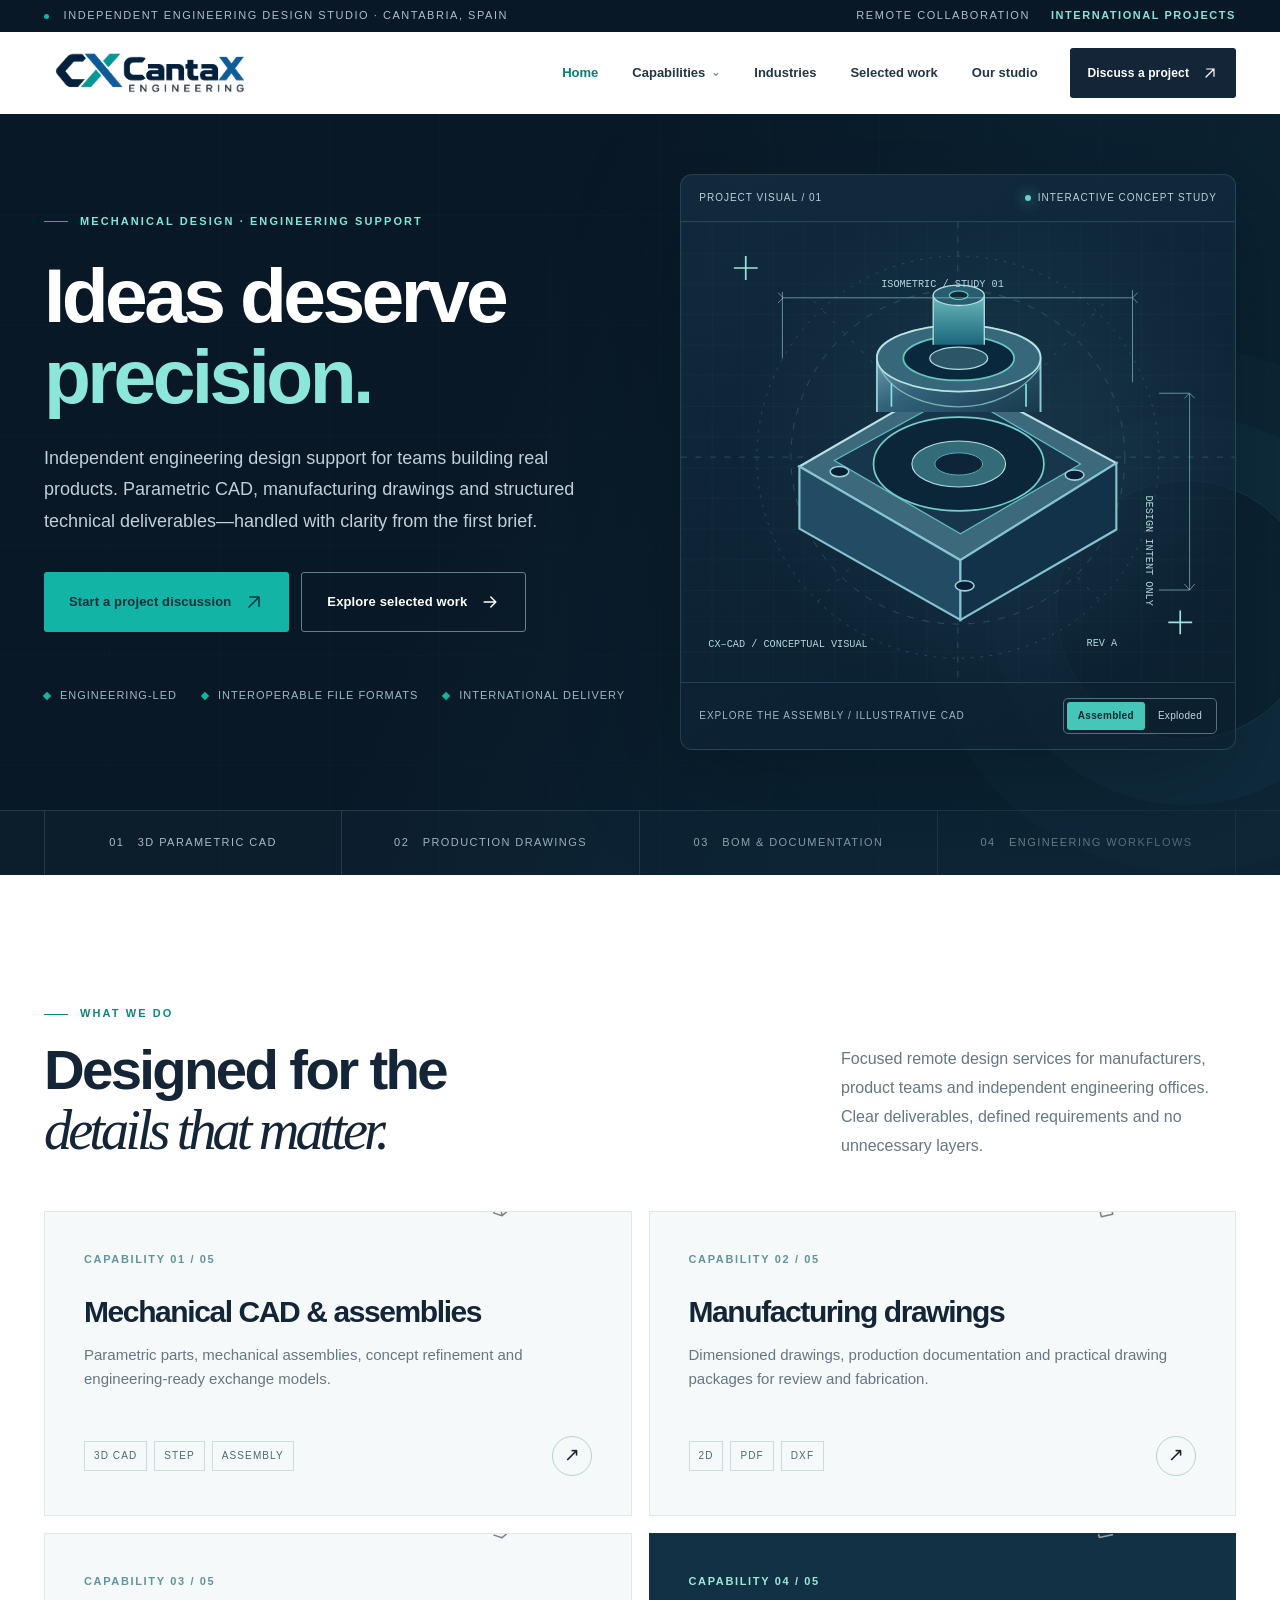
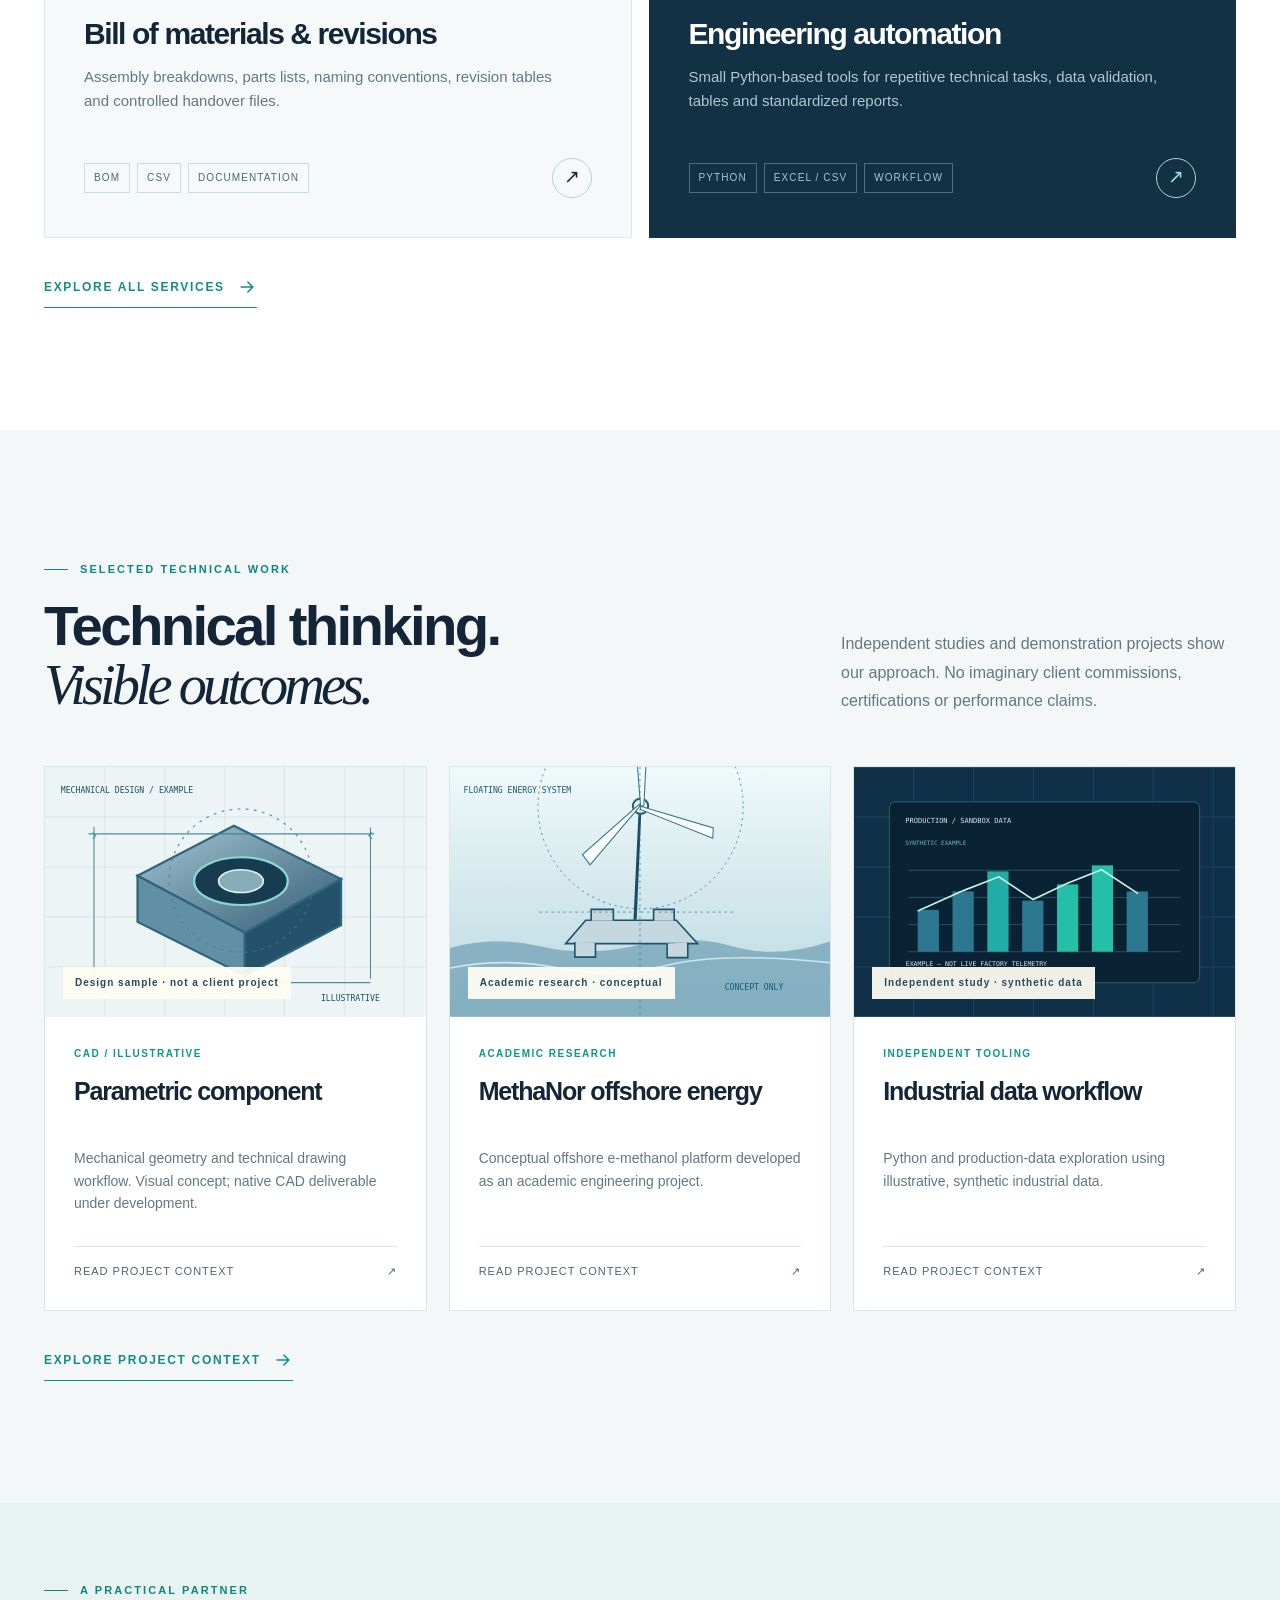
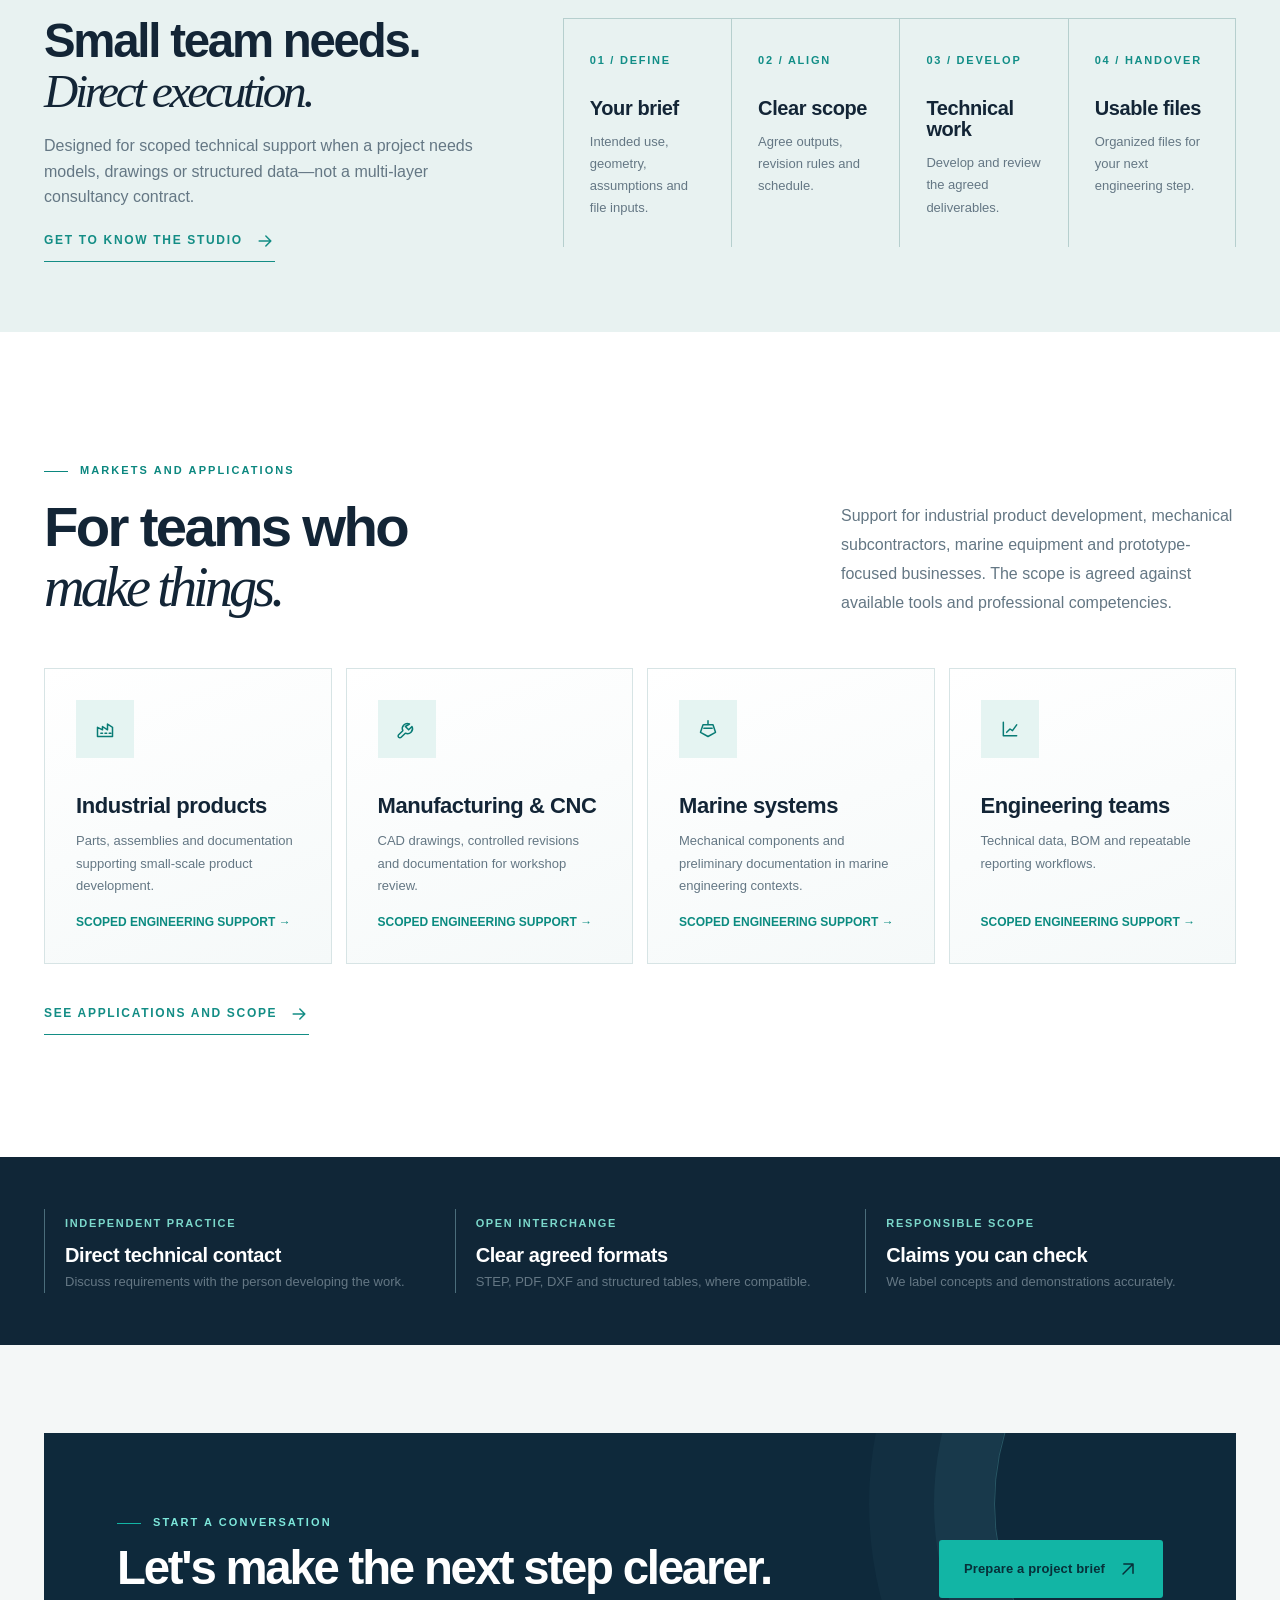
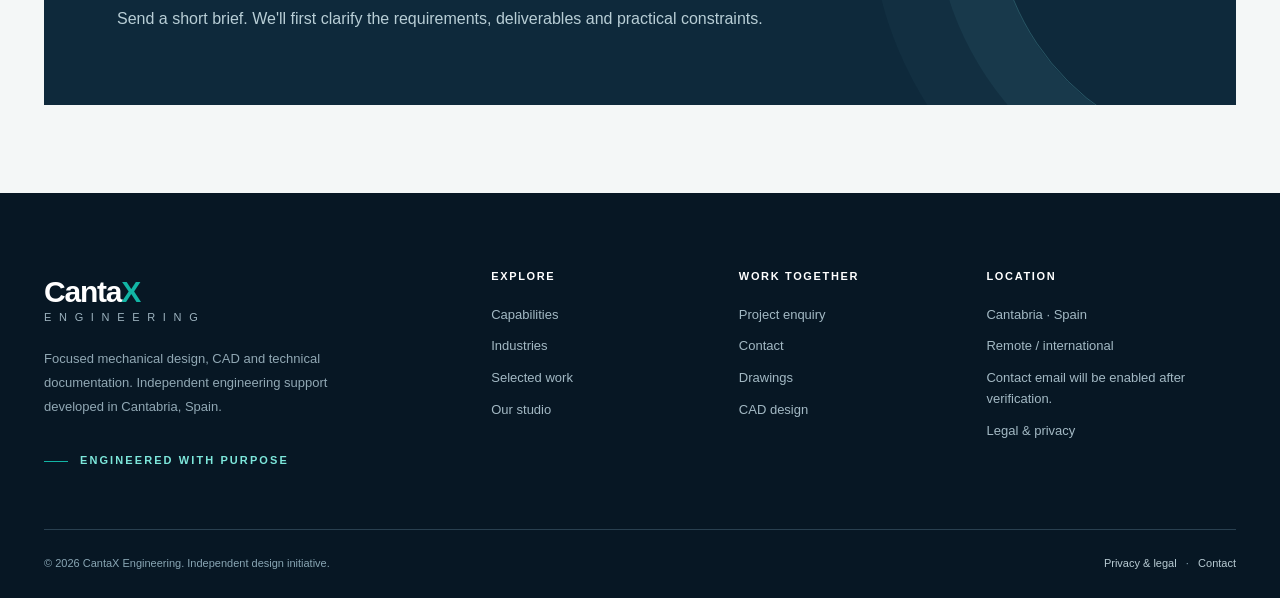
==== index.html @ 02a547d6 "Primera version CantaX Engineering" ====
<!doctype html><html lang="en"><head><meta charset="UTF-8"><meta name="viewport" content="width=device-width,initial-scale=1"><meta name="theme-color" content="#091826"><meta name="description" content="Independent engineering design initiative: parametric mechanical CAD, manufacturing drawings, assemblies and technical documentation for international teams."><meta name="robots" content="index,follow"><meta property="og:type" content="website"><meta property="og:title" content="CantaX Engineering | Mechanical Design &amp; CAD Support"><meta property="og:description" content="Independent engineering design initiative: parametric mechanical CAD, manufacturing drawings, assemblies and technical documentation for international teams."><meta property="og:image" content="assets/social.jpg"><title>CantaX Engineering | Mechanical Design &amp; CAD Support</title><link rel="icon" href="assets/icon.png"><link rel="stylesheet" href="styles.css"><script src="site-config.js" defer></script><script src="site.js" defer></script></head><body><a href="#main" class="sr-only">Skip to content</a><div class="utility"><div class="container"><span><i class="utility-dot"></i> Independent engineering design studio · Cantabria, Spain</span><div class="utility-right"><span>Remote collaboration</span><strong>International projects</strong></div></div></div>
<header class="site-header"><div class="container navbar"><a class="brand" href="index.html" aria-label="CantaX Engineering home"><img src="assets/logo.png" width="214" height="72" alt="CantaX Engineering"></a>
<nav class="desktop-nav" aria-label="Main navigation"><a href="index.html" class="nav-link active">Home</a><div class="nav-entry"><a class="nav-link " href="services.html">Capabilities <span class="mini-chevron">⌄</span></a><div class="mega"><a href="services.html#cad">3D CAD modeling<small>Parametric parts and assemblies</small>↗</a><a href="services.html#drawings">Manufacturing drawings<small>Dimensions, details and revision control</small>↗</a><a href="services.html#bom">BOM & technical documentation<small>Clear manufacturing handover</small>↗</a><a href="services.html#conversion">CAD conversion and revisions<small>Open interchange files</small>↗</a><a href="services.html#automation">Engineering automation<small>Scripts, spreadsheets and data flows</small>↗</a></div></div><a href="industries.html" class="nav-link ">Industries</a><a href="work.html" class="nav-link ">Selected work</a><a href="studio.html" class="nav-link ">Our studio</a></nav>
<div class="header-actions"><a class="top-btn" href="brief.html">Discuss a project <span class="icon" aria-hidden="true"><svg width="16" height="16" viewBox="0 0 24 24" xmlns="http://www.w3.org/2000/svg"><path d="M6 18 18 6M7 6h11v11"/></svg></span></a><button type="button" class="mobile-toggle" data-mobile-toggle aria-expanded="false" aria-label="Toggle main menu" aria-controls="mobile-nav"><span class="icon" aria-hidden="true"><svg width="20" height="20" viewBox="0 0 24 24" xmlns="http://www.w3.org/2000/svg"><path d="M4 7h16M4 12h16M4 17h16"/></svg></span></button></div></div>
<nav class="mobile-nav" id="mobile-nav" aria-label="Mobile navigation"><a href="index.html">Home</a><a href="services.html">Capabilities & services</a><a class="subnav" href="services.html#cad">3D CAD modeling</a><a class="subnav" href="services.html#drawings">Manufacturing drawings</a><a class="subnav" href="services.html#bom">Technical documentation</a><a href="industries.html">Industries</a><a href="work.html">Selected work</a><a href="studio.html">Our studio</a><a href="brief.html">Discuss a project ↗</a><a href="contact.html">Contact</a></nav></header><main id="main"><section class="hero"><div class="container hero-main"><div class="hero-copy"><div class="eyebrow light">MECHANICAL DESIGN · ENGINEERING SUPPORT</div>
<h1>Ideas deserve<br><span class="accent">precision.</span></h1><p class="lead">Independent engineering design support for teams building real products. Parametric CAD, manufacturing drawings and structured technical deliverables—handled with clarity from the first brief.</p>
<div class="hero-actions"><a href="brief.html" class="btn btn-primary">Start a project discussion <span class="icon" aria-hidden="true"><svg width="20" height="20" viewBox="0 0 24 24" xmlns="http://www.w3.org/2000/svg"><path d="M6 18 18 6M7 6h11v11"/></svg></span></a><a href="work.html" class="btn btn-ghost">Explore selected work <span class="icon" aria-hidden="true"><svg width="20" height="20" viewBox="0 0 24 24" xmlns="http://www.w3.org/2000/svg"><path d="M5 12h14m-6-6 6 6-6 6"/></svg></span></a></div>
<div class="hero-notes"><span><i></i>Engineering-led</span><span><i></i>Interoperable file formats</span><span><i></i>International delivery</span></div></div>
<div class="hero-visual"><div class="hero-marker"></div><div class="cad-viewer" data-assembly-viewer><div class="cad-toolbar"><span>PROJECT VISUAL / 01</span><span class="live">Interactive concept study</span></div><div class="cad-render"><svg viewBox="0 0 650 540" xmlns="http://www.w3.org/2000/svg" role="img" aria-label="Illustrative isometric mechanical assembly">
 <defs><linearGradient id="a" x1="0" x2="1" y1="0" y2="1"><stop stop-color="#92bccc"/><stop offset=".48" stop-color="#34637b"/><stop offset="1" stop-color="#17384b"/></linearGradient><linearGradient id="b" x1="0" x2="0" y1="0" y2="1"><stop stop-color="#7dc8c8"/><stop offset="1" stop-color="#19677b"/></linearGradient><pattern id="g" width="36" height="36" patternUnits="userSpaceOnUse"><path d="M36 0H0V36" fill="none" stroke="#86b3c2" stroke-opacity=".075"/></pattern></defs>
 <rect width="650" height="540" fill="url(#g)"/><g stroke="#4d91a2" stroke-width="1" opacity=".43" fill="none"><circle cx="325" cy="276" r="196" stroke-dasharray="8 10"/><circle cx="325" cy="276" r="236" stroke-dasharray="3 8"/><path d="M0 276H650M325 0V540" stroke-dasharray="7 10"/><path d="M156 93 497 450M496 96 158 448" stroke-dasharray="4 12"/></g>
 <g class="assembly-parts lower-part">
 <path d="M139 287 322 181 511 283 328 397Z" fill="#3d697d" stroke="#b8e0e5" stroke-width="2.5"/><path d="M139 287v73l189 107v-70Z" fill="#224c64" stroke="#85c3d0" stroke-width="2.5"/><path d="M328 397v70l183-106v-78Z" fill="#113248" stroke="#85c3d0" stroke-width="2.5"/>
 <path d="M180 280 326 200 469 284 328 366Z" fill="#17354b" stroke="#5dbcc3" stroke-width="1.5"/>
 <ellipse cx="326" cy="284" rx="100" ry="55" fill="#0b2639" stroke="#72cfc9" stroke-width="2"/><ellipse cx="326" cy="284" rx="55" ry="27" fill="#336b78" stroke="#b5dfe4" stroke-width="1.3"/><ellipse cx="326" cy="284" rx="28" ry="13" fill="#0e2537" stroke="#5dbcc3"/>
 <g fill="#071f33" stroke="#9bd5da" stroke-width="1.8"><ellipse cx="186" cy="293" rx="11" ry="6"/><ellipse cx="462" cy="297" rx="11" ry="6"/><ellipse cx="333" cy="427" rx="11" ry="6"/></g>
 </g>
 <g class="assembly-parts upper-part">
 <path d="M230 223v-64c0-21 42-37 96-37s96 16 96 37v64" fill="url(#a)" stroke="#91c9d1" stroke-width="2.3"/><ellipse cx="326" cy="160" rx="96" ry="39" fill="#37677a" stroke="#b9e4e2" stroke-width="2"/><ellipse cx="326" cy="160" rx="65" ry="26" fill="#0a283d" stroke="#64c7bd" stroke-width="2"/><ellipse cx="326" cy="160" rx="34" ry="13" fill="#2d5568" stroke="#acdcd9" stroke-width="1.5"/>
 <path d="M233 170c15 34 60 47 93 47 39 0 74-17 96-47" fill="none" stroke="#9de3da" stroke-opacity=".65" stroke-width="1.5"/><path d="M247 189v28M405 190v27" stroke="#7ee3d8" stroke-width="2"/>
 </g>
 <g class="assembly-parts shaft-part"><path d="M296 144V87c0-5 13-12 30-12s30 7 30 12v57" fill="url(#b)" stroke="#b5e2e6" stroke-width="1.5"/><ellipse cx="326" cy="86" rx="30" ry="12" fill="#285d70" stroke="#b5e2e6" stroke-width="1.5"/><ellipse cx="326" cy="86" rx="11" ry="5" fill="#102838" stroke="#65d6c7" stroke-width="1.4"/></g>
 <g stroke="#8bc6ce" stroke-width="1" opacity=".76" fill="none"><path d="M119 160V82M530 188V80M120 89h410M114 83l6 6-6 6M536 83l-6 6 6 6"/><path d="M561 201h36v231h-36M591 207l6-6 6 6M591 425l6 7 6-7"/></g>
 <g font-family="Consolas,monospace" font-size="12" fill="#b0d6db"><text x="235" y="76">ISOMETRIC / STUDY 01</text><text x="546" y="321" transform="rotate(90 546 321)">DESIGN INTENT ONLY</text><text x="32" y="499">CX–CAD / CONCEPTUAL VISUAL</text><text x="476" y="498">REV A</text></g><g stroke="#9de4dc" stroke-width="2"><path d="M62 54h28M76 40v28M572 470h28M586 456v28"/></g>
</svg>
</div><div class="cad-foot"><span>Explore the assembly / illustrative CAD</span><div class="segment" aria-label="Assembly view"><button type="button" data-view="assembled" aria-pressed="true">Assembled</button><button type="button" data-view="exploded" aria-pressed="false">Exploded</button></div></div></div></div></div>
<div class="hero-strip"><div class="container"><span>01 &nbsp; 3D Parametric CAD</span><span>02 &nbsp; Production Drawings</span><span>03 &nbsp; BOM & Documentation</span><span>04 &nbsp; Engineering Workflows</span></div></div></section>
<section class="section white"><div class="container"><div class="section-head"><div><span class="section-label">What we do</span><h2>Designed for the<br><span class="serif">details that matter.</span></h2></div><p>Focused remote design services for manufacturers, product teams and independent engineering offices. Clear deliverables, defined requirements and no unnecessary layers.</p></div>
<div class="services-grid">
<a class="service-card" href="services.html#cad"><span class="abstract-art"><span class="icon" aria-hidden="true"><svg width="20" height="20" viewBox="0 0 24 24" xmlns="http://www.w3.org/2000/svg"><path d="m12 2 9 5-9 5-9-5 9-5ZM3 7v10l9 5 9-5V7M12 12v10"/></svg></span></span><span class="number">CAPABILITY 01 / 05</span><h3>Mechanical CAD & assemblies</h3><p>Parametric parts, mechanical assemblies, concept refinement and engineering-ready exchange models.</p><div class="card-bottom"><div class="tags"><span class="tag">3D CAD</span><span class="tag">STEP</span><span class="tag">Assembly</span></div><span class="card-arrow">↗</span></div></a>
<a class="service-card" href="services.html#drawings"><span class="abstract-art"><span class="icon" aria-hidden="true"><svg width="20" height="20" viewBox="0 0 24 24" xmlns="http://www.w3.org/2000/svg"><path d="M6 2h9l5 5v15H6zM15 2v5h5M9 12h7M9 16h7"/></svg></span></span><span class="number">CAPABILITY 02 / 05</span><h3>Manufacturing drawings</h3><p>Dimensioned drawings, production documentation and practical drawing packages for review and fabrication.</p><div class="card-bottom"><div class="tags"><span class="tag">2D</span><span class="tag">PDF</span><span class="tag">DXF</span></div><span class="card-arrow">↗</span></div></a>
<a class="service-card" href="services.html#bom"><span class="abstract-art"><span class="icon" aria-hidden="true"><svg width="20" height="20" viewBox="0 0 24 24" xmlns="http://www.w3.org/2000/svg"><path d="m12 2 9 5-9 5-9-5 9-5Zm-9 10 9 5 9-5M3 17l9 5 9-5"/></svg></span></span><span class="number">CAPABILITY 03 / 05</span><h3>Bill of materials & revisions</h3><p>Assembly breakdowns, parts lists, naming conventions, revision tables and controlled handover files.</p><div class="card-bottom"><div class="tags"><span class="tag">BOM</span><span class="tag">CSV</span><span class="tag">Documentation</span></div><span class="card-arrow">↗</span></div></a>
<a class="service-card is-dark" href="services.html#automation"><span class="abstract-art"><span class="icon" aria-hidden="true"><svg width="20" height="20" viewBox="0 0 24 24" xmlns="http://www.w3.org/2000/svg"><path d="M4 20V4M4 20h16M8 16l4-4 3 2 5-7"/></svg></span></span><span class="number">CAPABILITY 04 / 05</span><h3>Engineering automation</h3><p>Small Python-based tools for repetitive technical tasks, data validation, tables and standardized reports.</p><div class="card-bottom"><div class="tags"><span class="tag">Python</span><span class="tag">Excel / CSV</span><span class="tag">Workflow</span></div><span class="card-arrow">↗</span></div></a></div><div class="space-top"><a class="inline-link" href="services.html">Explore all services <span class="icon" aria-hidden="true"><svg width="20" height="20" viewBox="0 0 24 24" xmlns="http://www.w3.org/2000/svg"><path d="M5 12h14m-6-6 6 6-6 6"/></svg></span></a></div></div></section>
<section class="section soft"><div class="container"><div class="section-head"><div><span class="section-label">Selected technical work</span><h2>Technical thinking.<br><span class="serif">Visible outcomes.</span></h2></div><p>Independent studies and demonstration projects show our approach. No imaginary client commissions, certifications or performance claims.</p></div>
<div class="case-grid">
<article class="case-card" data-category="cad"><a href="work.html" aria-label="Read about Parametric component"><div class="case-image"><img src="assets/case-cad.svg" alt="Parametric component conceptual illustration" loading="lazy" style="height:100%;width:100%;object-fit:cover"><span class="case-stamp">Design sample · not a client project</span></div><div class="case-body"><div class="case-category">CAD / ILLUSTRATIVE</div><h3>Parametric component</h3><p>Mechanical geometry and technical drawing workflow. Visual concept; native CAD deliverable under development.</p><div class="case-link"><span>Read project context</span><span>↗</span></div></div></a></article>
<article class="case-card" data-category="maritime"><a href="work.html" aria-label="Read about MethaNor offshore energy"><div class="case-image"><img src="assets/case-methanor.svg" alt="MethaNor offshore energy conceptual illustration" loading="lazy" style="height:100%;width:100%;object-fit:cover"><span class="case-stamp">Academic research · conceptual</span></div><div class="case-body"><div class="case-category">ACADEMIC RESEARCH</div><h3>MethaNor offshore energy</h3><p>Conceptual offshore e-methanol platform developed as an academic engineering project.</p><div class="case-link"><span>Read project context</span><span>↗</span></div></div></a></article>
<article class="case-card" data-category="automation"><a href="work.html" aria-label="Read about Industrial data workflow"><div class="case-image"><img src="assets/case-data.svg" alt="Industrial data workflow conceptual illustration" loading="lazy" style="height:100%;width:100%;object-fit:cover"><span class="case-stamp">Independent study · synthetic data</span></div><div class="case-body"><div class="case-category">INDEPENDENT TOOLING</div><h3>Industrial data workflow</h3><p>Python and production-data exploration using illustrative, synthetic industrial data.</p><div class="case-link"><span>Read project context</span><span>↗</span></div></div></a></article>
</div><div class="space-top"><a href="work.html" class="inline-link">Explore project context <span class="icon" aria-hidden="true"><svg width="20" height="20" viewBox="0 0 24 24" xmlns="http://www.w3.org/2000/svg"><path d="M5 12h14m-6-6 6 6-6 6"/></svg></span></a></div></div></section>
<section class="feature-band"><div class="container feature-layout"><div><span class="section-label">A practical partner</span><h2>Small team needs.<br><span class="serif">Direct execution.</span></h2><p>Designed for scoped technical support when a project needs models, drawings or structured data—not a multi-layer consultancy contract.</p><a href="studio.html" class="inline-link">Get to know the studio <span class="icon" aria-hidden="true"><svg width="20" height="20" viewBox="0 0 24 24" xmlns="http://www.w3.org/2000/svg"><path d="M5 12h14m-6-6 6 6-6 6"/></svg></span></a></div><div class="process-list"><article><b>01 / DEFINE</b><h3>Your brief</h3><p>Intended use, geometry, assumptions and file inputs.</p></article><article><b>02 / ALIGN</b><h3>Clear scope</h3><p>Agree outputs, revision rules and schedule.</p></article><article><b>03 / DEVELOP</b><h3>Technical work</h3><p>Develop and review the agreed deliverables.</p></article><article><b>04 / HANDOVER</b><h3>Usable files</h3><p>Organized files for your next engineering step.</p></article></div></div></section>
<section class="section white"><div class="container"><div class="section-head"><div><span class="section-label">Markets and applications</span><h2>For teams who<br><span class="serif">make things.</span></h2></div><p>Support for industrial product development, mechanical subcontractors, marine equipment and prototype-focused businesses. The scope is agreed against available tools and professional competencies.</p></div><div class="sector-grid"><article class="sector"><div class="glyph"><span class="icon" aria-hidden="true"><svg width="20" height="20" viewBox="0 0 24 24" xmlns="http://www.w3.org/2000/svg"><path d="M3 21V10l6 3V9l6 4V6l6 4v11zM7 17h2m3 0h2m3 0h2"/></svg></span></div><h3>Industrial products</h3><p>Parts, assemblies and documentation supporting small-scale product development.</p><span class="small-link">SCOPED ENGINEERING SUPPORT →</span></article><article class="sector"><div class="glyph"><span class="icon" aria-hidden="true"><svg width="20" height="20" viewBox="0 0 24 24" xmlns="http://www.w3.org/2000/svg"><path d="M15 6a6 6 0 0 0-8 8l-5 5a2 2 0 0 0 3 3l5-5a6 6 0 0 0 8-8l-4 4-4-4z"/></svg></span></div><h3>Manufacturing & CNC</h3><p>CAD drawings, controlled revisions and documentation for workshop review.</p><span class="small-link">SCOPED ENGINEERING SUPPORT →</span></article><article class="sector"><div class="glyph"><span class="icon" aria-hidden="true"><svg width="20" height="20" viewBox="0 0 24 24" xmlns="http://www.w3.org/2000/svg"><path d="m3 16 9 5 9-5-3-9H6zM12 2v5M7 11h10"/></svg></span></div><h3>Marine systems</h3><p>Mechanical components and preliminary documentation in marine engineering contexts.</p><span class="small-link">SCOPED ENGINEERING SUPPORT →</span></article><article class="sector"><div class="glyph"><span class="icon" aria-hidden="true"><svg width="20" height="20" viewBox="0 0 24 24" xmlns="http://www.w3.org/2000/svg"><path d="M4 20V4M4 20h16M8 16l4-4 3 2 5-7"/></svg></span></div><h3>Engineering teams</h3><p>Technical data, BOM and repeatable reporting workflows.</p><span class="small-link">SCOPED ENGINEERING SUPPORT →</span></article></div>
<div class="space-top"><a href="industries.html" class="inline-link">See applications and scope <span class="icon" aria-hidden="true"><svg width="20" height="20" viewBox="0 0 24 24" xmlns="http://www.w3.org/2000/svg"><path d="M5 12h14m-6-6 6 6-6 6"/></svg></span></a></div></div></section>
<section class="signal-strip"><div class="container signals"><article><b>Independent practice</b><h3>Direct technical contact</h3><p>Discuss requirements with the person developing the work.</p></article><article><b>Open interchange</b><h3>Clear agreed formats</h3><p>STEP, PDF, DXF and structured tables, where compatible.</p></article><article><b>Responsible scope</b><h3>Claims you can check</h3><p>We label concepts and demonstrations accurately.</p></article></div></section><section class="section-small soft"><div class="container"><div class="cta-panel"><div class="cta-content"><div><span class="eyebrow light">START A CONVERSATION</span><h2>Let's make the next step clearer.</h2><p>Send a short brief. We'll first clarify the requirements, deliverables and practical constraints.</p></div><a href="brief.html" class="btn btn-primary">Prepare a project brief <span class="icon" aria-hidden="true"><svg width="17" height="17" viewBox="0 0 24 24" xmlns="http://www.w3.org/2000/svg"><path d="M6 18 18 6M7 6h11v11"/></svg></span></a></div></div></div></section></main><footer class="site-footer"><div class="container footer-grid">
<div><a class="footer-brand" href="index.html">Canta<b>X</b><small>E N G I N E E R I N G</small></a><p class="footer-intro">Focused mechanical design, CAD and technical documentation. Independent engineering support developed in Cantabria, Spain.</p><span class="eyebrow light">Engineered with purpose</span></div>
<div class="footer-col"><h4>Explore</h4><a href="services.html">Capabilities</a><a href="industries.html">Industries</a><a href="work.html">Selected work</a><a href="studio.html">Our studio</a></div>
<div class="footer-col"><h4>Work together</h4><a href="brief.html">Project enquiry</a><a href="contact.html">Contact</a><a href="services.html#drawings">Drawings</a><a href="services.html#cad">CAD design</a></div>
<div class="footer-col"><h4>Location</h4><span>Cantabria · Spain</span><span>Remote / international</span><span data-contact-availability>Contact address pending</span><a href="legal.html">Legal & privacy</a></div></div>
<div class="container footer-bottom"><span>© <span data-year>2026</span> CantaX Engineering. Independent design initiative.</span><span><a href="legal.html">Privacy & legal</a> &nbsp; · &nbsp; <a href="contact.html">Contact</a></span></div></footer></body></html>
---- styles.css ----
/* CantaX Engineering — independent, dependency-free static website */
:root{--ink:#132536;--deep:#091826;--deep2:#10263a;--mid:#3e5e72;--light:#f6f8f9;--paper:#fff;--rule:#dce5e8;--teal:#12b5a5;--teal2:#91e5d9;--steel:#2e6fa7;--muted:#677782;--shadow:0 20px 60px rgba(7,32,49,.10);--font:Inter,"Aptos", "Segoe UI",Arial,sans-serif}
*[hidden]{display:none!important}*{box-sizing:border-box}html{scroll-behavior:smooth;scroll-padding-top:92px}body{margin:0;color:var(--ink);background:var(--paper);font:16px/1.6 var(--font);-webkit-font-smoothing:antialiased}img,svg{max-width:100%}img{display:block}button,input,select,textarea{font:inherit}button{cursor:pointer}a{color:inherit;text-decoration:none}a,button,input,select,textarea{transition:box-shadow .2s,border-color .2s,background .2s,color .2s}a:focus-visible,button:focus-visible,input:focus-visible,textarea:focus-visible,select:focus-visible{outline:3px solid var(--teal);outline-offset:4px}::selection{background:var(--teal);color:var(--deep)}.container{width:min(1240px,calc(100% - 88px));margin-inline:auto}.sr-only{position:absolute;width:1px;height:1px;padding:0;margin:-1px;overflow:hidden;clip:rect(0,0,0,0);white-space:nowrap;border:0}.visually-muted{color:var(--muted)}
.icon{display:inline-flex;align-items:center;justify-content:center;line-height:0;flex-shrink:0}.icon svg{width:20px;height:20px;fill:none;stroke:currentColor;stroke-width:1.8;stroke-linecap:round;stroke-linejoin:round}
.utility{background:#091826;color:#adbfcb;font-size:11px;letter-spacing:.14em;text-transform:uppercase}.utility .container{min-height:32px;display:flex;align-items:center;justify-content:space-between}.utility strong{color:#8ce0d7;font-weight:600}.utility-right{display:flex;gap:21px;align-items:center}.utility-dot{height:5px;width:5px;background:var(--teal);border-radius:50%;display:inline-block;margin-right:10px;vertical-align:middle}
.site-header{position:sticky;top:0;z-index:1000;background:#fff;box-shadow:0 1px 0 rgba(15,41,56,.13)}.navbar{height:82px;display:flex;align-items:center;gap:32px;justify-content:space-between}.brand{display:flex;align-items:center;flex-shrink:0}.brand img{width:214px;height:auto;object-fit:contain}.desktop-nav{display:flex;align-items:center;gap:34px;margin-left:auto}.nav-entry{position:relative;display:flex;align-items:center;height:82px}.nav-link{font-size:13px;font-weight:700;color:#223746;display:inline-flex;align-items:center;gap:6px;height:100%;border:0;background:none;padding:0}.nav-link:hover,.nav-link.active{color:#087d74}.nav-link .mini-chevron{font-size:11px;color:#8095a2;transition:transform .2s}.nav-entry:hover .mini-chevron,.nav-entry:focus-within .mini-chevron{transform:rotate(180deg)}.mega{position:absolute;top:calc(100% - 1px);left:-22px;min-width:360px;background:#fff;border:1px solid var(--rule);box-shadow:var(--shadow);border-radius:0 0 12px 12px;padding:13px;opacity:0;visibility:hidden;transform:translateY(-8px);transition:opacity .18s,transform .18s,visibility .18s}.nav-entry:hover .mega,.nav-entry:focus-within .mega{opacity:1;visibility:visible;transform:translateY(0)}.mega a{display:flex;justify-content:space-between;align-items:center;padding:11px 12px;border-radius:7px;font-size:13px;line-height:1.35;font-weight:650}.mega a:hover{background:#edf7f6;color:#087d74}.mega a small{font-size:11px;font-weight:400;color:var(--muted);display:block;margin-top:4px}.header-actions{display:flex;align-items:center;gap:12px}.top-btn,.btn{display:inline-flex;align-items:center;justify-content:center;gap:13px;border:0;border-radius:3px;font-weight:720;line-height:1.2;letter-spacing:.01em}.top-btn{background:var(--ink);color:#fff;padding:15px 18px;font-size:12px}.top-btn:hover{background:#117f79}.top-btn svg{width:16px}.mobile-toggle{display:none;border:1px solid var(--rule);background:transparent;border-radius:4px;width:43px;height:43px;color:var(--ink)}.mobile-nav{display:none}
.btn{font-size:13px;padding:19px 25px;min-height:54px}.btn-primary{background:var(--teal);color:#073039}.btn-primary:hover{background:#69dfd2;transform:translateY(-2px);box-shadow:0 12px 28px #12b5a52c}.btn-secondary{background:#fff;color:var(--ink)}.btn-secondary:hover{background:#dbeeed}.btn-outline{border:1px solid #abc6cd;color:#0e303f;background:transparent}.btn-outline:hover{background:#ebf4f5}.btn-dark{background:var(--ink);color:#fff}.btn-dark:hover{background:#24596d}.btn-ghost{border:1px solid #657e8b;background:transparent;color:#fff}.btn-ghost:hover{border-color:var(--teal2);background:#ffffff12}.btn:disabled{opacity:.5;cursor:not-allowed;transform:none!important}.link-arrow{font-size:17px;font-weight:400;line-height:1}.eyebrow,.section-label{display:inline-flex;align-items:center;gap:12px;color:#0b877f;font-weight:800;letter-spacing:.19em;font-size:11px;line-height:1.4;text-transform:uppercase}.eyebrow:before,.section-label:before{content:"";width:24px;height:1px;background:currentColor}.eyebrow.light{color:#7de7db}.eyebrow.light:before{background:var(--teal)}
h1,h2,h3,h4,p{margin-top:0}h1,h2,h3{letter-spacing:-.047em;line-height:1.06;font-weight:700}h1{font-size:clamp(58px,6.55vw,108px)}h2{font-size:clamp(40px,4.4vw,70px)}h3{font-size:clamp(23px,2.1vw,32px)}.serif{font-family:Georgia,"Times New Roman",serif;font-weight:400;font-style:italic;letter-spacing:-.07em}p{color:#647784}.lead{font-size:clamp(17px,1.55vw,20px);line-height:1.75}.section{padding:122px 0}.section-small{padding:88px 0}.section-head{display:grid;grid-template-columns:1fr minmax(285px,395px);align-items:end;gap:50px;margin-bottom:50px}.section-head h2{margin:18px 0 0}.section-head>p{margin:0;font-size:16px;line-height:1.8}.dark{background:var(--deep);color:#fff}.dark p{color:#a8bfcb}.white{background:#fff}.soft{background:#f4f7f7}.margin-zero{margin:0}
/* Home hero */
.hero{background:var(--deep);color:white;position:relative;overflow:hidden;min-height:730px}.hero:before{position:absolute;content:"";inset:0;background:linear-gradient(112deg,transparent 38%,#11445a32 68%,#0e2938aa 100%),repeating-linear-gradient(90deg,transparent,transparent 109px,#a8d6e607 110px),repeating-linear-gradient(0deg,transparent,transparent 109px,#a8d6e607 110px);pointer-events:none}.hero-main{display:grid;grid-template-columns:1.05fr .95fr;min-height:696px;gap:22px;align-items:center;position:relative}.hero-copy{padding:70px 0 85px;position:relative;z-index:2}.hero h1{font-size:clamp(58px,6vw,101px);margin:25px 0;max-width:720px}.hero h1 .accent{color:#8ce6d9}.hero .lead{color:#bfd0d9;max-width:550px;font-size:18px;margin:0 0 35px}.hero-actions{display:flex;gap:12px;flex-wrap:wrap}.hero-notes{display:flex;gap:25px;flex-wrap:wrap;margin-top:55px;color:#9eb9c5;font-size:11px;letter-spacing:.09em;text-transform:uppercase}.hero-notes span{display:flex;align-items:center;gap:10px}.hero-notes i{width:6px;height:6px;background:var(--teal);transform:rotate(45deg)}.hero-visual{min-width:0;position:relative;align-self:stretch;display:flex;flex-direction:column;justify-content:center}.cad-viewer{position:relative;z-index:2;border:1px solid #4b77805e;background:linear-gradient(155deg,#153247aa,#0b1d2daa);border-radius:12px;box-shadow:0 30px 100px #030d1659;overflow:hidden}.cad-toolbar{display:flex;justify-content:space-between;align-items:center;border-bottom:1px solid #4e77805e;padding:15px 18px;color:#bad1d9;font-size:10px;letter-spacing:.1em;text-transform:uppercase}.cad-toolbar .live{display:flex;align-items:center;gap:7px}.cad-toolbar .live:before{content:"";width:6px;height:6px;background:#63d4c4;border-radius:50%;box-shadow:0 0 14px #62d2c2}.cad-render{position:relative;background:radial-gradient(circle at 57% 48%,#31657a42,#0e263300 65%)}.cad-render svg{display:block;width:100%;height:auto}.cad-render svg .assembly-parts{transition:transform .55s cubic-bezier(.2,.8,.2,1)}.cad-render.is-exploded svg .upper-part{transform:translate(0,-45px)}.cad-render.is-exploded svg .lower-part{transform:translate(0,40px)}.cad-render.is-exploded svg .shaft-part{transform:translate(30px,-15px)}.cad-foot{display:flex;justify-content:space-between;gap:10px;padding:15px 18px;border-top:1px solid #4e77805e;align-items:center}.cad-foot span{font-size:10px;letter-spacing:.1em;color:#9ab8c6;text-transform:uppercase}.segment{display:flex;border:1px solid #547180;border-radius:5px;padding:3px;gap:2px}.segment button{border:0;background:none;border-radius:3px;padding:6px 11px;font-size:10px;color:#c1d8e1;letter-spacing:.03em}.segment button[aria-pressed="true"]{background:#45c6b8;color:#062933;font-weight:800}.hero-side-note{position:absolute;right:-30px;top:115px;color:#618b98;font-size:11px;letter-spacing:.25em;writing-mode:vertical-rl}.hero-marker{position:absolute;right:-80px;bottom:70px;width:260px;height:260px;border:1px solid #4575854a;border-radius:50%;box-shadow:0 0 0 65px #2d738515,0 0 0 132px #2d73850b}.hero-strip{border-top:1px solid #55727c55;background:#0c1d2c}.hero-strip .container{display:grid;grid-template-columns:repeat(4,1fr)}.hero-strip span{padding:23px 25px;border-right:1px solid #4764756b;color:#a6bdc7;font-size:11px;text-transform:uppercase;letter-spacing:.13em;text-align:center}.hero-strip span:first-child{border-left:1px solid #4764756b}
/* Card layouts */
.services-grid{display:grid;grid-template-columns:repeat(2,1fr);gap:17px}.service-card{background:#f6f9f9;border:1px solid #e0e8ea;padding:39px;min-height:305px;display:flex;flex-direction:column;position:relative;overflow:hidden;transition:transform .25s,box-shadow .25s,border-color .25s}.service-card:hover{transform:translateY(-4px);box-shadow:var(--shadow);border-color:#8acac6}.service-card .number{font-size:11px;color:#62949d;letter-spacing:.15em;font-weight:700}.service-card h3{margin:28px 0 15px;font-size:30px;max-width:400px}.service-card p{font-size:15px;max-width:480px;margin-bottom:23px}.service-card .card-bottom{margin-top:auto;display:flex;align-items:center;justify-content:space-between;gap:12px}.service-card .tags{display:flex;gap:7px;flex-wrap:wrap}.tag{font-size:10px;letter-spacing:.11em;text-transform:uppercase;color:#496a74;padding:6px 9px;border:1px solid #cbdcdf}.card-arrow{display:grid;place-items:center;width:40px;height:40px;border:1px solid #b6d2d1;border-radius:50%;font-size:19px;transition:background .2s}.service-card:hover .card-arrow{background:var(--teal);border-color:var(--teal)}.service-card.is-dark{background:#133144;border-color:#153344;color:white}.service-card.is-dark p{color:#afc8d1}.service-card.is-dark .tag{color:#9ccdd2;border-color:#477181}.service-card.is-dark .number{color:#9de8d7}.service-card.is-dark .card-arrow{color:#9de8d7}.service-card.is-dark:hover{border-color:#61aab2}.service-card .abstract-art{position:absolute;width:155px;height:155px;right:-27px;top:-30px;opacity:.55;transform:rotate(-12deg);pointer-events:none}.service-card .abstract-art svg{width:100%}.service-card>*:not(.abstract-art){position:relative}
.inline-link{display:inline-flex;align-items:center;gap:12px;font-size:12px;font-weight:800;text-transform:uppercase;letter-spacing:.14em;color:#138d85;border-bottom:1px solid currentColor;padding-bottom:10px}.inline-link:hover{gap:19px}.feature-band{padding:70px 0;background:#e8f2f1}.feature-layout{display:grid;grid-template-columns:.8fr 1.2fr;gap:70px;align-items:center}.feature-layout h2{font-size:clamp(34px,3.7vw,56px);margin:17px 0}.process-list{display:grid;grid-template-columns:repeat(4,1fr);gap:0;border-top:1px solid #b6cfce;margin-top:30px}.process-list article{padding:27px 26px;border-left:1px solid #b6cfce}.process-list article:last-child{border-right:1px solid #b6cfce}.process-list b{font-size:11px;color:#128e87;letter-spacing:.16em}.process-list h3{font-size:20px;letter-spacing:-.02em;margin:26px 0 12px}.process-list p{font-size:13px;margin:0;line-height:1.7}
/* Work */
.case-grid{display:grid;grid-template-columns:repeat(3,1fr);gap:22px}.case-card{border:1px solid var(--rule);background:#fff;overflow:hidden}.case-image{height:250px;position:relative;background:linear-gradient(143deg,#dce9ed,#f4f8f9);overflow:hidden}.case-image svg{height:100%;width:100%;display:block}.case-image .case-stamp{position:absolute;left:18px;bottom:18px;background:#fffef4ee;color:#254a5b;font-size:10px;font-weight:800;letter-spacing:.1em;padding:8px 12px}.case-card .case-body{padding:29px}.case-category{font-size:10px;text-transform:uppercase;color:#0c978a;letter-spacing:.15em;font-weight:800;margin-bottom:16px}.case-card h3{font-size:25px;min-height:52px;margin-bottom:17px}.case-card p{font-size:14px;min-height:85px}.case-card .case-link{display:flex;justify-content:space-between;border-top:1px solid var(--rule);padding-top:16px;font-size:11px;text-transform:uppercase;letter-spacing:.09em;color:#496572}.case-tags{display:flex;flex-wrap:wrap;gap:7px;margin-top:18px}.case-tags span{border:1px solid #d3e0e3;padding:3px 9px;font-size:10px;color:#587886}.disclosure{font-size:13px;color:#627985;border-left:3px solid var(--teal);padding-left:18px;margin-top:28px}
/* stats avoid fabricated proof */
.signal-strip{background:#102637;padding:52px 0;color:#fff}.signals{display:grid;grid-template-columns:repeat(3,1fr);gap:40px}.signals article{border-left:1px solid #4b6d7b;padding-left:20px}.signals b{color:#7bd8cb;text-transform:uppercase;letter-spacing:.15em;font-size:11px}.signals h3{letter-spacing:-.02em;margin:10px 0 6px;font-size:20px}.signals p{font-size:13px;margin:0}
/* Industries */
.sector-grid{display:grid;grid-template-columns:repeat(4,1fr);gap:14px}.sector{padding:31px;border:1px solid #d7e4e5;min-height:282px;background:linear-gradient(160deg,#fff,#f5f9f9);display:flex;flex-direction:column}.sector .glyph{display:grid;place-items:center;width:58px;height:58px;background:#e5f4f2;color:#087b75}.sector h3{font-size:22px;letter-spacing:-.02em;margin:36px 0 13px}.sector p{font-size:13px;line-height:1.75;margin:0}.sector .small-link{margin-top:auto;padding-top:15px;color:#0b8b80;font-size:12px;font-weight:800}
/* CTA */
.cta-panel{background:#0e293b;color:#fff;position:relative;overflow:hidden;padding:73px}.cta-panel:after{content:"";position:absolute;width:500px;height:500px;border:1px solid #5aa7b15a;right:-260px;top:-180px;box-shadow:0 0 0 60px #488c971e,0 0 0 125px #488c9711;border-radius:50%;pointer-events:none}.cta-content{position:relative;z-index:1;display:flex;justify-content:space-between;align-items:center;gap:45px}.cta-panel h2{font-size:clamp(36px,3.7vw,56px);margin:12px 0 13px}.cta-panel p{margin:0;color:#b8ced6}.cta-panel .btn{flex-shrink:0}
/* Page headers */
.page-hero{background:#0c2031;color:#fff;min-height:382px;position:relative;overflow:hidden}.page-hero:after{position:absolute;content:"";inset:0;background:radial-gradient(circle at 80% 20%,#2b7b8b36,transparent 35%),repeating-linear-gradient(90deg,transparent,transparent 130px,#bde4e807 131px)}.page-hero .container{position:relative;z-index:1;padding-top:80px;padding-bottom:82px}.page-hero h1{font-size:clamp(55px,5.4vw,88px);max-width:980px;margin:23px 0 19px}.page-hero p{max-width:770px;font-size:17px;color:#b2c9d2;margin-bottom:0}.breadcrumbs{font-size:11px;text-transform:uppercase;letter-spacing:.13em;color:#a9c4ce}.breadcrumbs a:hover{color:var(--teal)}.breadcrumbs span{margin:0 12px;color:#52aaab}
/* Service detail tabs */
.tab-layout{display:grid;grid-template-columns:310px 1fr;gap:46px}.tabs{align-self:start;position:sticky;top:112px;border:1px solid var(--rule)}.tabs button{display:flex;width:100%;align-items:center;justify-content:space-between;gap:12px;padding:19px 20px;border:0;border-bottom:1px solid var(--rule);text-align:left;background:#fff;color:#526b78;font-weight:700;font-size:13px}.tabs button:last-child{border:0}.tabs button[aria-selected="true"]{background:#103149;color:#fff}.tabs button:hover:not([aria-selected="true"]){background:#edf7f5}.panel{min-width:0}.panel[hidden]{display:none}.panel-kicker{font-size:11px;letter-spacing:.13em;color:#188e85;text-transform:uppercase;font-weight:800}.panel h2{font-size:clamp(40px,3.5vw,55px);margin:16px 0 17px}.panel>.lead{max-width:720px}.detail-grid{display:grid;grid-template-columns:1fr 1fr;gap:32px;margin-top:37px}.detail-box{background:#f4f8f9;padding:26px}.detail-box h3{font-size:19px;letter-spacing:-.015em}.detail-box ul{padding-left:20px;margin:17px 0 0;color:#637884;font-size:14px}.detail-box li{padding:4px 0}.panel-illustration{margin-top:38px;background:#eaf1f4;min-height:256px;display:grid;place-items:center;overflow:hidden}.panel-illustration svg{max-height:260px}.matrix{width:100%;border-collapse:collapse;margin-top:30px}.matrix th{text-align:left;background:#103146;color:#fff;font-size:12px;padding:16px}.matrix td{padding:13px 16px;font-size:13px;color:#546e7c;border-bottom:1px solid #e2e9eb}.matrix tr:nth-child(even){background:#f7f9fa}
/* Studio */
.two-col{display:grid;grid-template-columns:1fr 1fr;gap:70px;align-items:center}.two-col h2{margin:17px 0 23px}.portrait-art{background:#102637;min-height:400px;display:grid;place-items:center;position:relative;overflow:hidden}.portrait-art>svg{width:100%;height:100%;max-height:470px}.portrait-art>span{position:absolute;bottom:20px;left:25px;color:#9db5bf;font-size:11px;letter-spacing:.15em}.principles{display:grid;grid-template-columns:repeat(3,1fr);gap:1px;background:#d9e6e9;border:1px solid #d9e6e9}.principles article{background:#fff;padding:35px}.principles .p-num{color:#0e968a;font-size:11px;letter-spacing:.1em}.principles h3{margin:25px 0 12px;font-size:24px;letter-spacing:-.02em}.principles p{font-size:14px;margin:0}.faq{max-width:850px;margin:auto}.faq details{border-bottom:1px solid var(--rule);padding:22px 0}.faq summary{font-weight:750;font-size:17px;cursor:pointer;list-style:none;display:flex;align-items:center;justify-content:space-between;gap:15px}.faq summary::-webkit-details-marker{display:none}.faq summary:after{content:"+";font-size:25px;color:#15877d;font-weight:400}.faq details[open] summary:after{content:"−"}.faq details p{margin:13px 0 0;font-size:14px;max-width:750px}
/* Contact/brief configurator */
.quote-grid{display:grid;grid-template-columns:minmax(0,1fr) 360px;gap:40px;align-items:start}.quote-card{border:1px solid var(--rule);box-shadow:0 25px 75px #17384a0e;background:#fff}.quote-header{padding:25px 34px;border-bottom:1px solid var(--rule);display:flex;align-items:center;justify-content:space-between;gap:15px}.quote-header strong{font-size:13px}.quote-header span{font-size:11px;color:var(--muted)}.progress-track{height:4px;background:#e8eeee}.progress-track>div{height:100%;background:var(--teal);width:25%;transition:width .25s}.quote-body{padding:38px 34px;min-height:470px}.quote-body h2{font-size:31px;letter-spacing:-.03em;margin:0 0 9px}.quote-body .help{font-size:14px;margin-bottom:30px}.quote-step[hidden]{display:none}.option-grid{display:grid;grid-template-columns:repeat(2,1fr);gap:12px}.select-card{border:1px solid #ccdce0;padding:19px;cursor:pointer;display:block}.select-card:has(input:checked){border-color:#13ab9e;background:#eaf9f5;box-shadow:inset 0 0 0 1px #13ab9e}.select-card input{accent-color:#119a8f}.select-card strong{display:block;font-size:14px;margin:7px 0}.select-card small{display:block;color:#5e7887;font-size:12px;line-height:1.5}.field{display:flex;flex-direction:column;gap:7px;margin:15px 0}.field label,.field>span{font-size:12px;font-weight:750;color:#334e5d}.field input,.field select,.field textarea{border:1px solid #cad9dd;background:#fff;border-radius:2px;padding:13px 14px;min-height:49px;width:100%;outline:0;color:var(--ink)}.field textarea{min-height:118px;resize:vertical}.field input:focus,.field textarea:focus,.field select:focus{border-color:#13a89c;box-shadow:0 0 0 3px #12b5a528}.field-row{display:grid;grid-template-columns:1fr 1fr;gap:16px}.quote-footer{border-top:1px solid var(--rule);padding:22px 34px;display:flex;justify-content:space-between;gap:15px}.quote-footer .btn{min-height:46px;padding:12px 19px}.quote-aside{background:#0e293b;color:#fff;padding:36px;position:sticky;top:108px}.quote-aside .iconhead{color:#77e1d7;margin-bottom:30px}.quote-aside h3{font-size:28px;margin-bottom:14px}.quote-aside p{color:#abc5cf;font-size:14px}.quote-aside hr{border:0;border-top:1px solid #42606d;margin:26px 0}.quote-aside .aside-item{display:flex;gap:14px;margin:17px 0;color:#cedde3;font-size:13px}.quote-aside .aside-item .icon{color:#8be0d5}.quote-aside .contact-check{font-size:12px;color:#ffe2ad;background:#3c3a31;padding:12px;margin-top:30px}.review{background:#f4f8f8;padding:25px}.review dl{display:grid;grid-template-columns:125px 1fr;gap:12px;font-size:13px}.review dt{color:#627985}.review dd{margin:0;white-space:pre-wrap;overflow-wrap:anywhere;font-weight:650}.status-message{font-size:13px;border-left:3px solid var(--teal);padding:12px 14px;background:#e7f7f4;color:#125850;margin-top:18px}.status-message[hidden]{display:none}.result-actions{display:flex;gap:10px;flex-wrap:wrap;margin-top:20px}.muted-alert{margin:19px 0 0;font-size:12px;color:#806639}.privacy-mini{font-size:12px;line-height:1.65;margin-top:21px}
/* contact direct */
.contact-grid{display:grid;grid-template-columns:1fr 1fr;gap:28px}.contact-tile{border:1px solid #dbe6e8;padding:35px;background:#f7fafa}.contact-tile h3{font-size:25px}.contact-tile p{font-size:14px}.contact-address{font-size:20px;font-weight:700;overflow-wrap:anywhere}.contact-address.pending{color:#647b85;font-size:16px;font-weight:500}
/* footer */
.site-footer{background:#071724;color:#bfd0d7;padding:75px 0 0}.footer-grid{display:grid;grid-template-columns:1.6fr .8fr .8fr 1fr;gap:48px}.footer-brand{color:white;font-size:30px;letter-spacing:-.04em;font-weight:800}.footer-brand b{color:var(--teal);font-weight:850}.footer-brand small{display:block;font-size:11px;letter-spacing:.21em;color:#9db3bf;font-weight:500;margin-top:-7px}.footer-intro{max-width:300px;color:#91a8b4;font-size:13px;line-height:1.85;margin:20px 0 25px}.footer-col h4{font-size:11px;color:#fff;text-transform:uppercase;letter-spacing:.15em;margin-bottom:19px}.footer-col a,.footer-col span{display:block;color:#a3b9c4;font-size:13px;margin-bottom:11px}.footer-col a:hover{color:#69d9cf}.footer-bottom{border-top:1px solid #294050;margin-top:60px;padding:25px 0;display:flex;justify-content:space-between;gap:30px;font-size:11px;color:#89a6b4}.footer-bottom a{color:#b8cbd3}.footer-bottom a:hover{color:#7ce2d3}
/* misc */
.notice{border-left:3px solid #15b9ad;background:#eef8f6;padding:18px 22px;color:#446577;font-size:13px}.notice strong{color:#123744}.space-top{margin-top:35px}.center{text-align:center}.center .eyebrow,.center .section-label{justify-content:center}.w-780{max-width:780px;margin-left:auto;margin-right:auto}.inner-nav{display:flex;gap:12px;flex-wrap:wrap;margin-bottom:35px}.pill-button{border:1px solid #d2e1e4;padding:10px 15px;background:#fff;font-size:12px;font-weight:700;color:#476270}.pill-button[aria-pressed="true"]{background:#13394e;color:white;border-color:#13394e}.hidden-by-filter{display:none!important}.separator{height:1px;background:var(--rule);margin:30px 0}.technical-grid{background-image:linear-gradient(#4977890d 1px,transparent 1px),linear-gradient(90deg,#4977890d 1px,transparent 1px);background-size:38px 38px}
@media(max-width:1100px){.navbar{gap:16px}.desktop-nav{gap:19px}.brand img{width:178px}.top-btn{padding:13px;font-size:11px}.hero-main{grid-template-columns:1fr 1fr}.hero h1{font-size:70px}.sector-grid{grid-template-columns:repeat(2,1fr)}.quote-grid{grid-template-columns:1fr 310px}.footer-grid{gap:25px}}
@media(max-width:850px){.container{width:min(100% - 40px,1240px)}.utility{display:none}.navbar{height:70px}.brand img{width:175px}.desktop-nav{display:none}.top-btn{padding:12px 13px}.mobile-toggle{display:grid;place-items:center}.mobile-nav{display:none;border-top:1px solid #e3ebed;padding:12px 20px 22px;max-height:calc(100vh - 70px);overflow:auto;background:#fff}.mobile-nav.open{display:block}.mobile-nav a{display:block;padding:13px 8px;border-bottom:1px solid #e5eded;font-weight:700;font-size:14px}.mobile-nav .subnav{padding-left:19px;color:#466572;font-size:13px;font-weight:500}.hero-main{grid-template-columns:1fr;min-height:auto}.hero-copy{padding:90px 0 30px}.hero-visual{padding:0 0 45px;max-width:650px;width:100%;justify-self:center}.hero-notes{margin-top:40px}.hero h1{font-size:clamp(55px,9vw,80px)}.hero-strip .container{grid-template-columns:repeat(2,1fr)}.hero-strip span{border-bottom:1px solid #4764756b}.section{padding:85px 0}.section-head{grid-template-columns:1fr;gap:20px}.section-head>p{max-width:650px}.feature-layout,.two-col,.quote-grid{grid-template-columns:1fr}.process-list{grid-template-columns:repeat(2,1fr)}.case-grid{grid-template-columns:repeat(2,1fr)}.tab-layout{grid-template-columns:1fr;gap:26px}.tabs{position:static;display:grid;grid-template-columns:repeat(2,1fr)}.tabs button:nth-child(odd){border-right:1px solid var(--rule)}.quote-aside{position:static}.footer-grid{grid-template-columns:1.4fr 1fr 1fr}.footer-col:last-child{grid-column:2/4}.cta-panel{padding:47px}.cta-content{align-items:start;flex-direction:column}}
@media(max-width:560px){.container{width:calc(100% - 34px)}.navbar{height:65px}.brand img{width:150px}.header-actions .top-btn{display:none}.hero-copy{padding:68px 0 26px}.hero h1{font-size:clamp(46px,12vw,68px)}.hero .lead{font-size:16px}.hero-notes{gap:15px;font-size:9px}.hero-strip span{padding:15px 10px;font-size:9px}.cad-foot{flex-direction:column;align-items:start}.section{padding:70px 0}.section-small{padding:65px 0}.section-head{margin-bottom:30px}.services-grid,.case-grid,.sector-grid,.detail-grid,.contact-grid,.option-grid,.field-row{grid-template-columns:1fr}.service-card{padding:26px;min-height:285px}.process-list{grid-template-columns:1fr}.process-list article{border-right:1px solid #b6cfce;border-bottom:1px solid #b6cfce}.feature-layout{gap:25px}.principles{grid-template-columns:1fr}.cta-panel{padding:35px 25px}.footer-grid{grid-template-columns:1fr 1fr;row-gap:32px}.footer-grid>div:first-child{grid-column:1/3}.footer-col:last-child{grid-column:auto}.footer-bottom{flex-direction:column;gap:12px;margin-top:35px}.quote-header,.quote-body,.quote-footer{padding-left:20px;padding-right:20px}.quote-body{min-height:420px}.review dl{grid-template-columns:1fr;gap:0}.review dd{margin-bottom:12px}.tabs{grid-template-columns:1fr}.tabs button:nth-child(odd){border-right:0}.page-hero .container{padding-top:60px;padding-bottom:63px}.page-hero h1{font-size:52px}.btn{padding:16px 18px}.case-card h3{min-height:auto}.case-card p{min-height:auto}}
@media(prefers-reduced-motion:reduce){html{scroll-behavior:auto}*,*:before,*:after{animation-duration:.01ms!important;transition-duration:.01ms!important}}
@media print{.site-header,.utility,.site-footer,.quote-aside,.quote-footer,.page-hero,.btn,.cta-panel{display:none!important}.quote-grid{display:block}.quote-card{border:0;box-shadow:none}.quote-step[hidden]{display:none!important}.quote-body{padding:0}.review{background:#fff}}
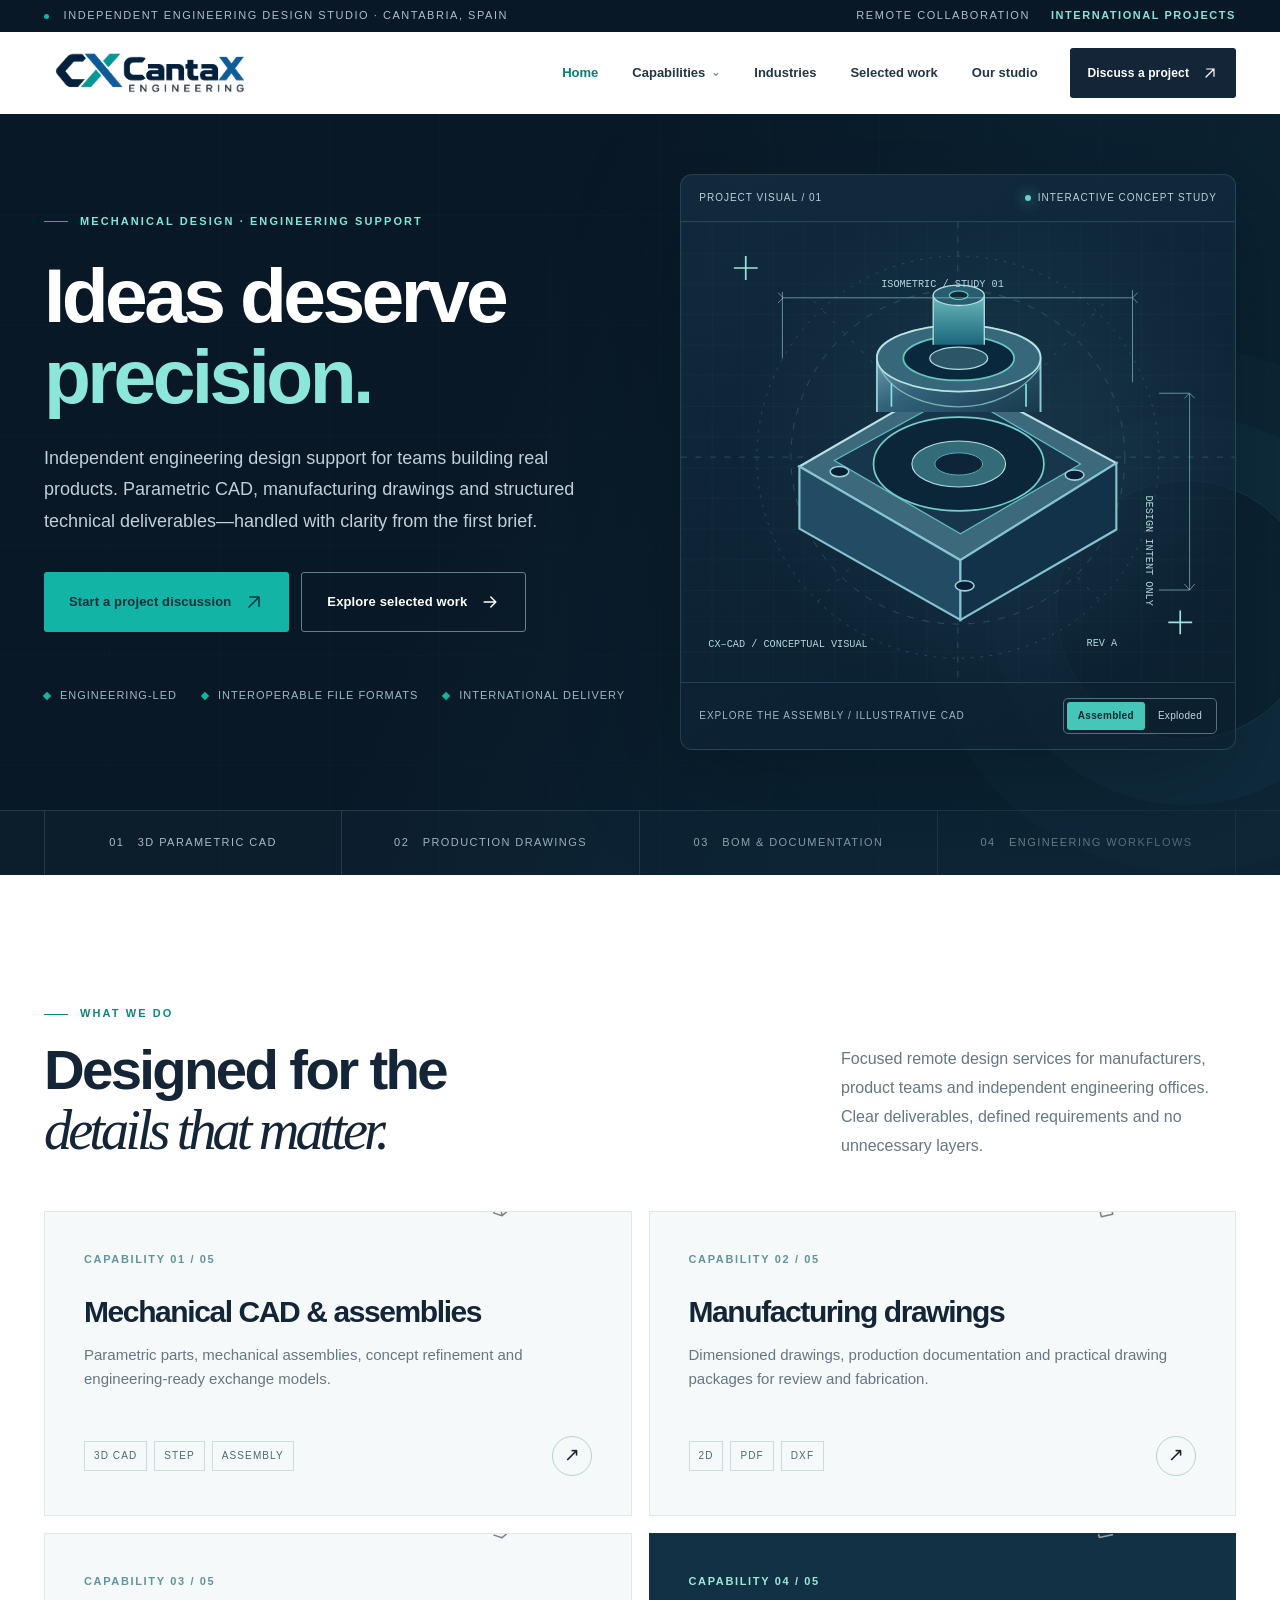
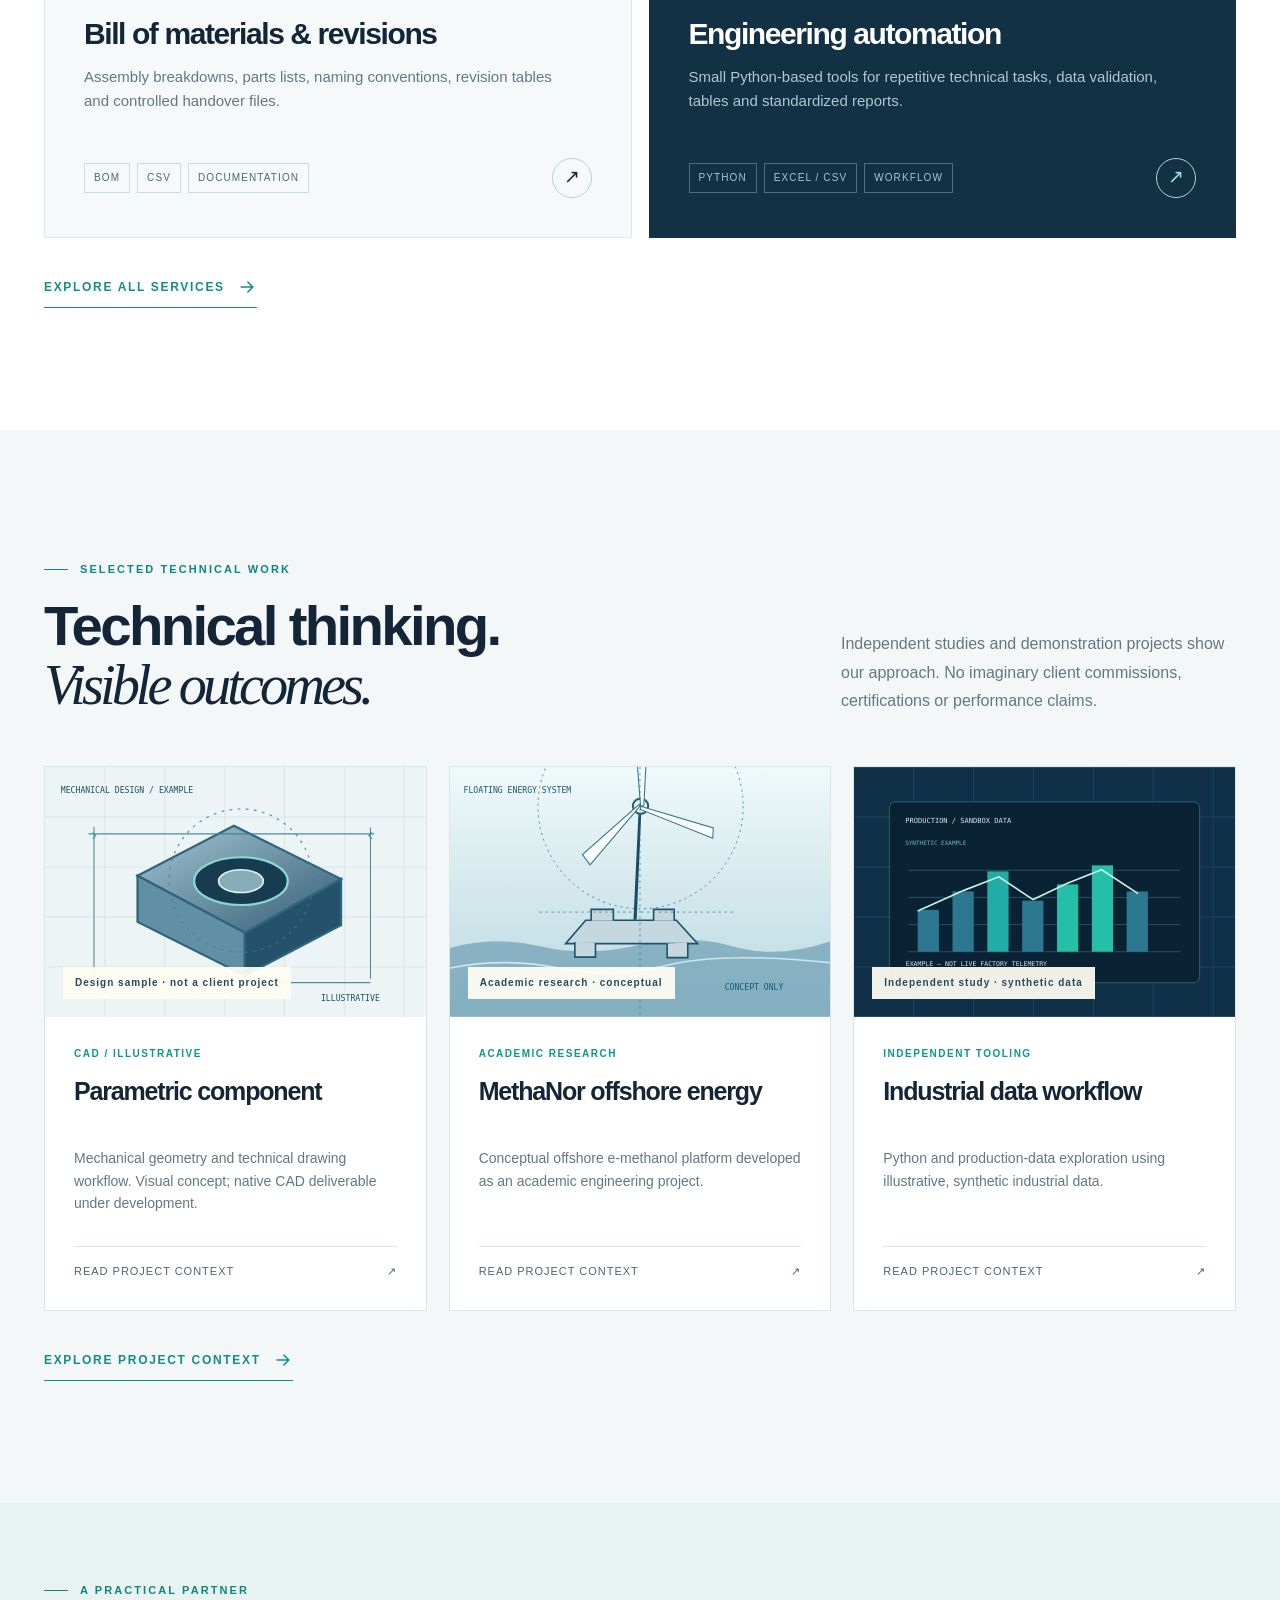
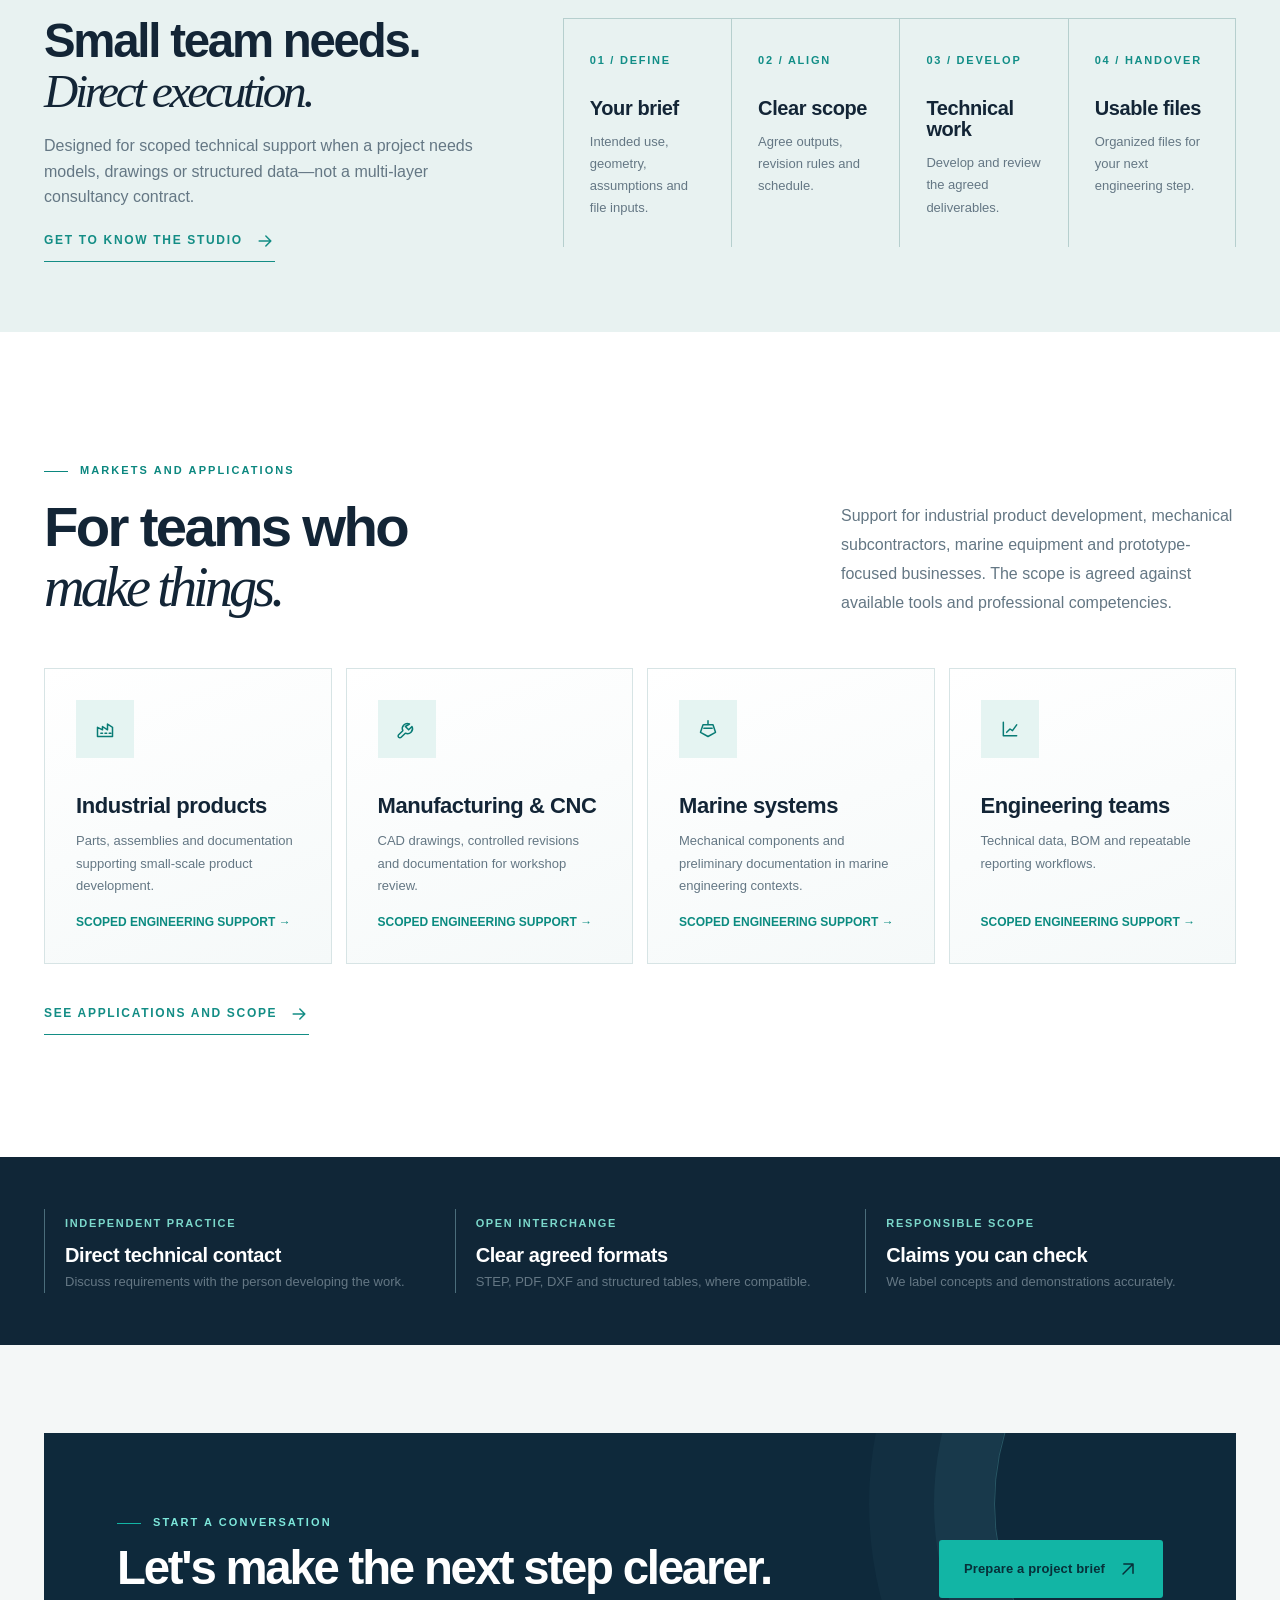
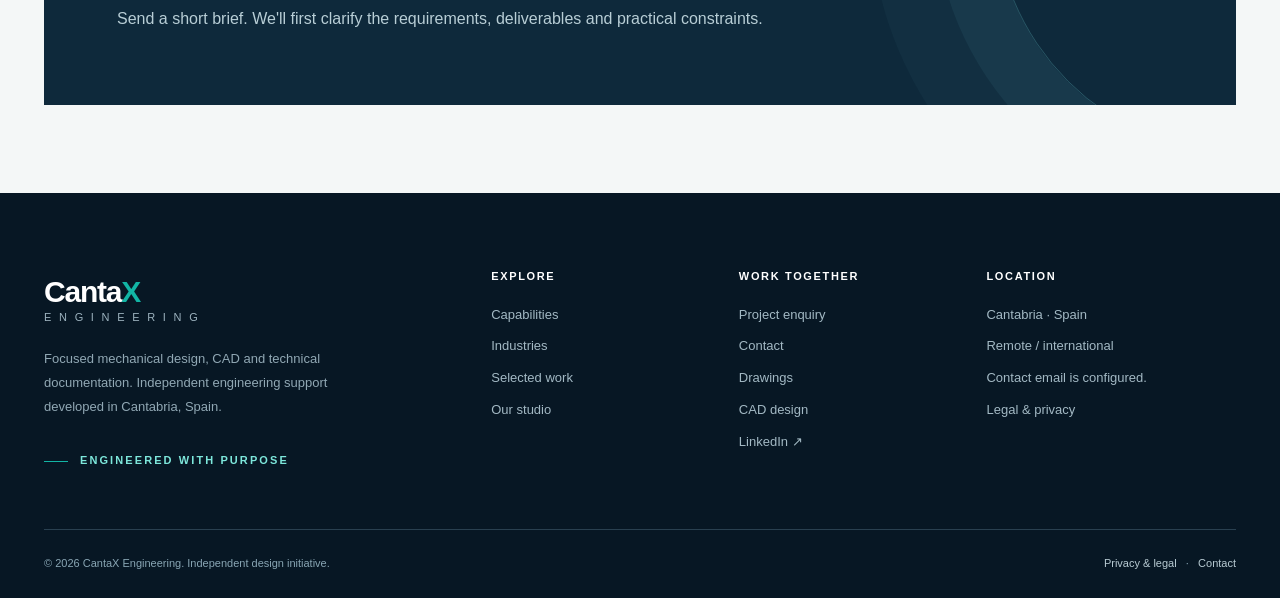
==== commit 9bf7dcfa: "Refresh contact configuration and clarify email submission" ====
--- a/index.html
+++ b/index.html
@@ -1,4 +1,4 @@
-<!doctype html><html lang="en"><head><meta charset="UTF-8"><meta name="viewport" content="width=device-width,initial-scale=1"><meta name="theme-color" content="#091826"><meta name="description" content="Independent engineering design initiative: parametric mechanical CAD, manufacturing drawings, assemblies and technical documentation for international teams."><meta name="robots" content="index,follow"><meta property="og:type" content="website"><meta property="og:title" content="CantaX Engineering | Mechanical Design &amp; CAD Support"><meta property="og:description" content="Independent engineering design initiative: parametric mechanical CAD, manufacturing drawings, assemblies and technical documentation for international teams."><meta property="og:image" content="assets/social.jpg"><title>CantaX Engineering | Mechanical Design &amp; CAD Support</title><link rel="icon" href="assets/icon.png"><link rel="stylesheet" href="styles.css"><script src="site-config.js" defer></script><script src="site.js" defer></script></head><body><a href="#main" class="sr-only">Skip to content</a><div class="utility"><div class="container"><span><i class="utility-dot"></i> Independent engineering design studio · Cantabria, Spain</span><div class="utility-right"><span>Remote collaboration</span><strong>International projects</strong></div></div></div>
+<!doctype html><html lang="en"><head><meta charset="UTF-8"><meta name="viewport" content="width=device-width,initial-scale=1"><meta name="theme-color" content="#091826"><meta name="description" content="Independent engineering design initiative: parametric mechanical CAD, manufacturing drawings, assemblies and technical documentation for international teams."><meta name="robots" content="index,follow"><meta property="og:type" content="website"><meta property="og:title" content="CantaX Engineering | Mechanical Design &amp; CAD Support"><meta property="og:description" content="Independent engineering design initiative: parametric mechanical CAD, manufacturing drawings, assemblies and technical documentation for international teams."><meta property="og:image" content="assets/social.jpg"><title>CantaX Engineering | Mechanical Design &amp; CAD Support</title><link rel="icon" href="assets/icon.png"><link rel="stylesheet" href="styles.css"><script src="site-config.js?v=20261020-contact2" defer></script><script src="site.js" defer></script></head><body><a href="#main" class="sr-only">Skip to content</a><div class="utility"><div class="container"><span><i class="utility-dot"></i> Independent engineering design studio · Cantabria, Spain</span><div class="utility-right"><span>Remote collaboration</span><strong>International projects</strong></div></div></div>
 <header class="site-header"><div class="container navbar"><a class="brand" href="index.html" aria-label="CantaX Engineering home"><img src="assets/logo.png" width="214" height="72" alt="CantaX Engineering"></a>
 <nav class="desktop-nav" aria-label="Main navigation"><a href="index.html" class="nav-link active">Home</a><div class="nav-entry"><a class="nav-link " href="services.html">Capabilities <span class="mini-chevron">⌄</span></a><div class="mega"><a href="services.html#cad">3D CAD modeling<small>Parametric parts and assemblies</small>↗</a><a href="services.html#drawings">Manufacturing drawings<small>Dimensions, details and revision control</small>↗</a><a href="services.html#bom">BOM & technical documentation<small>Clear manufacturing handover</small>↗</a><a href="services.html#conversion">CAD conversion and revisions<small>Open interchange files</small>↗</a><a href="services.html#automation">Engineering automation<small>Scripts, spreadsheets and data flows</small>↗</a></div></div><a href="industries.html" class="nav-link ">Industries</a><a href="work.html" class="nav-link ">Selected work</a><a href="studio.html" class="nav-link ">Our studio</a></nav>
 <div class="header-actions"><a class="top-btn" href="brief.html">Discuss a project <span class="icon" aria-hidden="true"><svg width="16" height="16" viewBox="0 0 24 24" xmlns="http://www.w3.org/2000/svg"><path d="M6 18 18 6M7 6h11v11"/></svg></span></a><button type="button" class="mobile-toggle" data-mobile-toggle aria-expanded="false" aria-label="Toggle main menu" aria-controls="mobile-nav"><span class="icon" aria-hidden="true"><svg width="20" height="20" viewBox="0 0 24 24" xmlns="http://www.w3.org/2000/svg"><path d="M4 7h16M4 12h16M4 17h16"/></svg></span></button></div></div>
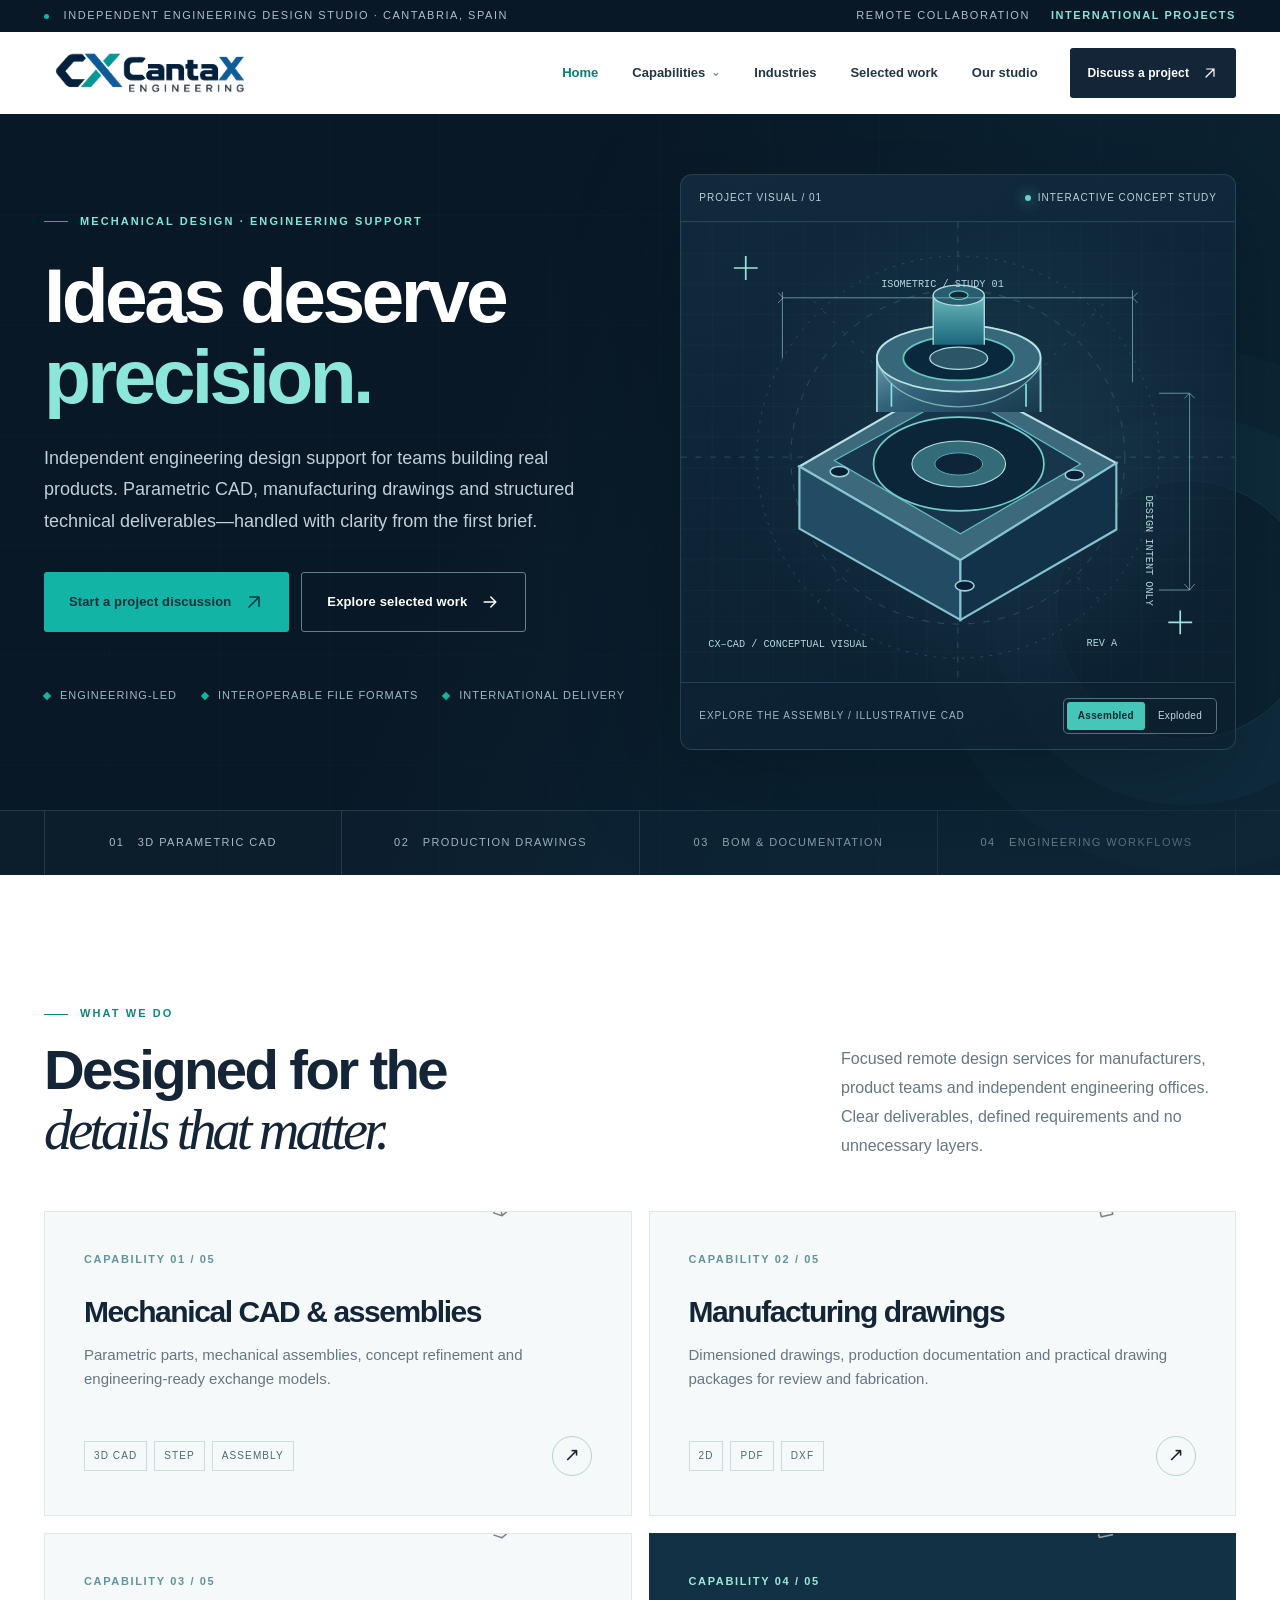
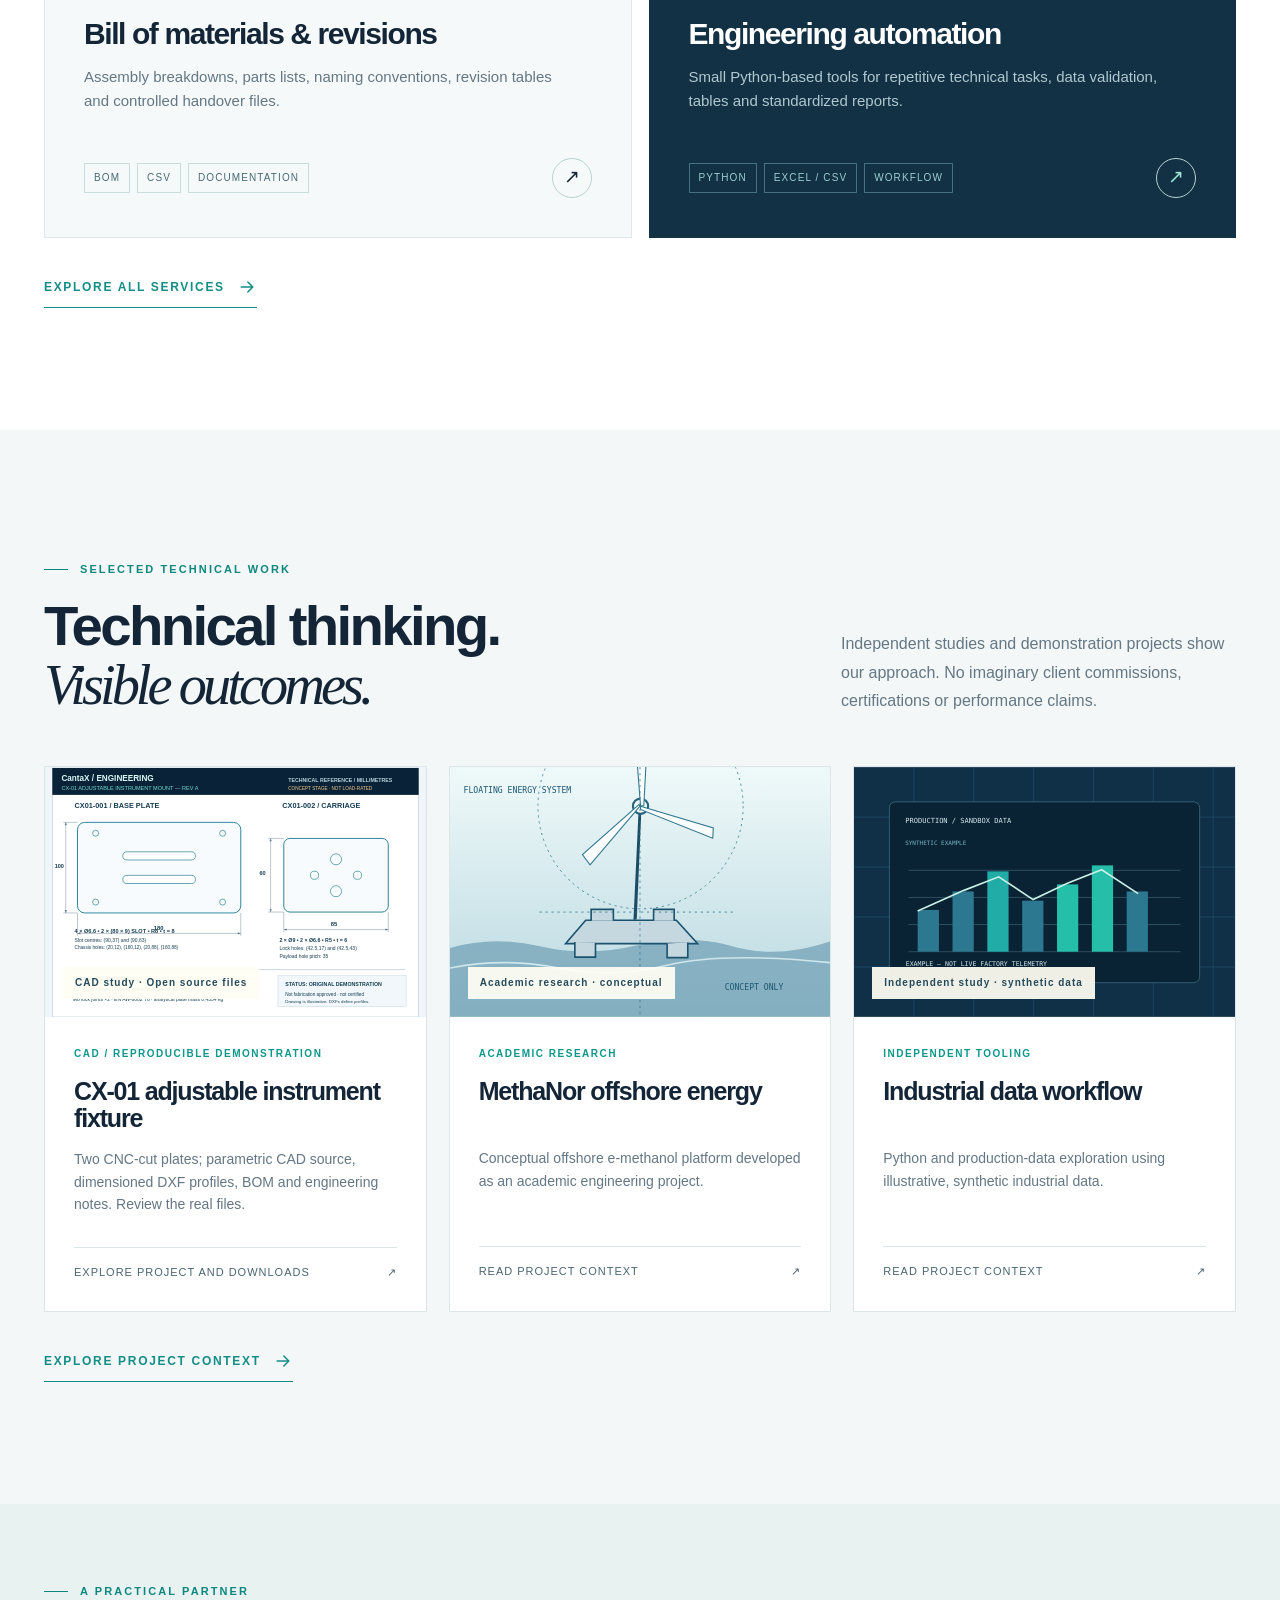
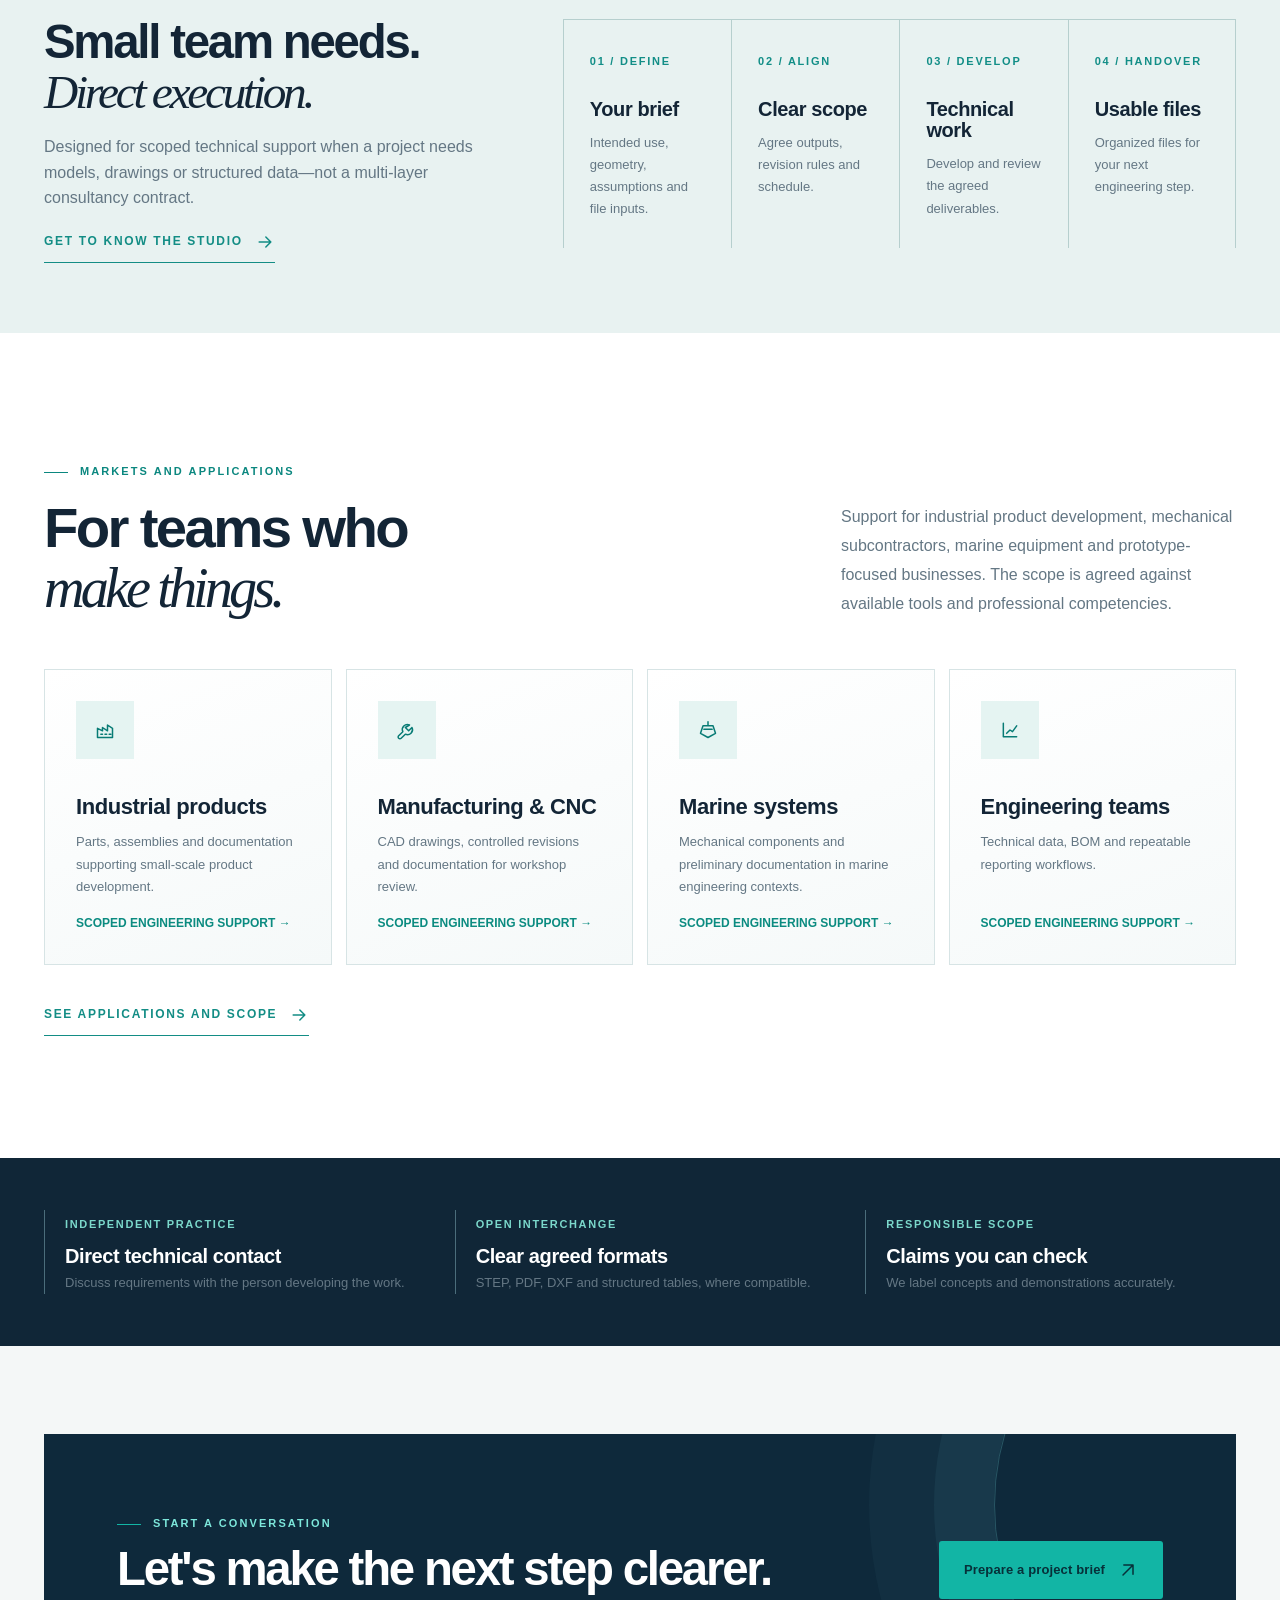
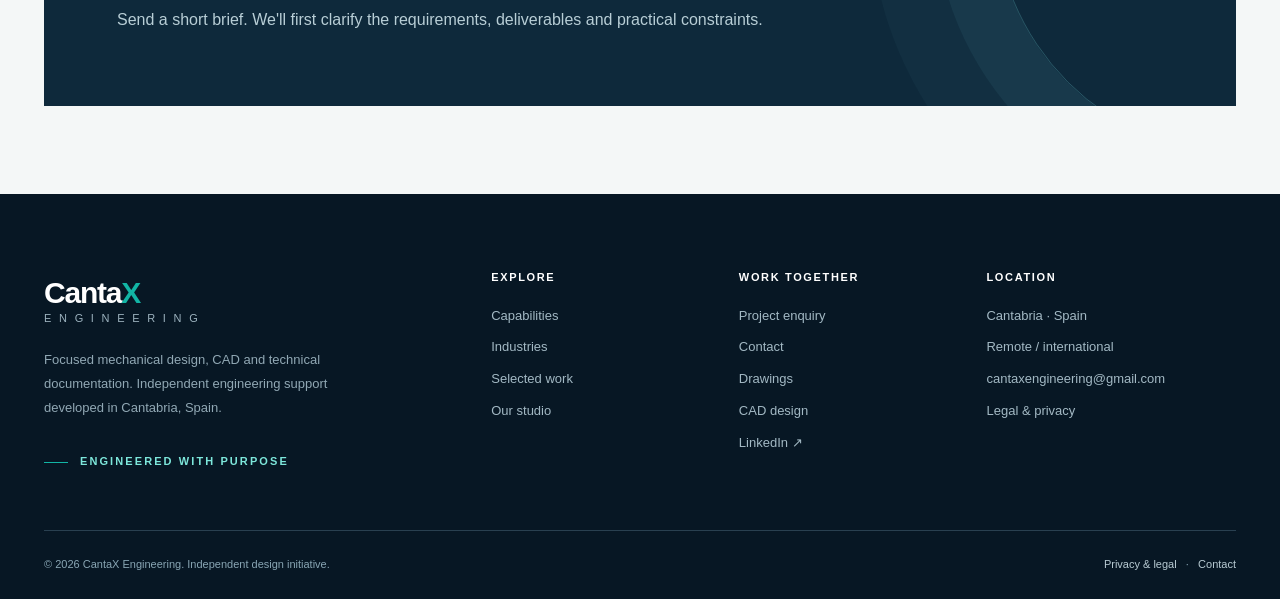
==== commit eea7cc94: "Replace placeholder portfolio with downloadable CX-01 case and truthful links" ====
--- a/index.html
+++ b/index.html
@@ -33,9 +33,9 @@
 <a class="service-card is-dark" href="services.html#automation"><span class="abstract-art"><span class="icon" aria-hidden="true"><svg width="20" height="20" viewBox="0 0 24 24" xmlns="http://www.w3.org/2000/svg"><path d="M4 20V4M4 20h16M8 16l4-4 3 2 5-7"/></svg></span></span><span class="number">CAPABILITY 04 / 05</span><h3>Engineering automation</h3><p>Small Python-based tools for repetitive technical tasks, data validation, tables and standardized reports.</p><div class="card-bottom"><div class="tags"><span class="tag">Python</span><span class="tag">Excel / CSV</span><span class="tag">Workflow</span></div><span class="card-arrow">↗</span></div></a></div><div class="space-top"><a class="inline-link" href="services.html">Explore all services <span class="icon" aria-hidden="true"><svg width="20" height="20" viewBox="0 0 24 24" xmlns="http://www.w3.org/2000/svg"><path d="M5 12h14m-6-6 6 6-6 6"/></svg></span></a></div></div></section>
 <section class="section soft"><div class="container"><div class="section-head"><div><span class="section-label">Selected technical work</span><h2>Technical thinking.<br><span class="serif">Visible outcomes.</span></h2></div><p>Independent studies and demonstration projects show our approach. No imaginary client commissions, certifications or performance claims.</p></div>
 <div class="case-grid">
-<article class="case-card" data-category="cad"><a href="work.html" aria-label="Read about Parametric component"><div class="case-image"><img src="assets/case-cad.svg" alt="Parametric component conceptual illustration" loading="lazy" style="height:100%;width:100%;object-fit:cover"><span class="case-stamp">Design sample · not a client project</span></div><div class="case-body"><div class="case-category">CAD / ILLUSTRATIVE</div><h3>Parametric component</h3><p>Mechanical geometry and technical drawing workflow. Visual concept; native CAD deliverable under development.</p><div class="case-link"><span>Read project context</span><span>↗</span></div></div></a></article>
-<article class="case-card" data-category="maritime"><a href="work.html" aria-label="Read about MethaNor offshore energy"><div class="case-image"><img src="assets/case-methanor.svg" alt="MethaNor offshore energy conceptual illustration" loading="lazy" style="height:100%;width:100%;object-fit:cover"><span class="case-stamp">Academic research · conceptual</span></div><div class="case-body"><div class="case-category">ACADEMIC RESEARCH</div><h3>MethaNor offshore energy</h3><p>Conceptual offshore e-methanol platform developed as an academic engineering project.</p><div class="case-link"><span>Read project context</span><span>↗</span></div></div></a></article>
-<article class="case-card" data-category="automation"><a href="work.html" aria-label="Read about Industrial data workflow"><div class="case-image"><img src="assets/case-data.svg" alt="Industrial data workflow conceptual illustration" loading="lazy" style="height:100%;width:100%;object-fit:cover"><span class="case-stamp">Independent study · synthetic data</span></div><div class="case-body"><div class="case-category">INDEPENDENT TOOLING</div><h3>Industrial data workflow</h3><p>Python and production-data exploration using illustrative, synthetic industrial data.</p><div class="case-link"><span>Read project context</span><span>↗</span></div></div></a></article>
+<article class="case-card" data-category="cad"><a href="cx01.html" aria-label="Open CX-01 adjustable instrument fixture"><div class="case-image"><img src="projects/cx-01/CX01_engineering_drawing.svg" alt="DXF-based engineering drawing for CX-01 parametric fixture" loading="lazy" style="height:100%;width:100%;object-fit:cover"><span class="case-stamp">CAD study · Open source files</span></div><div class="case-body"><div class="case-category">CAD / REPRODUCIBLE DEMONSTRATION</div><h3>CX-01 adjustable instrument fixture</h3><p>Two CNC-cut plates; parametric CAD source, dimensioned DXF profiles, BOM and engineering notes. Review the real files.</p><div class="case-link"><span>Explore project and downloads</span><span>↗</span></div></div></a></article>
+<article class="case-card" data-category="maritime"><a href="work.html#methanor-study" aria-label="Read about MethaNor offshore energy"><div class="case-image"><img src="assets/case-methanor.svg" alt="MethaNor offshore energy conceptual illustration" loading="lazy" style="height:100%;width:100%;object-fit:cover"><span class="case-stamp">Academic research · conceptual</span></div><div class="case-body"><div class="case-category">ACADEMIC RESEARCH</div><h3>MethaNor offshore energy</h3><p>Conceptual offshore e-methanol platform developed as an academic engineering project.</p><div class="case-link"><span>Read project context</span><span>↗</span></div></div></a></article>
+<article class="case-card" data-category="automation"><a href="work.html#manufacturing-data" aria-label="Read about Industrial data workflow"><div class="case-image"><img src="assets/case-data.svg" alt="Industrial data workflow conceptual illustration" loading="lazy" style="height:100%;width:100%;object-fit:cover"><span class="case-stamp">Independent study · synthetic data</span></div><div class="case-body"><div class="case-category">INDEPENDENT TOOLING</div><h3>Industrial data workflow</h3><p>Python and production-data exploration using illustrative, synthetic industrial data.</p><div class="case-link"><span>Read project context</span><span>↗</span></div></div></a></article>
 </div><div class="space-top"><a href="work.html" class="inline-link">Explore project context <span class="icon" aria-hidden="true"><svg width="20" height="20" viewBox="0 0 24 24" xmlns="http://www.w3.org/2000/svg"><path d="M5 12h14m-6-6 6 6-6 6"/></svg></span></a></div></div></section>
 <section class="feature-band"><div class="container feature-layout"><div><span class="section-label">A practical partner</span><h2>Small team needs.<br><span class="serif">Direct execution.</span></h2><p>Designed for scoped technical support when a project needs models, drawings or structured data—not a multi-layer consultancy contract.</p><a href="studio.html" class="inline-link">Get to know the studio <span class="icon" aria-hidden="true"><svg width="20" height="20" viewBox="0 0 24 24" xmlns="http://www.w3.org/2000/svg"><path d="M5 12h14m-6-6 6 6-6 6"/></svg></span></a></div><div class="process-list"><article><b>01 / DEFINE</b><h3>Your brief</h3><p>Intended use, geometry, assumptions and file inputs.</p></article><article><b>02 / ALIGN</b><h3>Clear scope</h3><p>Agree outputs, revision rules and schedule.</p></article><article><b>03 / DEVELOP</b><h3>Technical work</h3><p>Develop and review the agreed deliverables.</p></article><article><b>04 / HANDOVER</b><h3>Usable files</h3><p>Organized files for your next engineering step.</p></article></div></div></section>
 <section class="section white"><div class="container"><div class="section-head"><div><span class="section-label">Markets and applications</span><h2>For teams who<br><span class="serif">make things.</span></h2></div><p>Support for industrial product development, mechanical subcontractors, marine equipment and prototype-focused businesses. The scope is agreed against available tools and professional competencies.</p></div><div class="sector-grid"><article class="sector"><div class="glyph"><span class="icon" aria-hidden="true"><svg width="20" height="20" viewBox="0 0 24 24" xmlns="http://www.w3.org/2000/svg"><path d="M3 21V10l6 3V9l6 4V6l6 4v11zM7 17h2m3 0h2m3 0h2"/></svg></span></div><h3>Industrial products</h3><p>Parts, assemblies and documentation supporting small-scale product development.</p><span class="small-link">SCOPED ENGINEERING SUPPORT →</span></article><article class="sector"><div class="glyph"><span class="icon" aria-hidden="true"><svg width="20" height="20" viewBox="0 0 24 24" xmlns="http://www.w3.org/2000/svg"><path d="M15 6a6 6 0 0 0-8 8l-5 5a2 2 0 0 0 3 3l5-5a6 6 0 0 0 8-8l-4 4-4-4z"/></svg></span></div><h3>Manufacturing & CNC</h3><p>CAD drawings, controlled revisions and documentation for workshop review.</p><span class="small-link">SCOPED ENGINEERING SUPPORT →</span></article><article class="sector"><div class="glyph"><span class="icon" aria-hidden="true"><svg width="20" height="20" viewBox="0 0 24 24" xmlns="http://www.w3.org/2000/svg"><path d="m3 16 9 5 9-5-3-9H6zM12 2v5M7 11h10"/></svg></span></div><h3>Marine systems</h3><p>Mechanical components and preliminary documentation in marine engineering contexts.</p><span class="small-link">SCOPED ENGINEERING SUPPORT →</span></article><article class="sector"><div class="glyph"><span class="icon" aria-hidden="true"><svg width="20" height="20" viewBox="0 0 24 24" xmlns="http://www.w3.org/2000/svg"><path d="M4 20V4M4 20h16M8 16l4-4 3 2 5-7"/></svg></span></div><h3>Engineering teams</h3><p>Technical data, BOM and repeatable reporting workflows.</p><span class="small-link">SCOPED ENGINEERING SUPPORT →</span></article></div>
--- a/styles.css
+++ b/styles.css
@@ -38,3 +38,13 @@
 @media(max-width:560px){.container{width:calc(100% - 34px)}.navbar{height:65px}.brand img{width:150px}.header-actions .top-btn{display:none}.hero-copy{padding:68px 0 26px}.hero h1{font-size:clamp(46px,12vw,68px)}.hero .lead{font-size:16px}.hero-notes{gap:15px;font-size:9px}.hero-strip span{padding:15px 10px;font-size:9px}.cad-foot{flex-direction:column;align-items:start}.section{padding:70px 0}.section-small{padding:65px 0}.section-head{margin-bottom:30px}.services-grid,.case-grid,.sector-grid,.detail-grid,.contact-grid,.option-grid,.field-row{grid-template-columns:1fr}.service-card{padding:26px;min-height:285px}.process-list{grid-template-columns:1fr}.process-list article{border-right:1px solid #b6cfce;border-bottom:1px solid #b6cfce}.feature-layout{gap:25px}.principles{grid-template-columns:1fr}.cta-panel{padding:35px 25px}.footer-grid{grid-template-columns:1fr 1fr;row-gap:32px}.footer-grid>div:first-child{grid-column:1/3}.footer-col:last-child{grid-column:auto}.footer-bottom{flex-direction:column;gap:12px;margin-top:35px}.quote-header,.quote-body,.quote-footer{padding-left:20px;padding-right:20px}.quote-body{min-height:420px}.review dl{grid-template-columns:1fr;gap:0}.review dd{margin-bottom:12px}.tabs{grid-template-columns:1fr}.tabs button:nth-child(odd){border-right:0}.page-hero .container{padding-top:60px;padding-bottom:63px}.page-hero h1{font-size:52px}.btn{padding:16px 18px}.case-card h3{min-height:auto}.case-card p{min-height:auto}}
 @media(prefers-reduced-motion:reduce){html{scroll-behavior:auto}*,*:before,*:after{animation-duration:.01ms!important;transition-duration:.01ms!important}}
 @media print{.site-header,.utility,.site-footer,.quote-aside,.quote-footer,.page-hero,.btn,.cta-panel{display:none!important}.quote-grid{display:block}.quote-card{border:0;box-shadow:none}.quote-step[hidden]{display:none!important}.quote-body{padding:0}.review{background:#fff}}
+
+/* Clear, accessible online enquiry option. */
+.online-enquiry{margin-top:32px;padding:25px;border:1px solid #d0dfe4;background:#f3f8fa}
+.online-enquiry h3{margin:0 0 12px;color:#132536;font-size:22px;line-height:1.3}
+.online-enquiry p{font-size:14px;line-height:1.65;color:#435869;margin:0 0 17px}
+.online-enquiry a{color:#126e75;text-underline-offset:3px}
+.online-consent{display:flex;align-items:flex-start;gap:11px;margin:18px 0 19px;font-size:13px;line-height:1.55;color:#21394b;cursor:pointer}
+.online-consent input{width:18px;height:18px;margin:2px 0 0;flex-shrink:0;accent-color:#0fae9e}
+.online-enquiry #brief-online-status{margin:12px 0 0}
+@media(max-width:580px){.online-enquiry{padding:18px}.online-enquiry .btn{max-width:100%;width:100%;justify-content:center}}
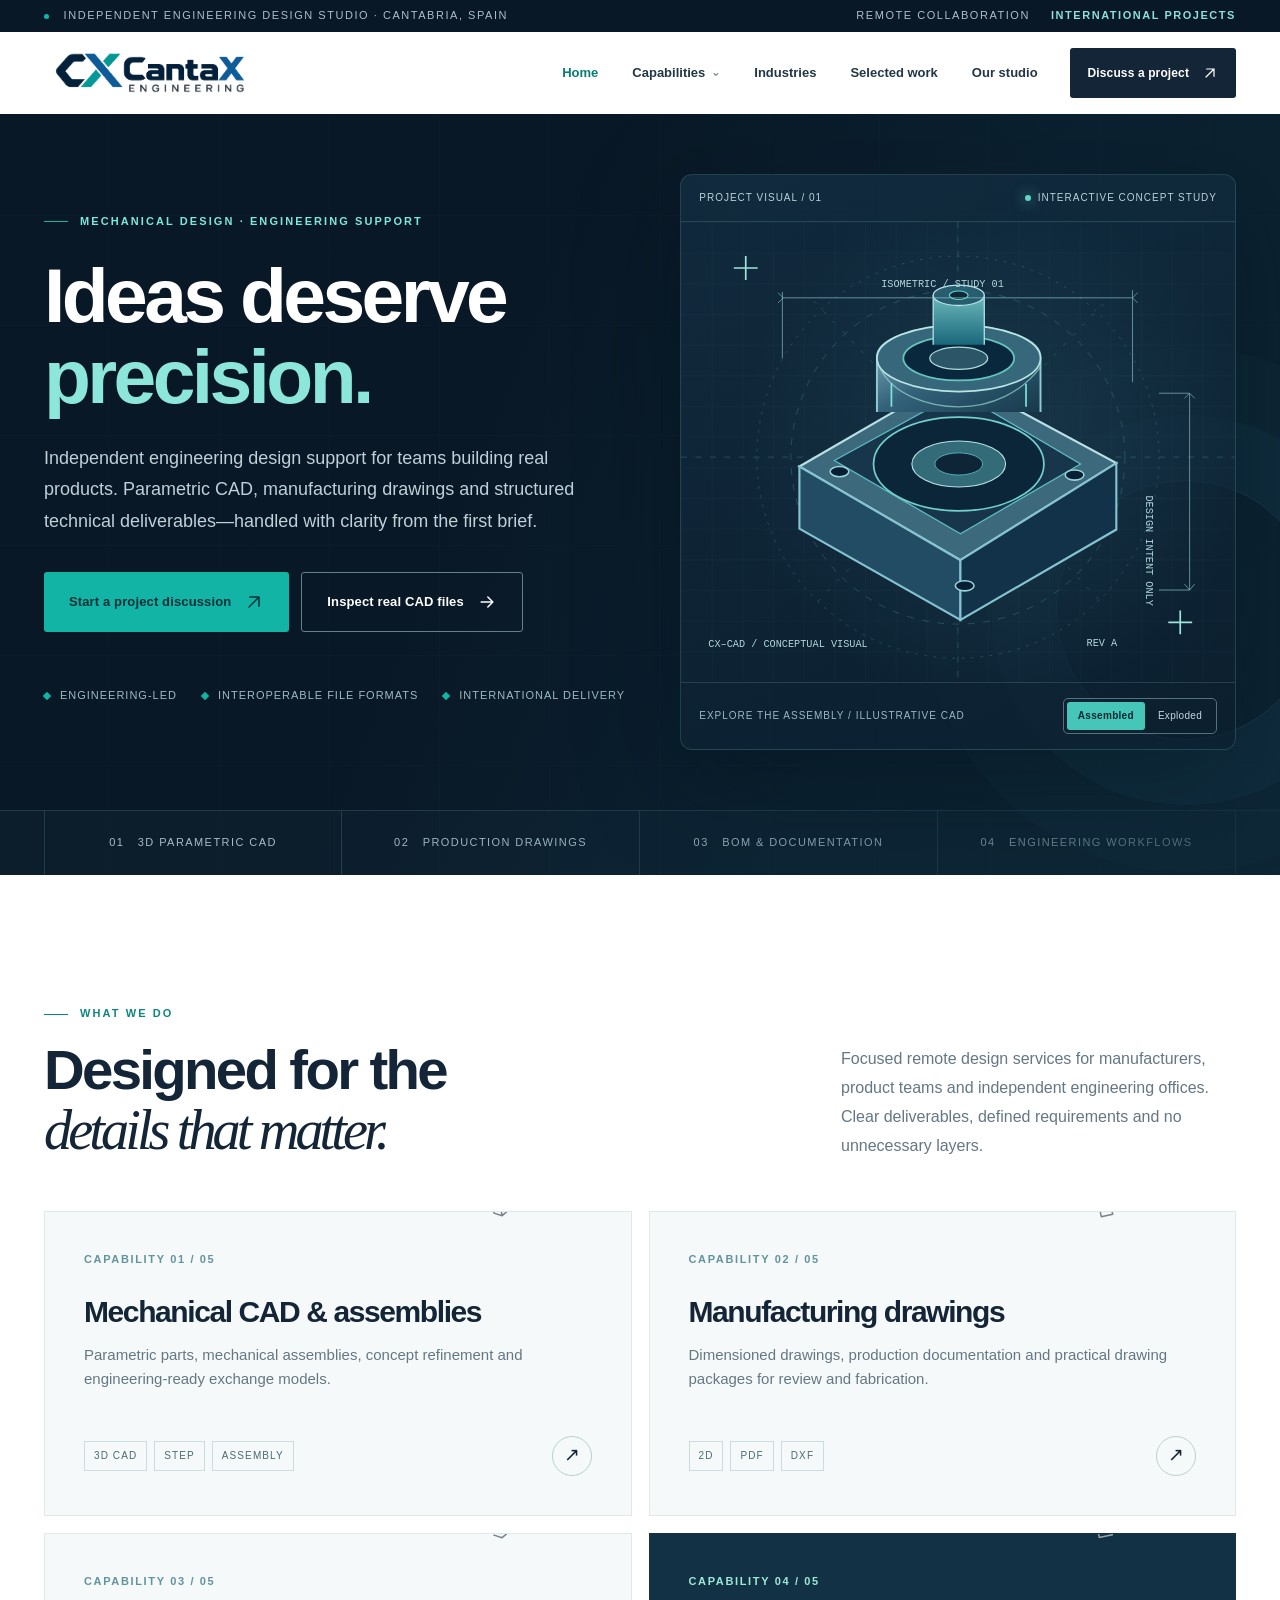
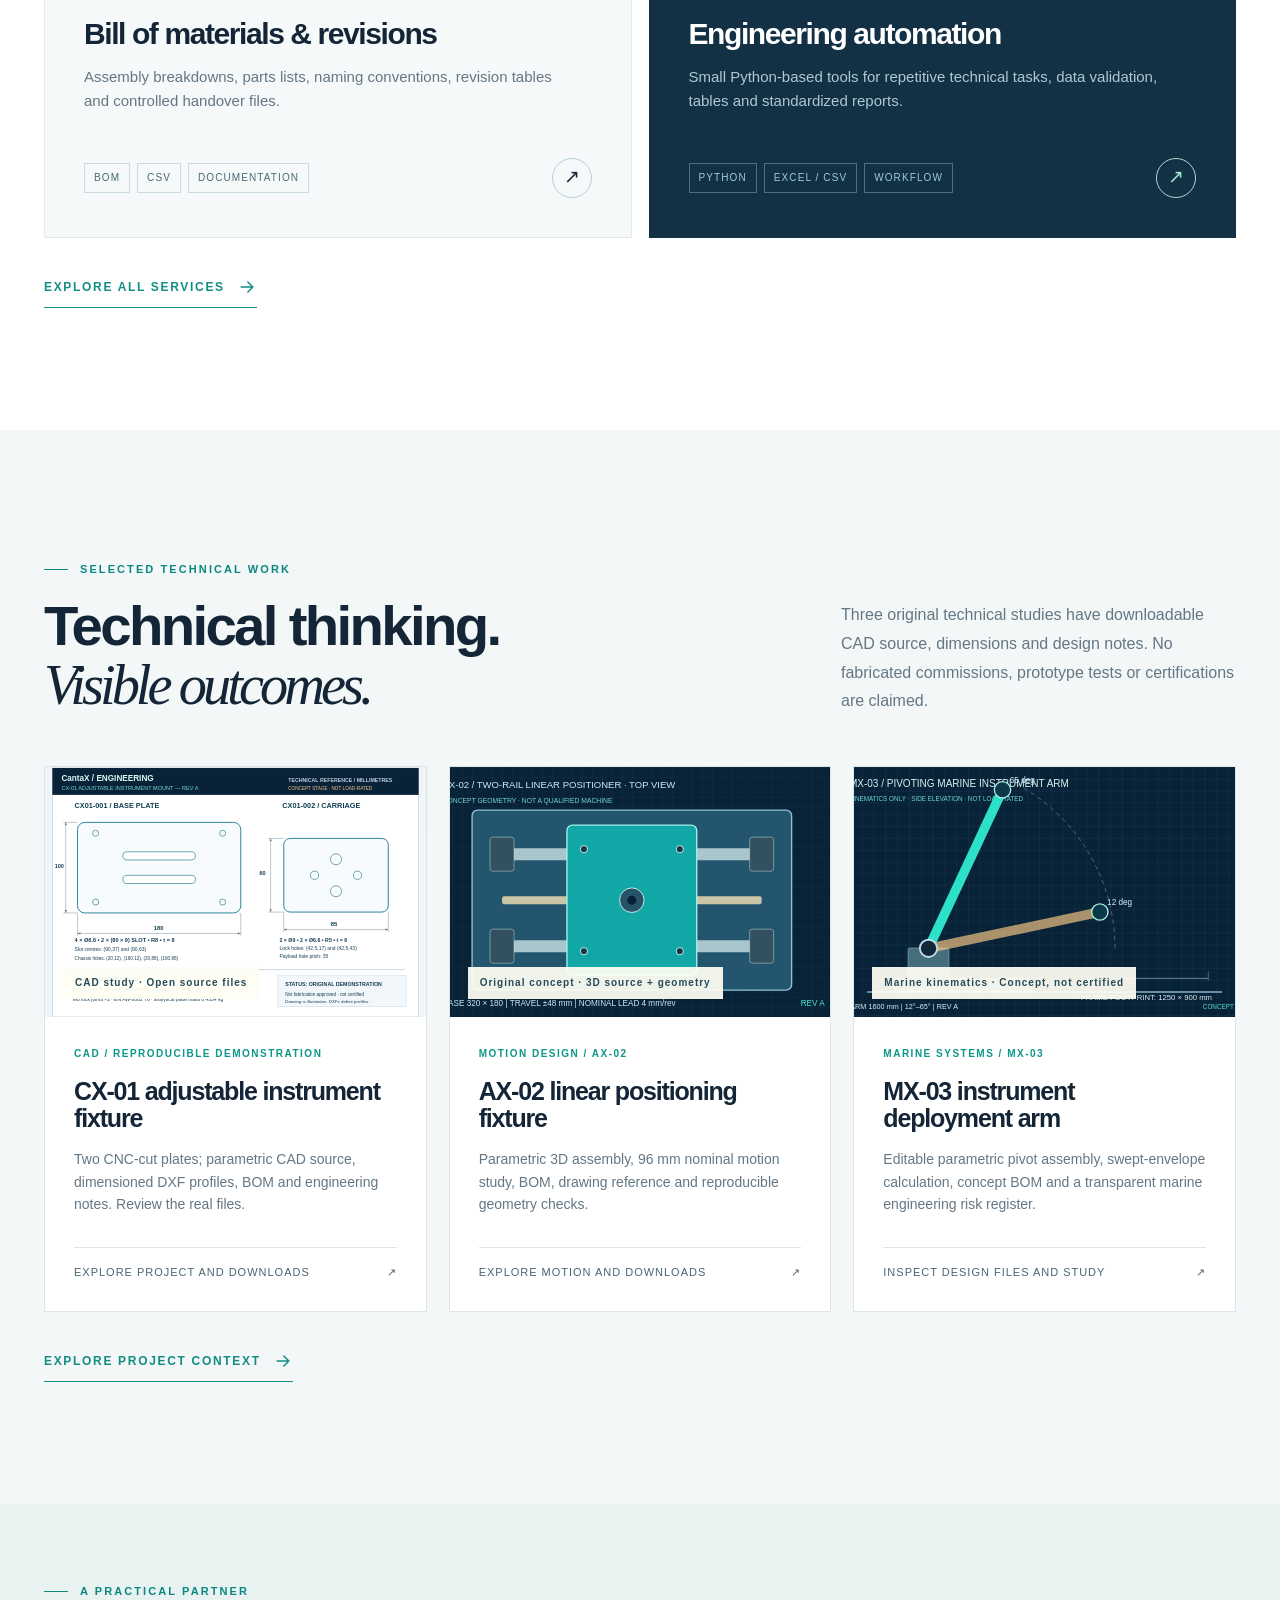
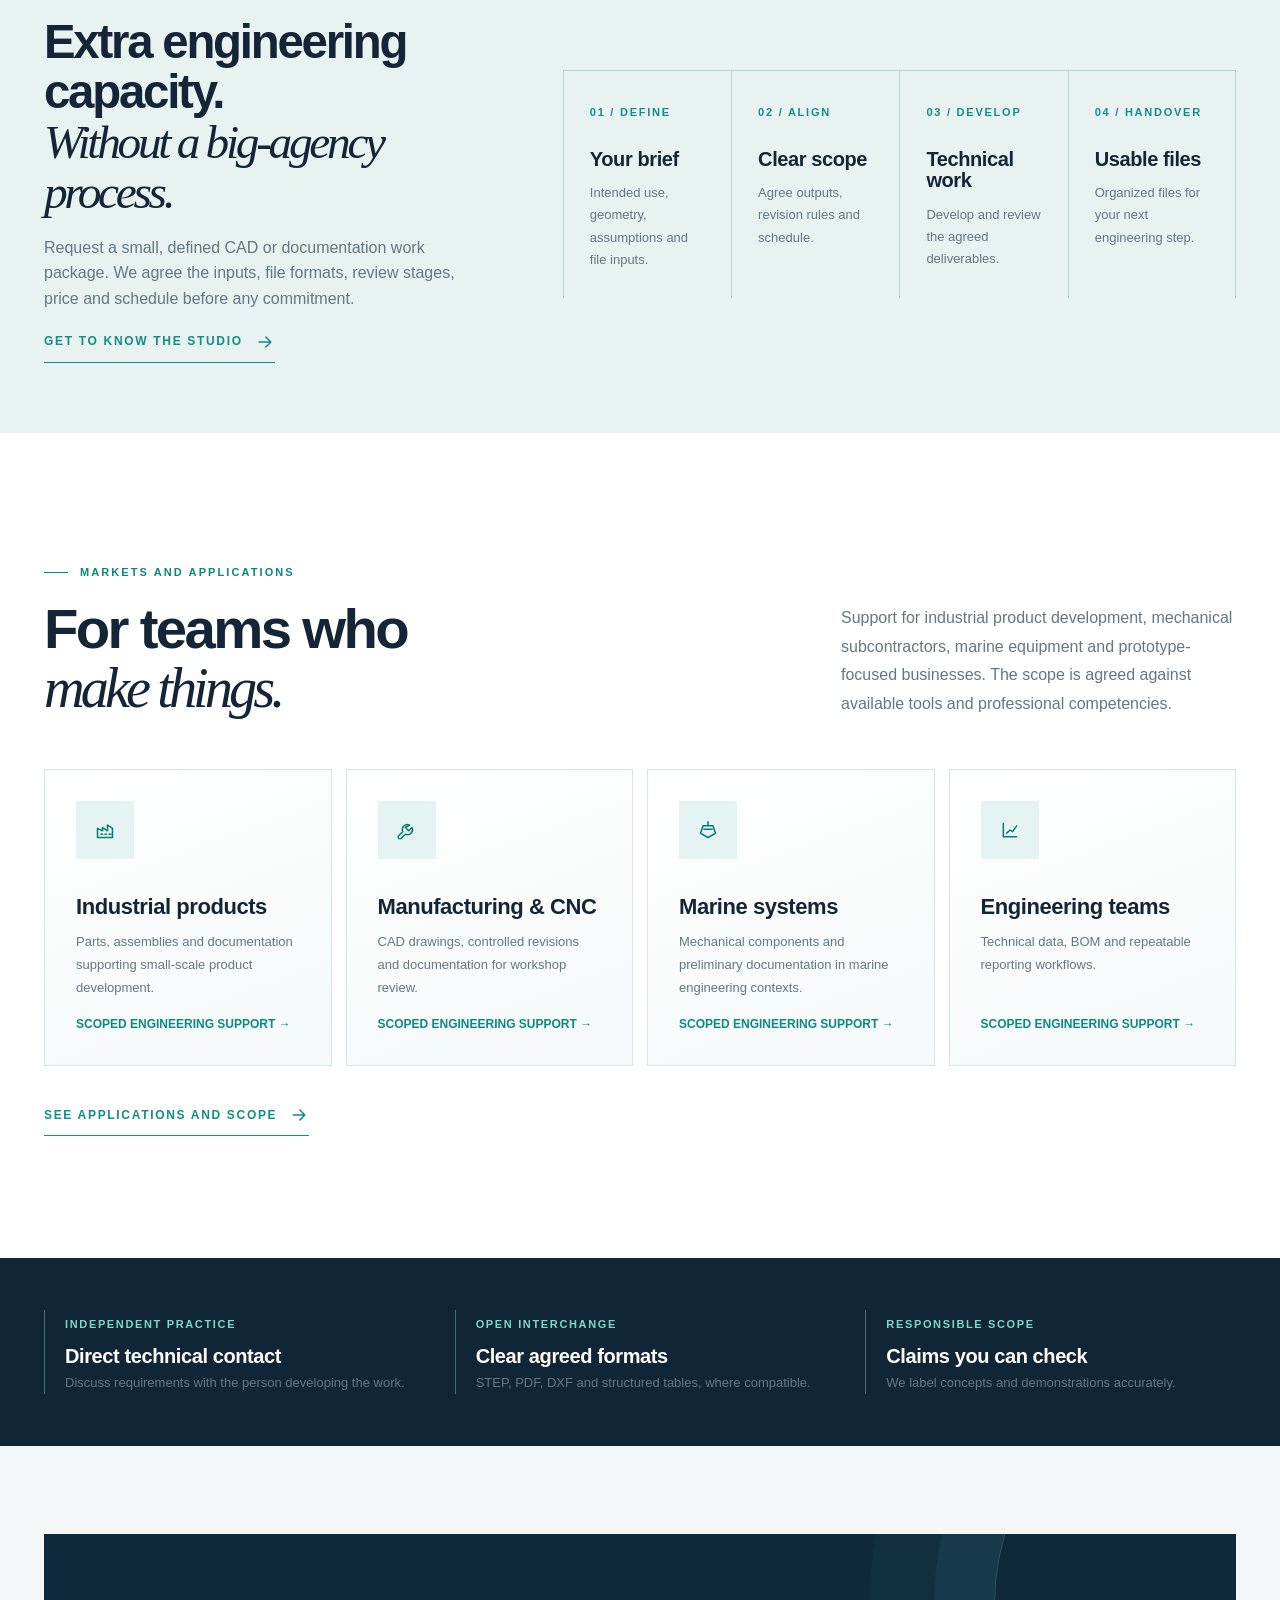
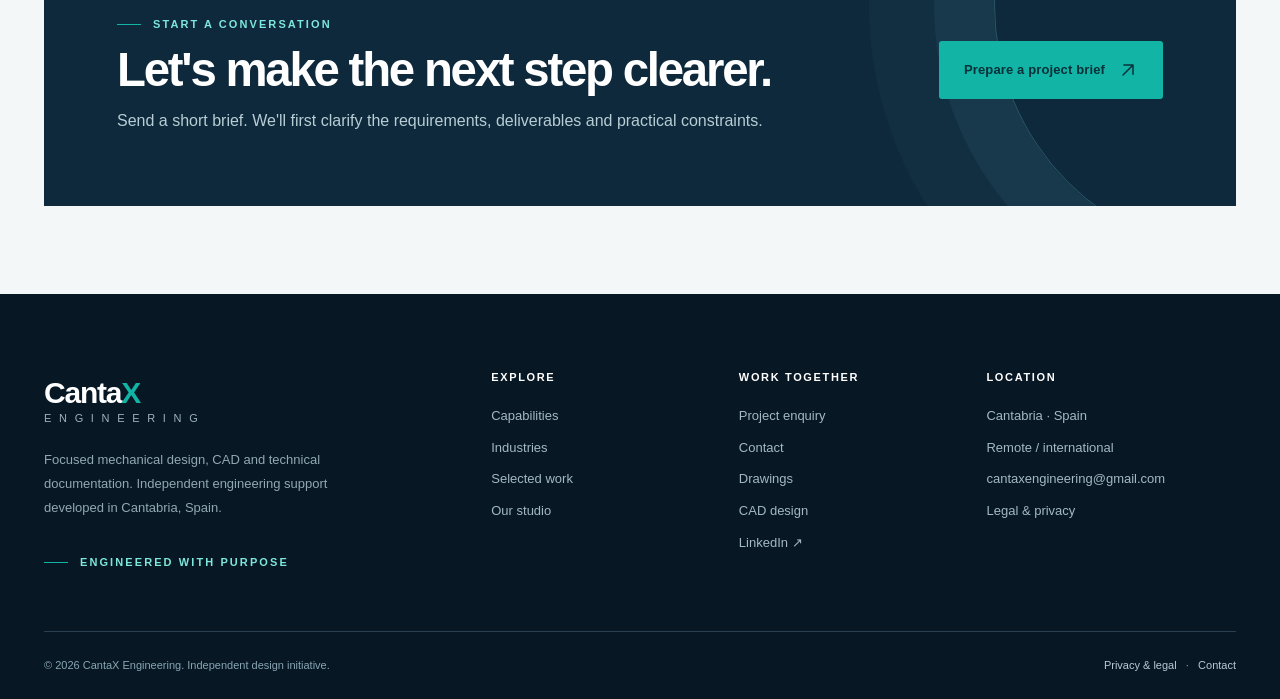
==== commit a48b59ee: "Launch three authentic CAD studies and scoped engineering service offers" ====
--- a/index.html
+++ b/index.html
@@ -4,7 +4,7 @@
 <div class="header-actions"><a class="top-btn" href="brief.html">Discuss a project <span class="icon" aria-hidden="true"><svg width="16" height="16" viewBox="0 0 24 24" xmlns="http://www.w3.org/2000/svg"><path d="M6 18 18 6M7 6h11v11"/></svg></span></a><button type="button" class="mobile-toggle" data-mobile-toggle aria-expanded="false" aria-label="Toggle main menu" aria-controls="mobile-nav"><span class="icon" aria-hidden="true"><svg width="20" height="20" viewBox="0 0 24 24" xmlns="http://www.w3.org/2000/svg"><path d="M4 7h16M4 12h16M4 17h16"/></svg></span></button></div></div>
 <nav class="mobile-nav" id="mobile-nav" aria-label="Mobile navigation"><a href="index.html">Home</a><a href="services.html">Capabilities & services</a><a class="subnav" href="services.html#cad">3D CAD modeling</a><a class="subnav" href="services.html#drawings">Manufacturing drawings</a><a class="subnav" href="services.html#bom">Technical documentation</a><a href="industries.html">Industries</a><a href="work.html">Selected work</a><a href="studio.html">Our studio</a><a href="brief.html">Discuss a project ↗</a><a href="contact.html">Contact</a></nav></header><main id="main"><section class="hero"><div class="container hero-main"><div class="hero-copy"><div class="eyebrow light">MECHANICAL DESIGN · ENGINEERING SUPPORT</div>
 <h1>Ideas deserve<br><span class="accent">precision.</span></h1><p class="lead">Independent engineering design support for teams building real products. Parametric CAD, manufacturing drawings and structured technical deliverables—handled with clarity from the first brief.</p>
-<div class="hero-actions"><a href="brief.html" class="btn btn-primary">Start a project discussion <span class="icon" aria-hidden="true"><svg width="20" height="20" viewBox="0 0 24 24" xmlns="http://www.w3.org/2000/svg"><path d="M6 18 18 6M7 6h11v11"/></svg></span></a><a href="work.html" class="btn btn-ghost">Explore selected work <span class="icon" aria-hidden="true"><svg width="20" height="20" viewBox="0 0 24 24" xmlns="http://www.w3.org/2000/svg"><path d="M5 12h14m-6-6 6 6-6 6"/></svg></span></a></div>
+<div class="hero-actions"><a href="brief.html" class="btn btn-primary">Start a project discussion <span class="icon" aria-hidden="true"><svg width="20" height="20" viewBox="0 0 24 24" xmlns="http://www.w3.org/2000/svg"><path d="M6 18 18 6M7 6h11v11"/></svg></span></a><a href="work.html" class="btn btn-ghost">Inspect real CAD files <span class="icon" aria-hidden="true"><svg width="20" height="20" viewBox="0 0 24 24" xmlns="http://www.w3.org/2000/svg"><path d="M5 12h14m-6-6 6 6-6 6"/></svg></span></a></div>
 <div class="hero-notes"><span><i></i>Engineering-led</span><span><i></i>Interoperable file formats</span><span><i></i>International delivery</span></div></div>
 <div class="hero-visual"><div class="hero-marker"></div><div class="cad-viewer" data-assembly-viewer><div class="cad-toolbar"><span>PROJECT VISUAL / 01</span><span class="live">Interactive concept study</span></div><div class="cad-render"><svg viewBox="0 0 650 540" xmlns="http://www.w3.org/2000/svg" role="img" aria-label="Illustrative isometric mechanical assembly">
  <defs><linearGradient id="a" x1="0" x2="1" y1="0" y2="1"><stop stop-color="#92bccc"/><stop offset=".48" stop-color="#34637b"/><stop offset="1" stop-color="#17384b"/></linearGradient><linearGradient id="b" x1="0" x2="0" y1="0" y2="1"><stop stop-color="#7dc8c8"/><stop offset="1" stop-color="#19677b"/></linearGradient><pattern id="g" width="36" height="36" patternUnits="userSpaceOnUse"><path d="M36 0H0V36" fill="none" stroke="#86b3c2" stroke-opacity=".075"/></pattern></defs>
@@ -31,13 +31,13 @@
 <a class="service-card" href="services.html#drawings"><span class="abstract-art"><span class="icon" aria-hidden="true"><svg width="20" height="20" viewBox="0 0 24 24" xmlns="http://www.w3.org/2000/svg"><path d="M6 2h9l5 5v15H6zM15 2v5h5M9 12h7M9 16h7"/></svg></span></span><span class="number">CAPABILITY 02 / 05</span><h3>Manufacturing drawings</h3><p>Dimensioned drawings, production documentation and practical drawing packages for review and fabrication.</p><div class="card-bottom"><div class="tags"><span class="tag">2D</span><span class="tag">PDF</span><span class="tag">DXF</span></div><span class="card-arrow">↗</span></div></a>
 <a class="service-card" href="services.html#bom"><span class="abstract-art"><span class="icon" aria-hidden="true"><svg width="20" height="20" viewBox="0 0 24 24" xmlns="http://www.w3.org/2000/svg"><path d="m12 2 9 5-9 5-9-5 9-5Zm-9 10 9 5 9-5M3 17l9 5 9-5"/></svg></span></span><span class="number">CAPABILITY 03 / 05</span><h3>Bill of materials & revisions</h3><p>Assembly breakdowns, parts lists, naming conventions, revision tables and controlled handover files.</p><div class="card-bottom"><div class="tags"><span class="tag">BOM</span><span class="tag">CSV</span><span class="tag">Documentation</span></div><span class="card-arrow">↗</span></div></a>
 <a class="service-card is-dark" href="services.html#automation"><span class="abstract-art"><span class="icon" aria-hidden="true"><svg width="20" height="20" viewBox="0 0 24 24" xmlns="http://www.w3.org/2000/svg"><path d="M4 20V4M4 20h16M8 16l4-4 3 2 5-7"/></svg></span></span><span class="number">CAPABILITY 04 / 05</span><h3>Engineering automation</h3><p>Small Python-based tools for repetitive technical tasks, data validation, tables and standardized reports.</p><div class="card-bottom"><div class="tags"><span class="tag">Python</span><span class="tag">Excel / CSV</span><span class="tag">Workflow</span></div><span class="card-arrow">↗</span></div></a></div><div class="space-top"><a class="inline-link" href="services.html">Explore all services <span class="icon" aria-hidden="true"><svg width="20" height="20" viewBox="0 0 24 24" xmlns="http://www.w3.org/2000/svg"><path d="M5 12h14m-6-6 6 6-6 6"/></svg></span></a></div></div></section>
-<section class="section soft"><div class="container"><div class="section-head"><div><span class="section-label">Selected technical work</span><h2>Technical thinking.<br><span class="serif">Visible outcomes.</span></h2></div><p>Independent studies and demonstration projects show our approach. No imaginary client commissions, certifications or performance claims.</p></div>
+<section class="section soft"><div class="container"><div class="section-head"><div><span class="section-label">Selected technical work</span><h2>Technical thinking.<br><span class="serif">Visible outcomes.</span></h2></div><p>Three original technical studies have downloadable CAD source, dimensions and design notes. No fabricated commissions, prototype tests or certifications are claimed.</p></div>
 <div class="case-grid">
 <article class="case-card" data-category="cad"><a href="cx01.html" aria-label="Open CX-01 adjustable instrument fixture"><div class="case-image"><img src="projects/cx-01/CX01_engineering_drawing.svg" alt="DXF-based engineering drawing for CX-01 parametric fixture" loading="lazy" style="height:100%;width:100%;object-fit:cover"><span class="case-stamp">CAD study · Open source files</span></div><div class="case-body"><div class="case-category">CAD / REPRODUCIBLE DEMONSTRATION</div><h3>CX-01 adjustable instrument fixture</h3><p>Two CNC-cut plates; parametric CAD source, dimensioned DXF profiles, BOM and engineering notes. Review the real files.</p><div class="case-link"><span>Explore project and downloads</span><span>↗</span></div></div></a></article>
-<article class="case-card" data-category="maritime"><a href="work.html#methanor-study" aria-label="Read about MethaNor offshore energy"><div class="case-image"><img src="assets/case-methanor.svg" alt="MethaNor offshore energy conceptual illustration" loading="lazy" style="height:100%;width:100%;object-fit:cover"><span class="case-stamp">Academic research · conceptual</span></div><div class="case-body"><div class="case-category">ACADEMIC RESEARCH</div><h3>MethaNor offshore energy</h3><p>Conceptual offshore e-methanol platform developed as an academic engineering project.</p><div class="case-link"><span>Read project context</span><span>↗</span></div></div></a></article>
-<article class="case-card" data-category="automation"><a href="work.html#manufacturing-data" aria-label="Read about Industrial data workflow"><div class="case-image"><img src="assets/case-data.svg" alt="Industrial data workflow conceptual illustration" loading="lazy" style="height:100%;width:100%;object-fit:cover"><span class="case-stamp">Independent study · synthetic data</span></div><div class="case-body"><div class="case-category">INDEPENDENT TOOLING</div><h3>Industrial data workflow</h3><p>Python and production-data exploration using illustrative, synthetic industrial data.</p><div class="case-link"><span>Read project context</span><span>↗</span></div></div></a></article>
+<article class="case-card" data-category="cad"><a href="ax02.html" aria-label="Explore AX-02 linear positioning stage design study"><div class="case-image"><img src="projects/ax-02/AX02_layout.svg" alt="Original two-rail lead-screw fixture geometry diagram" loading="lazy" style="height:100%;width:100%;object-fit:cover"><span class="case-stamp">Original concept · 3D source + geometry</span></div><div class="case-body"><div class="case-category">MOTION DESIGN / AX-02</div><h3>AX-02 linear positioning fixture</h3><p>Parametric 3D assembly, 96 mm nominal motion study, BOM, drawing reference and reproducible geometry checks.</p><div class="case-link"><span>Explore motion and downloads</span><span>↗</span></div></div></a></article>
+<article class="case-card" data-category="maritime"><a href="mx03.html" aria-label="Explore MX-03 marine pivot arm concept study"><div class="case-image"><img src="projects/mx-03/MX03_kinematics.svg" alt="Pivoting marine instrument arm geometric sweep study" loading="lazy" style="height:100%;width:100%;object-fit:cover"><span class="case-stamp">Marine kinematics · Concept, not certified</span></div><div class="case-body"><div class="case-category">MARINE SYSTEMS / MX-03</div><h3>MX-03 instrument deployment arm</h3><p>Editable parametric pivot assembly, swept-envelope calculation, concept BOM and a transparent marine engineering risk register.</p><div class="case-link"><span>Inspect design files and study</span><span>↗</span></div></div></a></article>
 </div><div class="space-top"><a href="work.html" class="inline-link">Explore project context <span class="icon" aria-hidden="true"><svg width="20" height="20" viewBox="0 0 24 24" xmlns="http://www.w3.org/2000/svg"><path d="M5 12h14m-6-6 6 6-6 6"/></svg></span></a></div></div></section>
-<section class="feature-band"><div class="container feature-layout"><div><span class="section-label">A practical partner</span><h2>Small team needs.<br><span class="serif">Direct execution.</span></h2><p>Designed for scoped technical support when a project needs models, drawings or structured data—not a multi-layer consultancy contract.</p><a href="studio.html" class="inline-link">Get to know the studio <span class="icon" aria-hidden="true"><svg width="20" height="20" viewBox="0 0 24 24" xmlns="http://www.w3.org/2000/svg"><path d="M5 12h14m-6-6 6 6-6 6"/></svg></span></a></div><div class="process-list"><article><b>01 / DEFINE</b><h3>Your brief</h3><p>Intended use, geometry, assumptions and file inputs.</p></article><article><b>02 / ALIGN</b><h3>Clear scope</h3><p>Agree outputs, revision rules and schedule.</p></article><article><b>03 / DEVELOP</b><h3>Technical work</h3><p>Develop and review the agreed deliverables.</p></article><article><b>04 / HANDOVER</b><h3>Usable files</h3><p>Organized files for your next engineering step.</p></article></div></div></section>
+<section class="feature-band"><div class="container feature-layout"><div><span class="section-label">A practical partner</span><h2>Extra engineering capacity.<br><span class="serif">Without a big-agency process.</span></h2><p>Request a small, defined CAD or documentation work package. We agree the inputs, file formats, review stages, price and schedule before any commitment.</p><a href="studio.html" class="inline-link">Get to know the studio <span class="icon" aria-hidden="true"><svg width="20" height="20" viewBox="0 0 24 24" xmlns="http://www.w3.org/2000/svg"><path d="M5 12h14m-6-6 6 6-6 6"/></svg></span></a></div><div class="process-list"><article><b>01 / DEFINE</b><h3>Your brief</h3><p>Intended use, geometry, assumptions and file inputs.</p></article><article><b>02 / ALIGN</b><h3>Clear scope</h3><p>Agree outputs, revision rules and schedule.</p></article><article><b>03 / DEVELOP</b><h3>Technical work</h3><p>Develop and review the agreed deliverables.</p></article><article><b>04 / HANDOVER</b><h3>Usable files</h3><p>Organized files for your next engineering step.</p></article></div></div></section>
 <section class="section white"><div class="container"><div class="section-head"><div><span class="section-label">Markets and applications</span><h2>For teams who<br><span class="serif">make things.</span></h2></div><p>Support for industrial product development, mechanical subcontractors, marine equipment and prototype-focused businesses. The scope is agreed against available tools and professional competencies.</p></div><div class="sector-grid"><article class="sector"><div class="glyph"><span class="icon" aria-hidden="true"><svg width="20" height="20" viewBox="0 0 24 24" xmlns="http://www.w3.org/2000/svg"><path d="M3 21V10l6 3V9l6 4V6l6 4v11zM7 17h2m3 0h2m3 0h2"/></svg></span></div><h3>Industrial products</h3><p>Parts, assemblies and documentation supporting small-scale product development.</p><span class="small-link">SCOPED ENGINEERING SUPPORT →</span></article><article class="sector"><div class="glyph"><span class="icon" aria-hidden="true"><svg width="20" height="20" viewBox="0 0 24 24" xmlns="http://www.w3.org/2000/svg"><path d="M15 6a6 6 0 0 0-8 8l-5 5a2 2 0 0 0 3 3l5-5a6 6 0 0 0 8-8l-4 4-4-4z"/></svg></span></div><h3>Manufacturing & CNC</h3><p>CAD drawings, controlled revisions and documentation for workshop review.</p><span class="small-link">SCOPED ENGINEERING SUPPORT →</span></article><article class="sector"><div class="glyph"><span class="icon" aria-hidden="true"><svg width="20" height="20" viewBox="0 0 24 24" xmlns="http://www.w3.org/2000/svg"><path d="m3 16 9 5 9-5-3-9H6zM12 2v5M7 11h10"/></svg></span></div><h3>Marine systems</h3><p>Mechanical components and preliminary documentation in marine engineering contexts.</p><span class="small-link">SCOPED ENGINEERING SUPPORT →</span></article><article class="sector"><div class="glyph"><span class="icon" aria-hidden="true"><svg width="20" height="20" viewBox="0 0 24 24" xmlns="http://www.w3.org/2000/svg"><path d="M4 20V4M4 20h16M8 16l4-4 3 2 5-7"/></svg></span></div><h3>Engineering teams</h3><p>Technical data, BOM and repeatable reporting workflows.</p><span class="small-link">SCOPED ENGINEERING SUPPORT →</span></article></div>
 <div class="space-top"><a href="industries.html" class="inline-link">See applications and scope <span class="icon" aria-hidden="true"><svg width="20" height="20" viewBox="0 0 24 24" xmlns="http://www.w3.org/2000/svg"><path d="M5 12h14m-6-6 6 6-6 6"/></svg></span></a></div></div></section>
 <section class="signal-strip"><div class="container signals"><article><b>Independent practice</b><h3>Direct technical contact</h3><p>Discuss requirements with the person developing the work.</p></article><article><b>Open interchange</b><h3>Clear agreed formats</h3><p>STEP, PDF, DXF and structured tables, where compatible.</p></article><article><b>Responsible scope</b><h3>Claims you can check</h3><p>We label concepts and demonstrations accurately.</p></article></div></section><section class="section-small soft"><div class="container"><div class="cta-panel"><div class="cta-content"><div><span class="eyebrow light">START A CONVERSATION</span><h2>Let's make the next step clearer.</h2><p>Send a short brief. We'll first clarify the requirements, deliverables and practical constraints.</p></div><a href="brief.html" class="btn btn-primary">Prepare a project brief <span class="icon" aria-hidden="true"><svg width="17" height="17" viewBox="0 0 24 24" xmlns="http://www.w3.org/2000/svg"><path d="M6 18 18 6M7 6h11v11"/></svg></span></a></div></div></div></section></main><footer class="site-footer"><div class="container footer-grid">
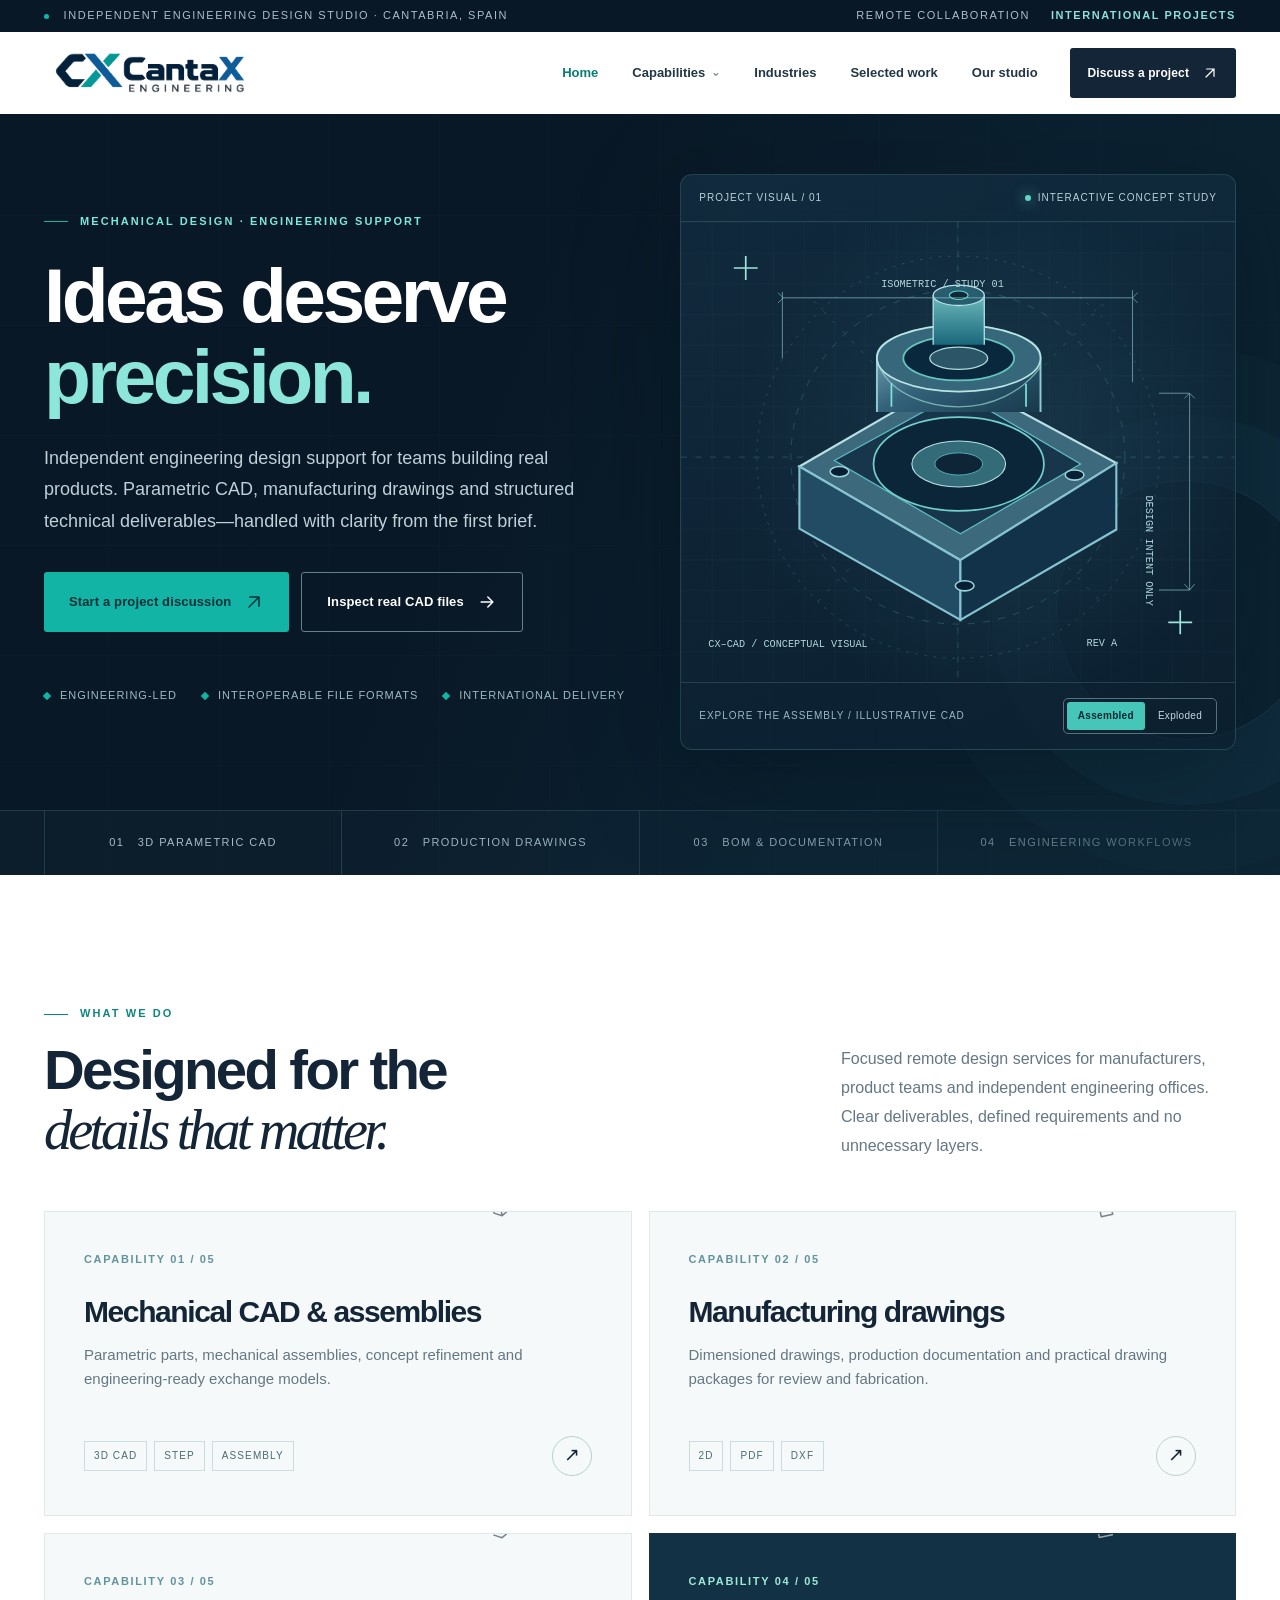
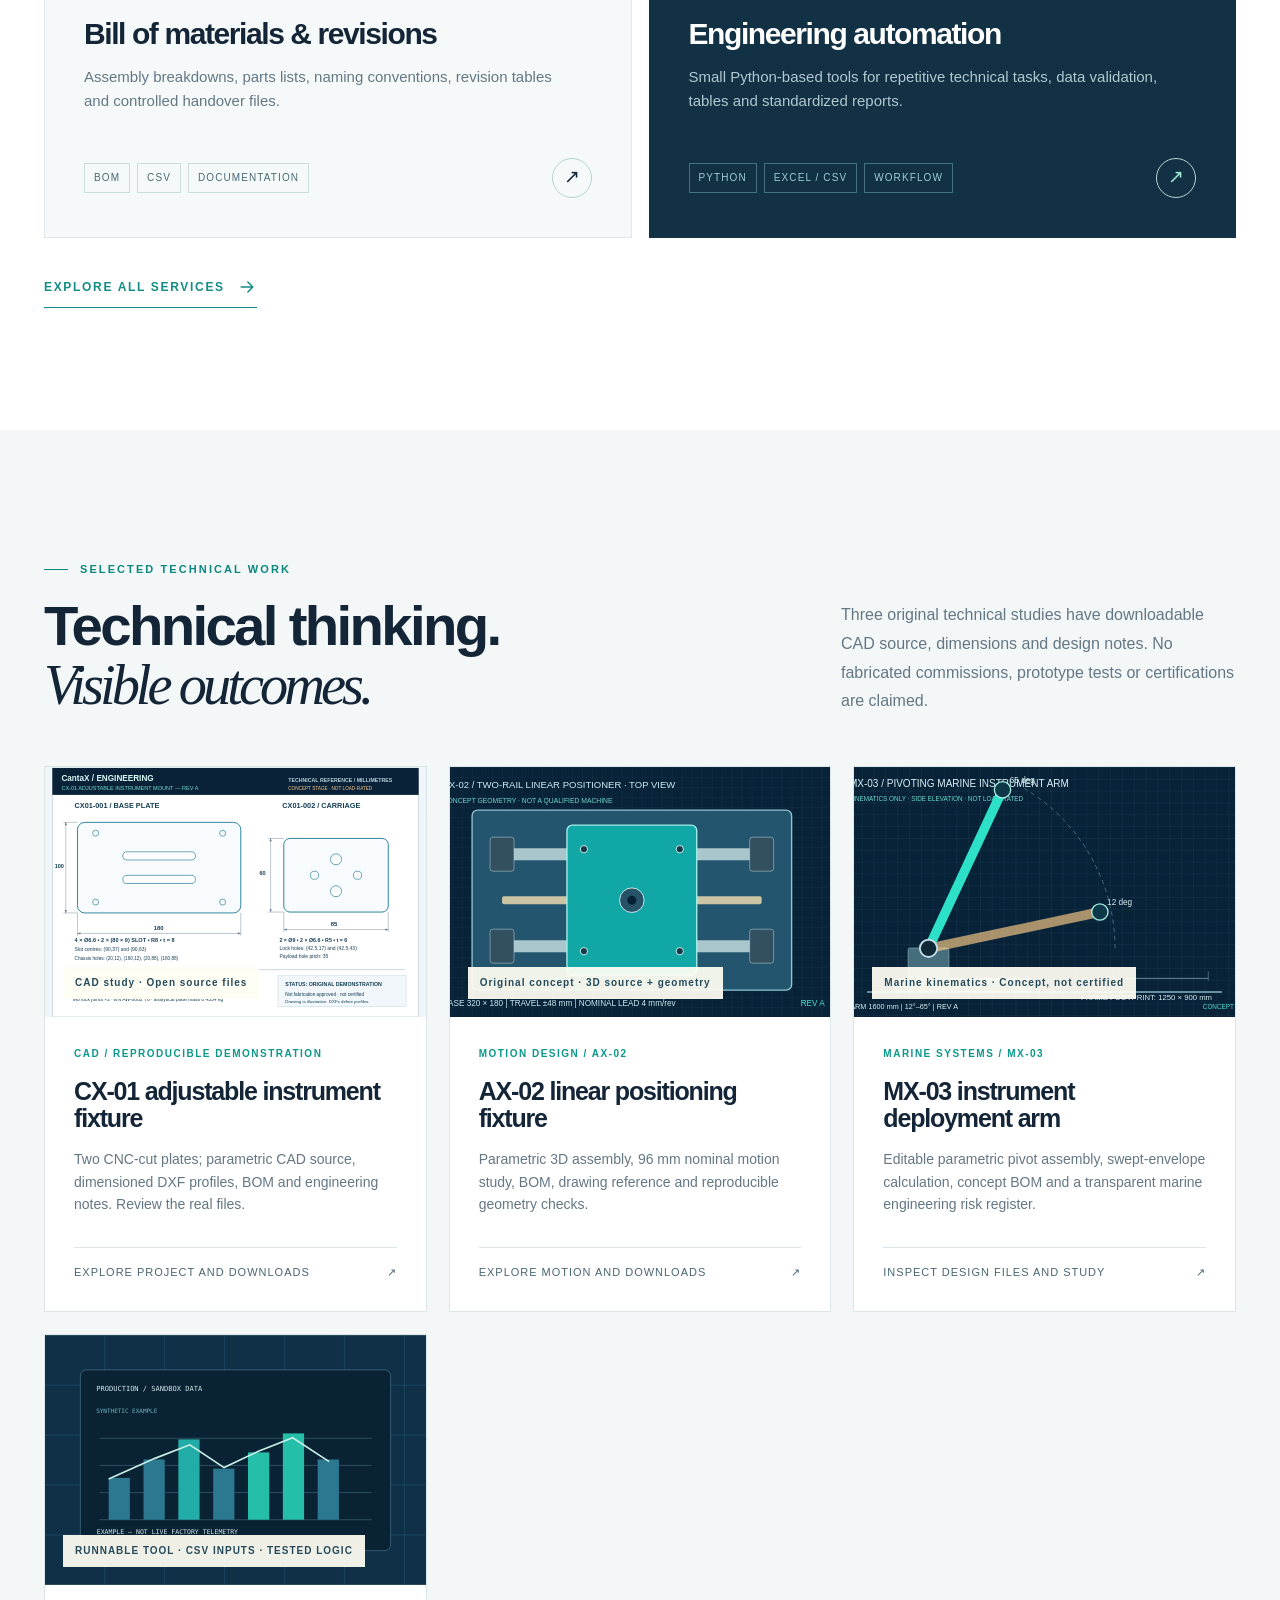
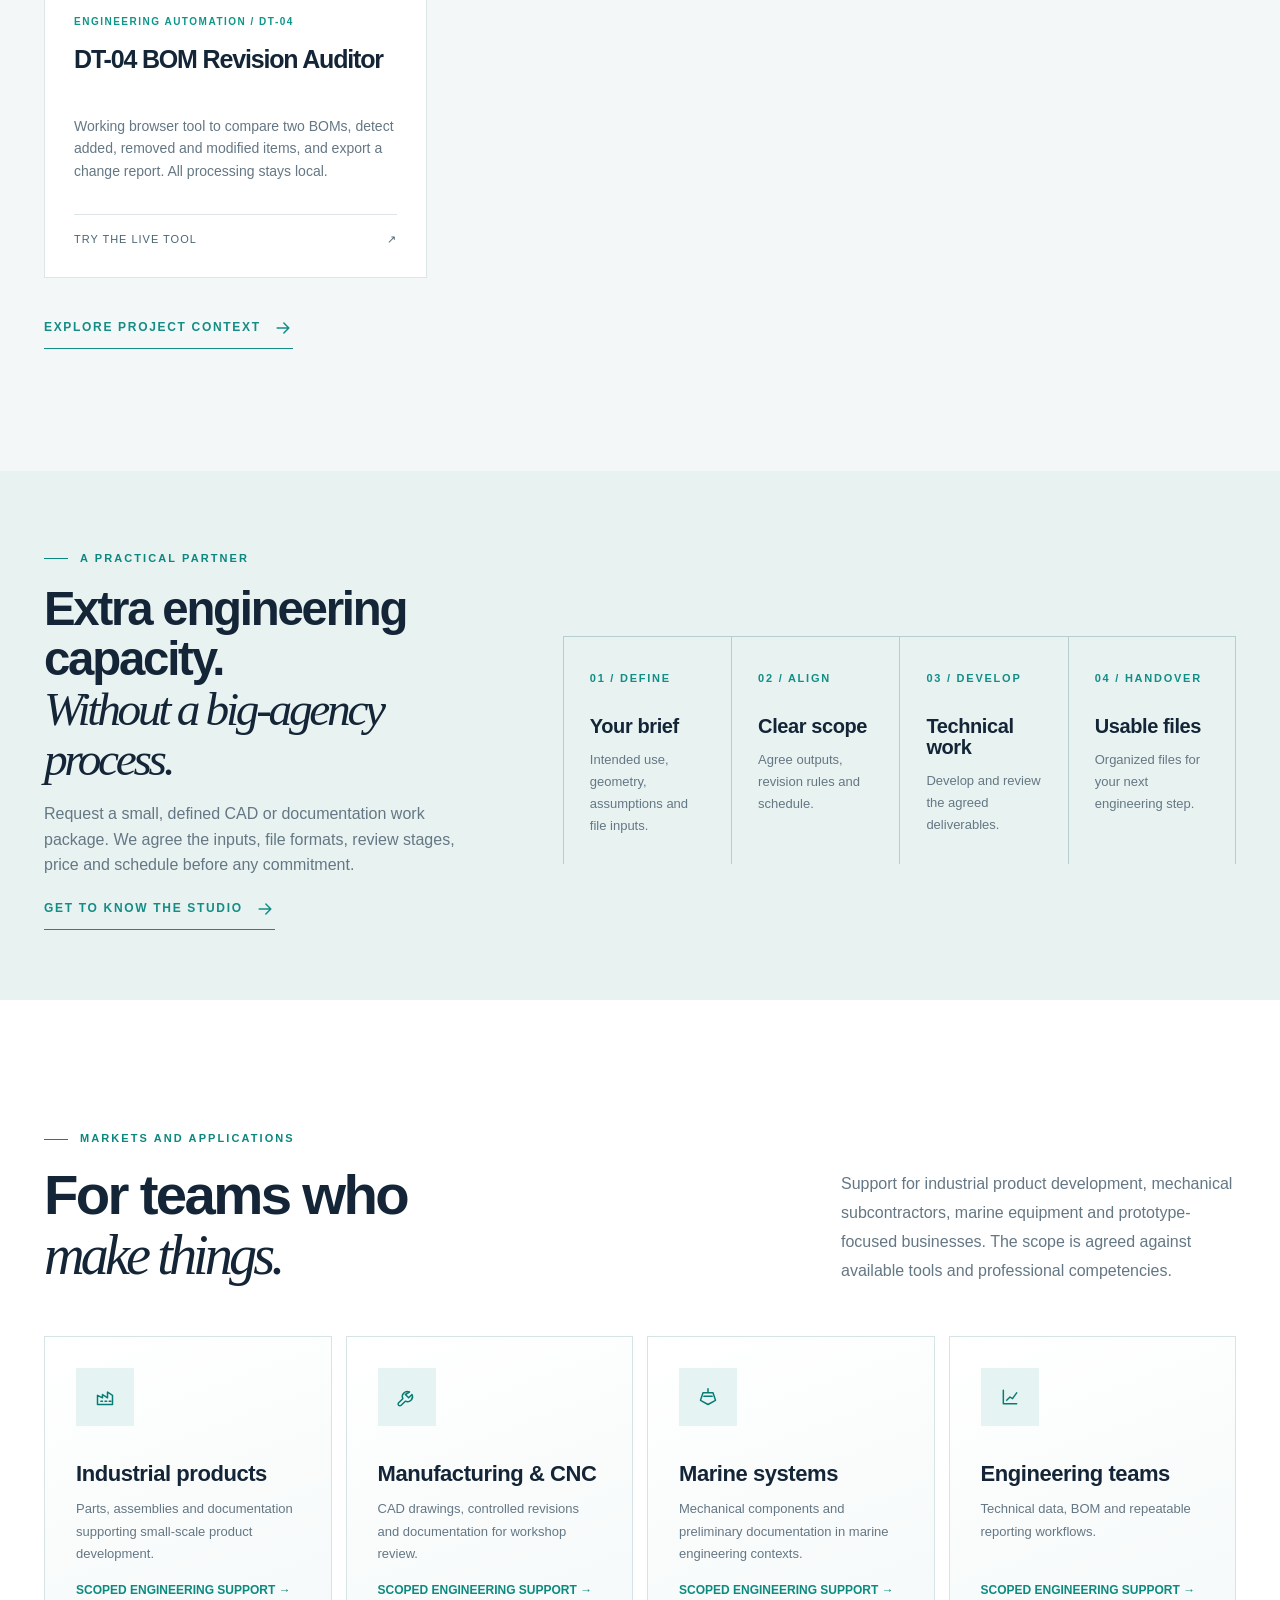
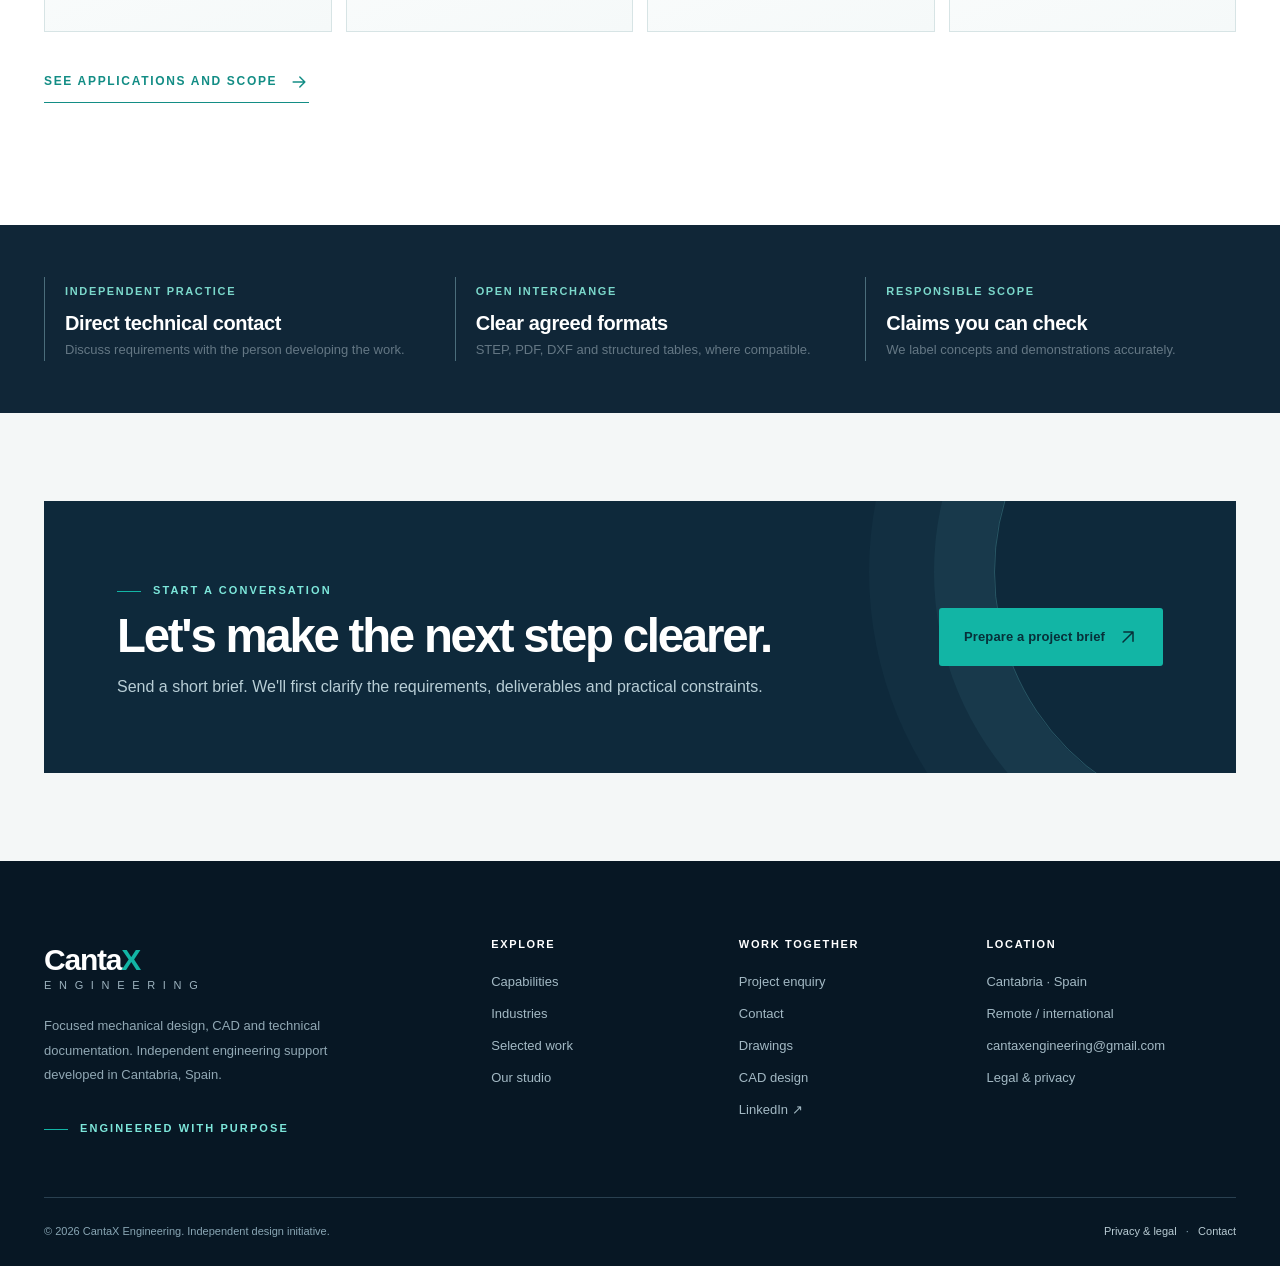
==== commit 54085d79: "Feature verified browser-based BOM auditor alongside mechanical portfolio" ====
--- a/index.html
+++ b/index.html
@@ -36,7 +36,7 @@
 <article class="case-card" data-category="cad"><a href="cx01.html" aria-label="Open CX-01 adjustable instrument fixture"><div class="case-image"><img src="projects/cx-01/CX01_engineering_drawing.svg" alt="DXF-based engineering drawing for CX-01 parametric fixture" loading="lazy" style="height:100%;width:100%;object-fit:cover"><span class="case-stamp">CAD study · Open source files</span></div><div class="case-body"><div class="case-category">CAD / REPRODUCIBLE DEMONSTRATION</div><h3>CX-01 adjustable instrument fixture</h3><p>Two CNC-cut plates; parametric CAD source, dimensioned DXF profiles, BOM and engineering notes. Review the real files.</p><div class="case-link"><span>Explore project and downloads</span><span>↗</span></div></div></a></article>
 <article class="case-card" data-category="cad"><a href="ax02.html" aria-label="Explore AX-02 linear positioning stage design study"><div class="case-image"><img src="projects/ax-02/AX02_layout.svg" alt="Original two-rail lead-screw fixture geometry diagram" loading="lazy" style="height:100%;width:100%;object-fit:cover"><span class="case-stamp">Original concept · 3D source + geometry</span></div><div class="case-body"><div class="case-category">MOTION DESIGN / AX-02</div><h3>AX-02 linear positioning fixture</h3><p>Parametric 3D assembly, 96 mm nominal motion study, BOM, drawing reference and reproducible geometry checks.</p><div class="case-link"><span>Explore motion and downloads</span><span>↗</span></div></div></a></article>
 <article class="case-card" data-category="maritime"><a href="mx03.html" aria-label="Explore MX-03 marine pivot arm concept study"><div class="case-image"><img src="projects/mx-03/MX03_kinematics.svg" alt="Pivoting marine instrument arm geometric sweep study" loading="lazy" style="height:100%;width:100%;object-fit:cover"><span class="case-stamp">Marine kinematics · Concept, not certified</span></div><div class="case-body"><div class="case-category">MARINE SYSTEMS / MX-03</div><h3>MX-03 instrument deployment arm</h3><p>Editable parametric pivot assembly, swept-envelope calculation, concept BOM and a transparent marine engineering risk register.</p><div class="case-link"><span>Inspect design files and study</span><span>↗</span></div></div></a></article>
-</div><div class="space-top"><a href="work.html" class="inline-link">Explore project context <span class="icon" aria-hidden="true"><svg width="20" height="20" viewBox="0 0 24 24" xmlns="http://www.w3.org/2000/svg"><path d="M5 12h14m-6-6 6 6-6 6"/></svg></span></a></div></div></section>
+<article class="case-card" data-category="automation"><a href="bom-tool.html" aria-label="Try DT-04 functional BOM revision audit tool"><div class="case-image"><img src="assets/case-data.svg" alt="Technical data processing and BOM revision comparison tool" loading="lazy" style="height:100%;width:100%;object-fit:cover"><span class="case-stamp">RUNNABLE TOOL · CSV INPUTS · TESTED LOGIC</span></div><div class="case-body"><div class="case-category">ENGINEERING AUTOMATION / DT-04</div><h3>DT-04 BOM Revision Auditor</h3><p>Working browser tool to compare two BOMs, detect added, removed and modified items, and export a change report. All processing stays local.</p><div class="case-link"><span>Try the live tool</span><span>↗</span></div></div></a></article></div><div class="space-top"><a href="work.html" class="inline-link">Explore project context <span class="icon" aria-hidden="true"><svg width="20" height="20" viewBox="0 0 24 24" xmlns="http://www.w3.org/2000/svg"><path d="M5 12h14m-6-6 6 6-6 6"/></svg></span></a></div></div></section>
 <section class="feature-band"><div class="container feature-layout"><div><span class="section-label">A practical partner</span><h2>Extra engineering capacity.<br><span class="serif">Without a big-agency process.</span></h2><p>Request a small, defined CAD or documentation work package. We agree the inputs, file formats, review stages, price and schedule before any commitment.</p><a href="studio.html" class="inline-link">Get to know the studio <span class="icon" aria-hidden="true"><svg width="20" height="20" viewBox="0 0 24 24" xmlns="http://www.w3.org/2000/svg"><path d="M5 12h14m-6-6 6 6-6 6"/></svg></span></a></div><div class="process-list"><article><b>01 / DEFINE</b><h3>Your brief</h3><p>Intended use, geometry, assumptions and file inputs.</p></article><article><b>02 / ALIGN</b><h3>Clear scope</h3><p>Agree outputs, revision rules and schedule.</p></article><article><b>03 / DEVELOP</b><h3>Technical work</h3><p>Develop and review the agreed deliverables.</p></article><article><b>04 / HANDOVER</b><h3>Usable files</h3><p>Organized files for your next engineering step.</p></article></div></div></section>
 <section class="section white"><div class="container"><div class="section-head"><div><span class="section-label">Markets and applications</span><h2>For teams who<br><span class="serif">make things.</span></h2></div><p>Support for industrial product development, mechanical subcontractors, marine equipment and prototype-focused businesses. The scope is agreed against available tools and professional competencies.</p></div><div class="sector-grid"><article class="sector"><div class="glyph"><span class="icon" aria-hidden="true"><svg width="20" height="20" viewBox="0 0 24 24" xmlns="http://www.w3.org/2000/svg"><path d="M3 21V10l6 3V9l6 4V6l6 4v11zM7 17h2m3 0h2m3 0h2"/></svg></span></div><h3>Industrial products</h3><p>Parts, assemblies and documentation supporting small-scale product development.</p><span class="small-link">SCOPED ENGINEERING SUPPORT →</span></article><article class="sector"><div class="glyph"><span class="icon" aria-hidden="true"><svg width="20" height="20" viewBox="0 0 24 24" xmlns="http://www.w3.org/2000/svg"><path d="M15 6a6 6 0 0 0-8 8l-5 5a2 2 0 0 0 3 3l5-5a6 6 0 0 0 8-8l-4 4-4-4z"/></svg></span></div><h3>Manufacturing & CNC</h3><p>CAD drawings, controlled revisions and documentation for workshop review.</p><span class="small-link">SCOPED ENGINEERING SUPPORT →</span></article><article class="sector"><div class="glyph"><span class="icon" aria-hidden="true"><svg width="20" height="20" viewBox="0 0 24 24" xmlns="http://www.w3.org/2000/svg"><path d="m3 16 9 5 9-5-3-9H6zM12 2v5M7 11h10"/></svg></span></div><h3>Marine systems</h3><p>Mechanical components and preliminary documentation in marine engineering contexts.</p><span class="small-link">SCOPED ENGINEERING SUPPORT →</span></article><article class="sector"><div class="glyph"><span class="icon" aria-hidden="true"><svg width="20" height="20" viewBox="0 0 24 24" xmlns="http://www.w3.org/2000/svg"><path d="M4 20V4M4 20h16M8 16l4-4 3 2 5-7"/></svg></span></div><h3>Engineering teams</h3><p>Technical data, BOM and repeatable reporting workflows.</p><span class="small-link">SCOPED ENGINEERING SUPPORT →</span></article></div>
 <div class="space-top"><a href="industries.html" class="inline-link">See applications and scope <span class="icon" aria-hidden="true"><svg width="20" height="20" viewBox="0 0 24 24" xmlns="http://www.w3.org/2000/svg"><path d="M5 12h14m-6-6 6 6-6 6"/></svg></span></a></div></div></section>
--- a/styles.css
+++ b/styles.css
@@ -48,3 +48,16 @@
 .online-consent input{width:18px;height:18px;margin:2px 0 0;flex-shrink:0;accent-color:#0fae9e}
 .online-enquiry #brief-online-status{margin:12px 0 0}
 @media(max-width:580px){.online-enquiry{padding:18px}.online-enquiry .btn{max-width:100%;width:100%;justify-content:center}}
+
+/* Clearly scoped service offers: no unverified guarantees or fixed fees. */
+.engagement-grid{display:grid;grid-template-columns:repeat(3,minmax(0,1fr));gap:20px;margin-top:28px}
+.engagement-card{border:1px solid #c7d9e1;background:#f9fcfd;padding:28px;display:flex;flex-direction:column;gap:16px;min-height:270px}
+.engagement-card>span{font-size:11px;color:#098b87;letter-spacing:.09em;font-weight:750}
+.engagement-card h3{margin:0;font-size:26px;line-height:1.15;color:#092e45}
+.engagement-card p{font-size:15px;line-height:1.55;color:#496575;margin:0;flex:1}
+.engagement-card strong{font-size:12px;color:#1f4b59}
+.engagement-card a{font-size:14px;font-weight:800;color:#047f78;text-underline-offset:4px}
+.engagement-card a:hover{color:#032d4c}
+.engagement-note{background:#e9f4f4;border-left:4px solid #0c9e97;margin-top:24px;padding:18px 21px;color:#234e5d;line-height:1.6;font-size:14px}
+@media(max-width:880px){.engagement-grid{grid-template-columns:repeat(2,minmax(0,1fr))}}
+@media(max-width:560px){.engagement-grid{grid-template-columns:1fr}.engagement-card{min-height:220px}}
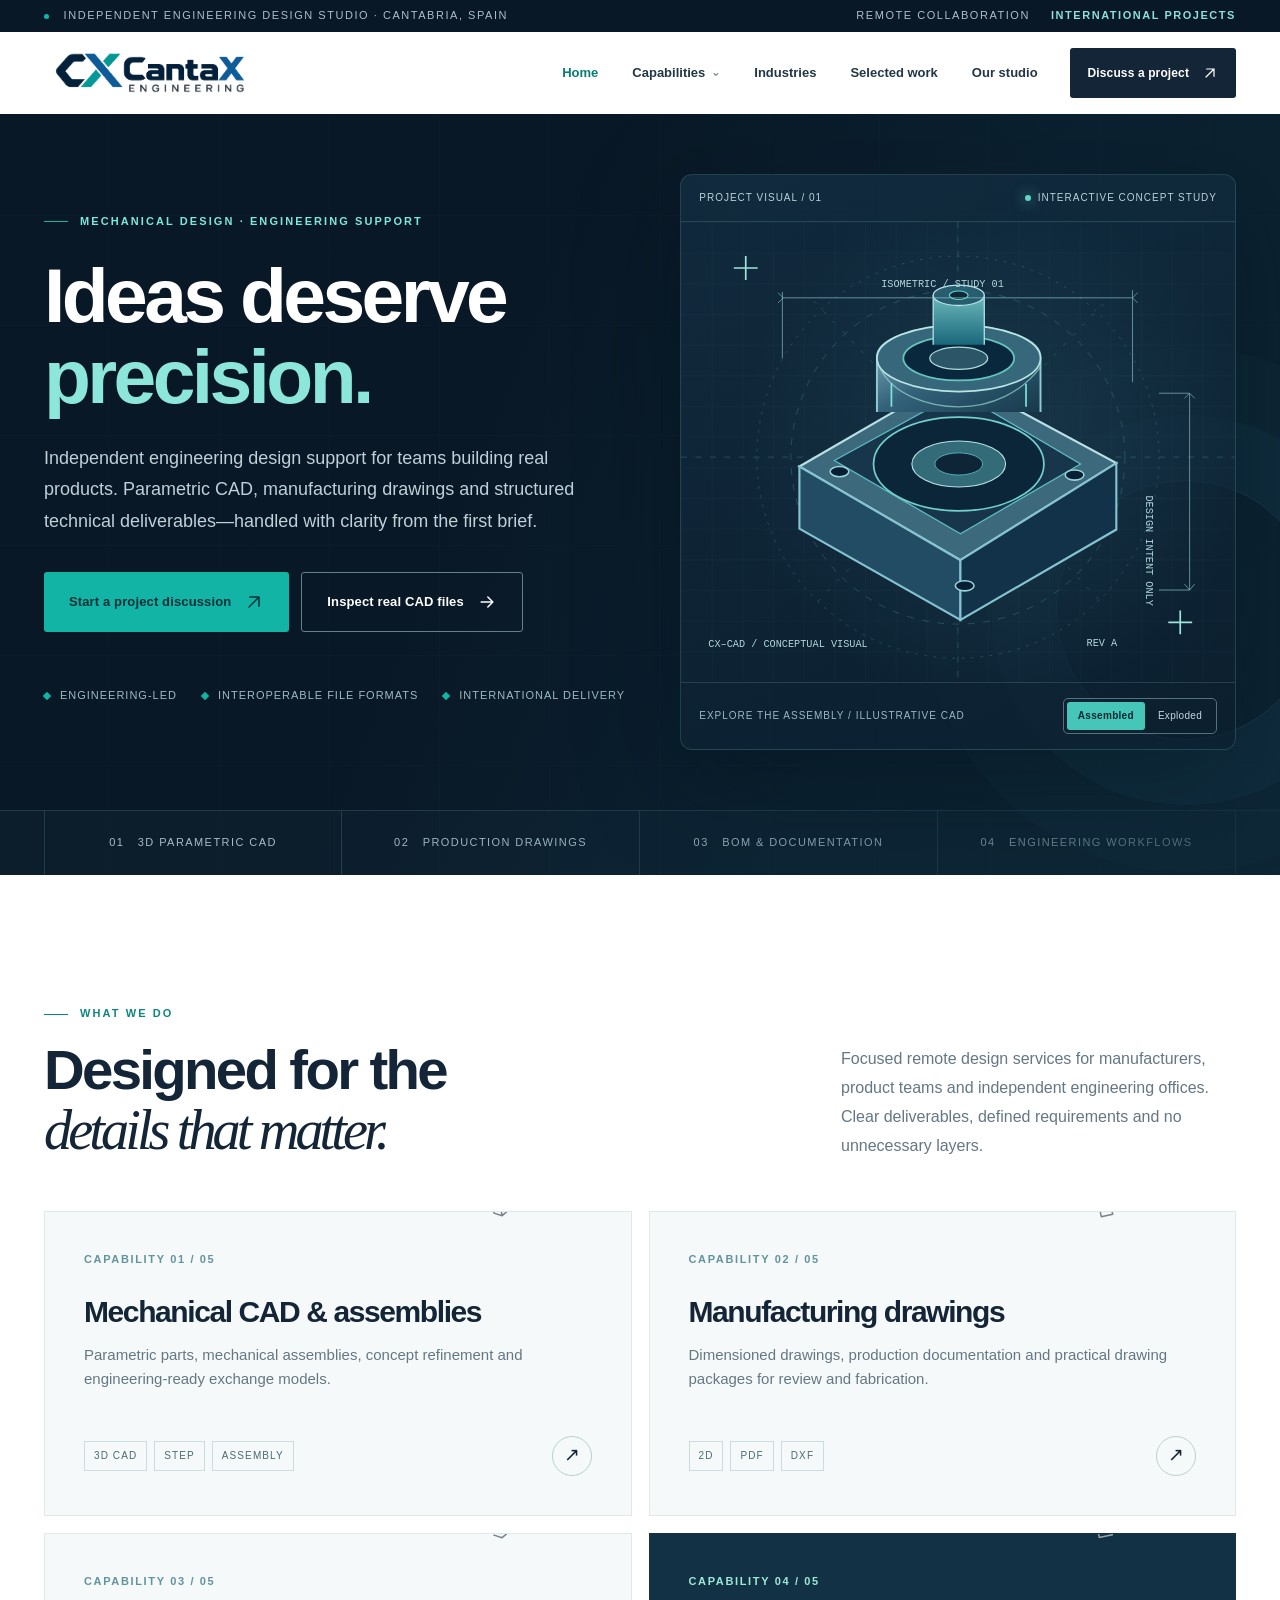
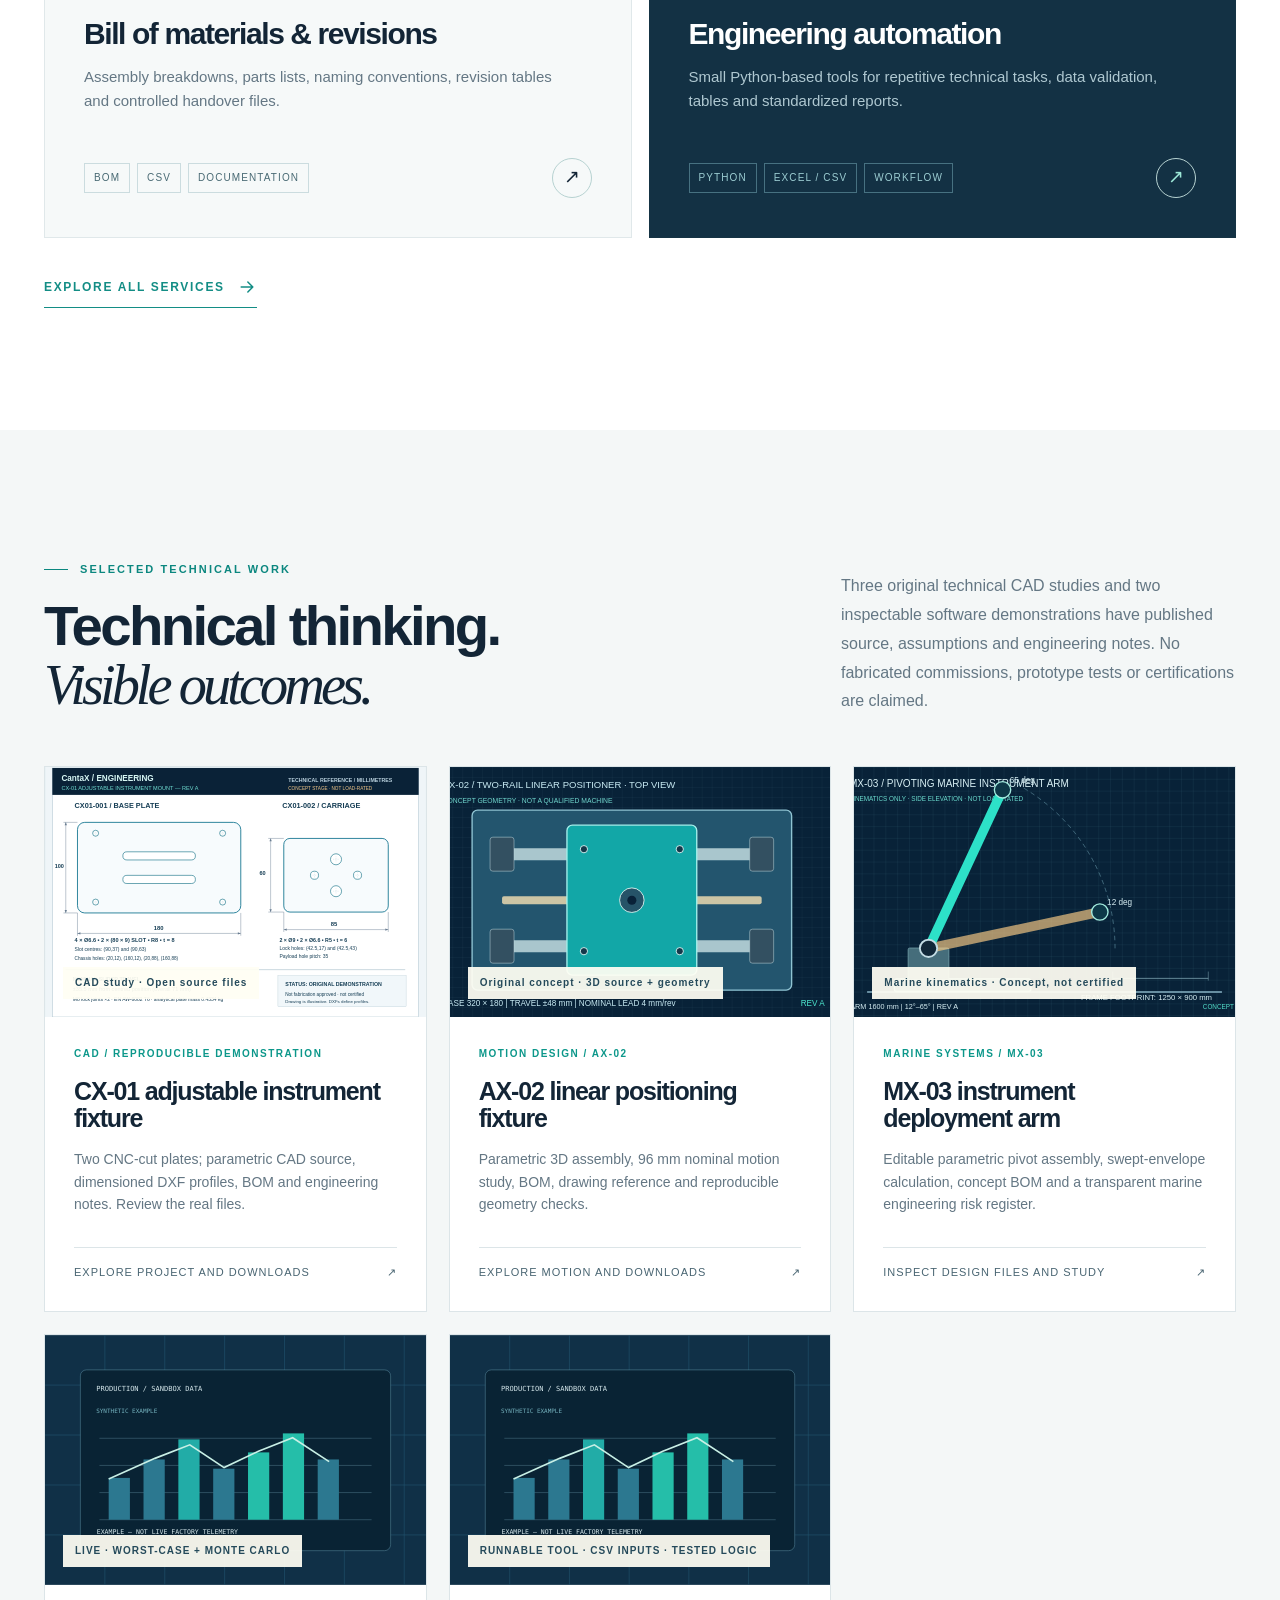
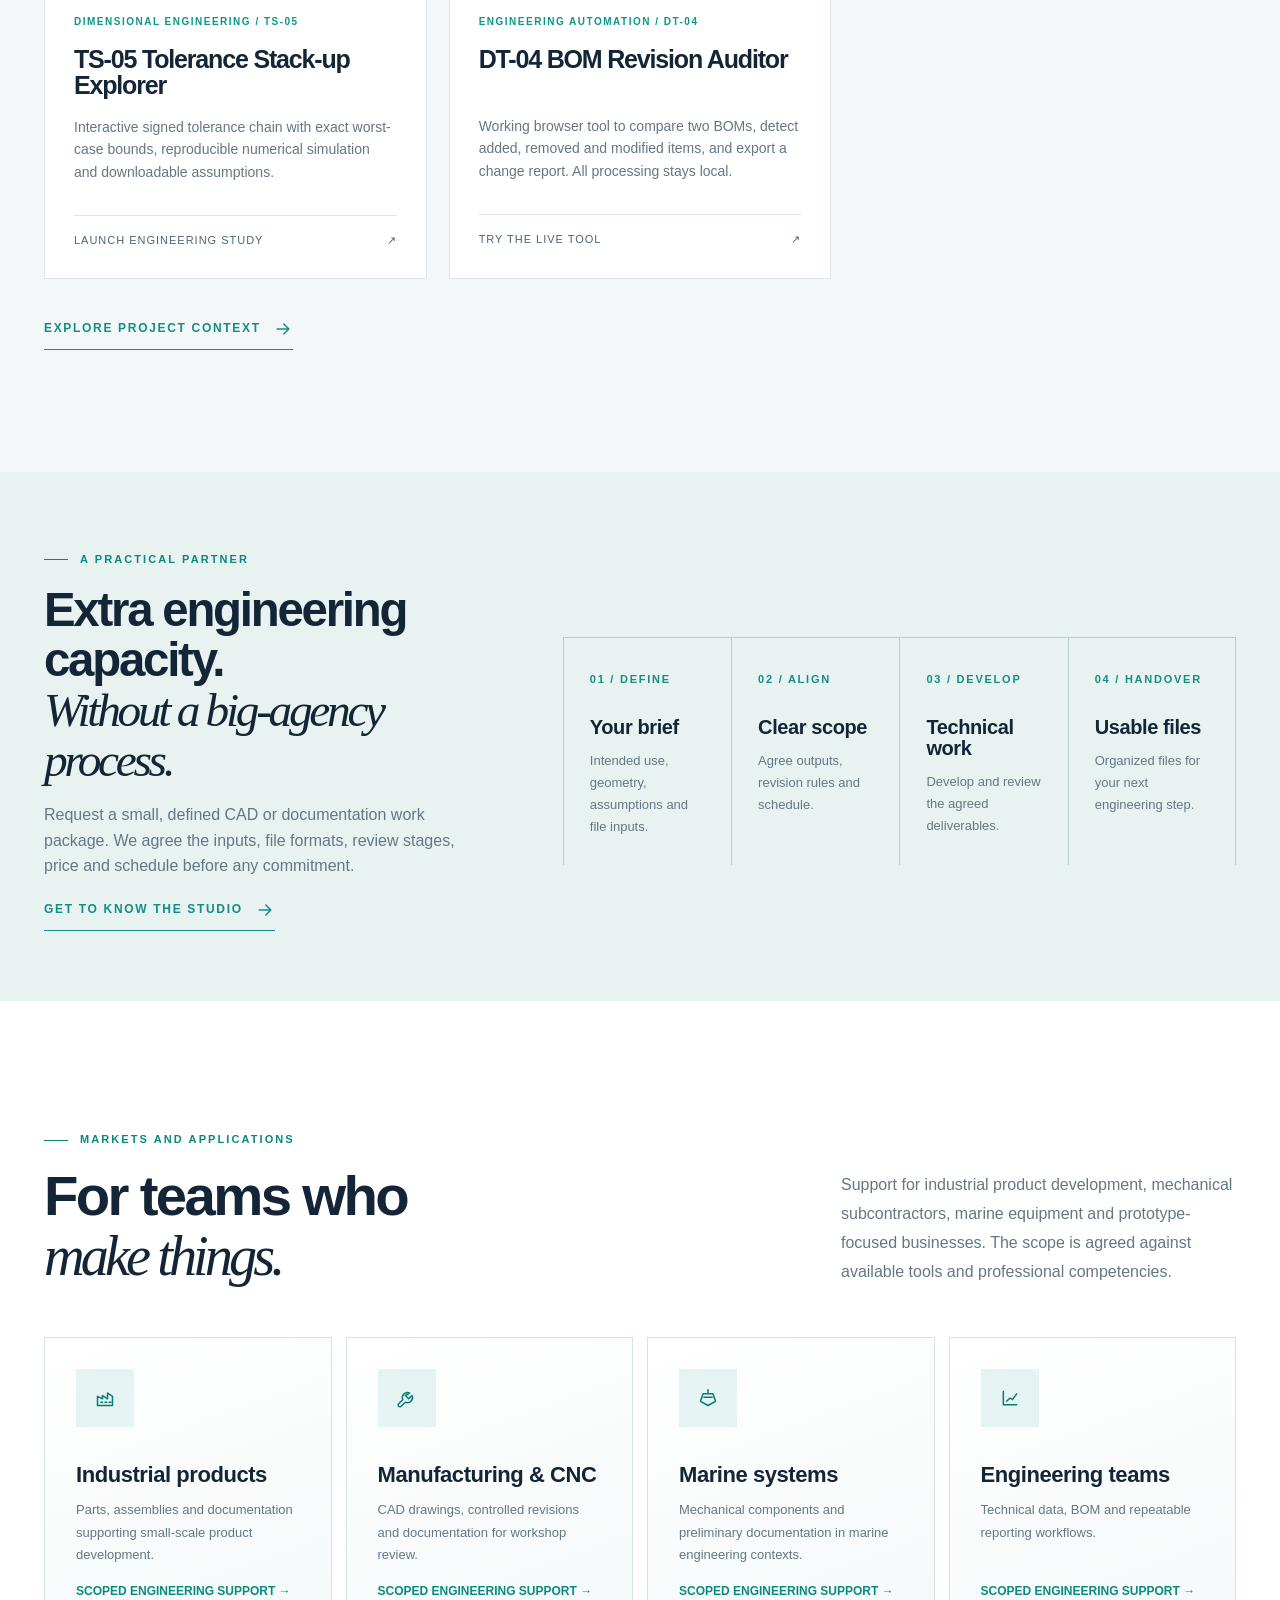
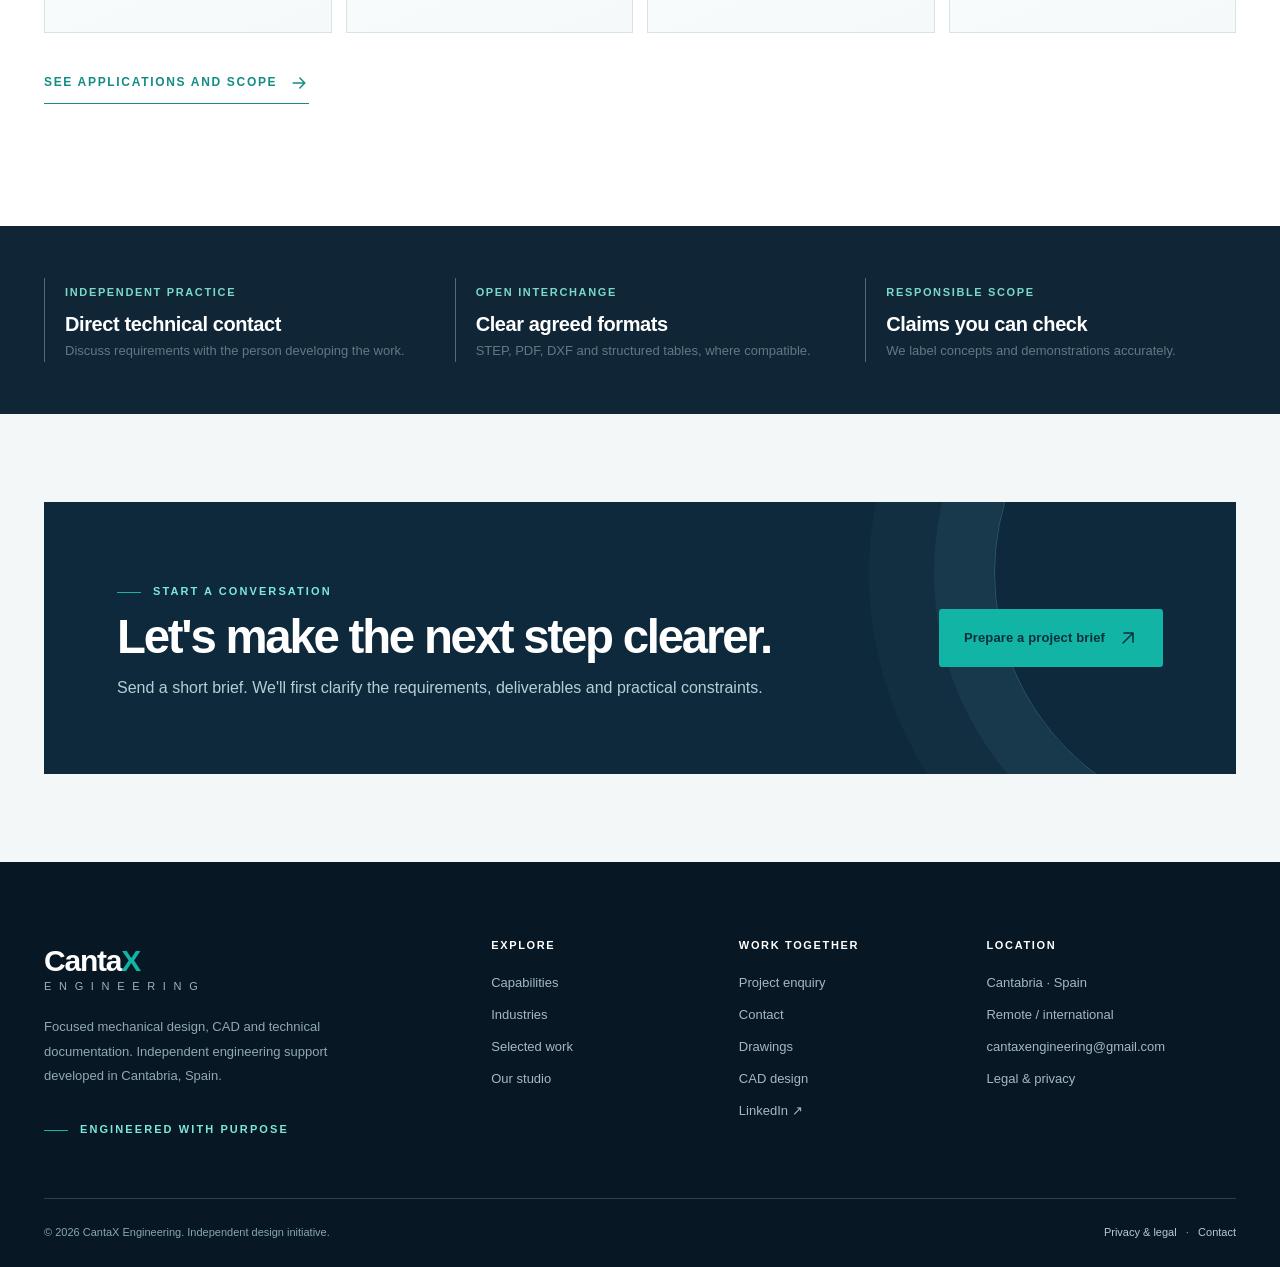
==== commit c93f51ce: "Show TS-05 and five inspectable portfolio projects on CantaX home" ====
--- a/index.html
+++ b/index.html
@@ -31,11 +31,12 @@
 <a class="service-card" href="services.html#drawings"><span class="abstract-art"><span class="icon" aria-hidden="true"><svg width="20" height="20" viewBox="0 0 24 24" xmlns="http://www.w3.org/2000/svg"><path d="M6 2h9l5 5v15H6zM15 2v5h5M9 12h7M9 16h7"/></svg></span></span><span class="number">CAPABILITY 02 / 05</span><h3>Manufacturing drawings</h3><p>Dimensioned drawings, production documentation and practical drawing packages for review and fabrication.</p><div class="card-bottom"><div class="tags"><span class="tag">2D</span><span class="tag">PDF</span><span class="tag">DXF</span></div><span class="card-arrow">↗</span></div></a>
 <a class="service-card" href="services.html#bom"><span class="abstract-art"><span class="icon" aria-hidden="true"><svg width="20" height="20" viewBox="0 0 24 24" xmlns="http://www.w3.org/2000/svg"><path d="m12 2 9 5-9 5-9-5 9-5Zm-9 10 9 5 9-5M3 17l9 5 9-5"/></svg></span></span><span class="number">CAPABILITY 03 / 05</span><h3>Bill of materials & revisions</h3><p>Assembly breakdowns, parts lists, naming conventions, revision tables and controlled handover files.</p><div class="card-bottom"><div class="tags"><span class="tag">BOM</span><span class="tag">CSV</span><span class="tag">Documentation</span></div><span class="card-arrow">↗</span></div></a>
 <a class="service-card is-dark" href="services.html#automation"><span class="abstract-art"><span class="icon" aria-hidden="true"><svg width="20" height="20" viewBox="0 0 24 24" xmlns="http://www.w3.org/2000/svg"><path d="M4 20V4M4 20h16M8 16l4-4 3 2 5-7"/></svg></span></span><span class="number">CAPABILITY 04 / 05</span><h3>Engineering automation</h3><p>Small Python-based tools for repetitive technical tasks, data validation, tables and standardized reports.</p><div class="card-bottom"><div class="tags"><span class="tag">Python</span><span class="tag">Excel / CSV</span><span class="tag">Workflow</span></div><span class="card-arrow">↗</span></div></a></div><div class="space-top"><a class="inline-link" href="services.html">Explore all services <span class="icon" aria-hidden="true"><svg width="20" height="20" viewBox="0 0 24 24" xmlns="http://www.w3.org/2000/svg"><path d="M5 12h14m-6-6 6 6-6 6"/></svg></span></a></div></div></section>
-<section class="section soft"><div class="container"><div class="section-head"><div><span class="section-label">Selected technical work</span><h2>Technical thinking.<br><span class="serif">Visible outcomes.</span></h2></div><p>Three original technical studies have downloadable CAD source, dimensions and design notes. No fabricated commissions, prototype tests or certifications are claimed.</p></div>
+<section class="section soft"><div class="container"><div class="section-head"><div><span class="section-label">Selected technical work</span><h2>Technical thinking.<br><span class="serif">Visible outcomes.</span></h2></div><p>Three original technical CAD studies and two inspectable software demonstrations have published source, assumptions and engineering notes. No fabricated commissions, prototype tests or certifications are claimed.</p></div>
 <div class="case-grid">
 <article class="case-card" data-category="cad"><a href="cx01.html" aria-label="Open CX-01 adjustable instrument fixture"><div class="case-image"><img src="projects/cx-01/CX01_engineering_drawing.svg" alt="DXF-based engineering drawing for CX-01 parametric fixture" loading="lazy" style="height:100%;width:100%;object-fit:cover"><span class="case-stamp">CAD study · Open source files</span></div><div class="case-body"><div class="case-category">CAD / REPRODUCIBLE DEMONSTRATION</div><h3>CX-01 adjustable instrument fixture</h3><p>Two CNC-cut plates; parametric CAD source, dimensioned DXF profiles, BOM and engineering notes. Review the real files.</p><div class="case-link"><span>Explore project and downloads</span><span>↗</span></div></div></a></article>
 <article class="case-card" data-category="cad"><a href="ax02.html" aria-label="Explore AX-02 linear positioning stage design study"><div class="case-image"><img src="projects/ax-02/AX02_layout.svg" alt="Original two-rail lead-screw fixture geometry diagram" loading="lazy" style="height:100%;width:100%;object-fit:cover"><span class="case-stamp">Original concept · 3D source + geometry</span></div><div class="case-body"><div class="case-category">MOTION DESIGN / AX-02</div><h3>AX-02 linear positioning fixture</h3><p>Parametric 3D assembly, 96 mm nominal motion study, BOM, drawing reference and reproducible geometry checks.</p><div class="case-link"><span>Explore motion and downloads</span><span>↗</span></div></div></a></article>
 <article class="case-card" data-category="maritime"><a href="mx03.html" aria-label="Explore MX-03 marine pivot arm concept study"><div class="case-image"><img src="projects/mx-03/MX03_kinematics.svg" alt="Pivoting marine instrument arm geometric sweep study" loading="lazy" style="height:100%;width:100%;object-fit:cover"><span class="case-stamp">Marine kinematics · Concept, not certified</span></div><div class="case-body"><div class="case-category">MARINE SYSTEMS / MX-03</div><h3>MX-03 instrument deployment arm</h3><p>Editable parametric pivot assembly, swept-envelope calculation, concept BOM and a transparent marine engineering risk register.</p><div class="case-link"><span>Inspect design files and study</span><span>↗</span></div></div></a></article>
+<article class="case-card" data-category="automation cad"><a href="ts05.html" aria-label="Try TS-05 tolerance stack-up simulation"><div class="case-image"><img src="assets/case-data.svg" alt="Engineering tolerance stack-up illustration" loading="lazy" style="height:100%;width:100%;object-fit:cover"><span class="case-stamp">LIVE · WORST-CASE + MONTE CARLO</span></div><div class="case-body"><div class="case-category">DIMENSIONAL ENGINEERING / TS-05</div><h3>TS-05 Tolerance Stack-up Explorer</h3><p>Interactive signed tolerance chain with exact worst-case bounds, reproducible numerical simulation and downloadable assumptions.</p><div class="case-link"><span>Launch engineering study</span><span>↗</span></div></div></a></article>
 <article class="case-card" data-category="automation"><a href="bom-tool.html" aria-label="Try DT-04 functional BOM revision audit tool"><div class="case-image"><img src="assets/case-data.svg" alt="Technical data processing and BOM revision comparison tool" loading="lazy" style="height:100%;width:100%;object-fit:cover"><span class="case-stamp">RUNNABLE TOOL · CSV INPUTS · TESTED LOGIC</span></div><div class="case-body"><div class="case-category">ENGINEERING AUTOMATION / DT-04</div><h3>DT-04 BOM Revision Auditor</h3><p>Working browser tool to compare two BOMs, detect added, removed and modified items, and export a change report. All processing stays local.</p><div class="case-link"><span>Try the live tool</span><span>↗</span></div></div></a></article></div><div class="space-top"><a href="work.html" class="inline-link">Explore project context <span class="icon" aria-hidden="true"><svg width="20" height="20" viewBox="0 0 24 24" xmlns="http://www.w3.org/2000/svg"><path d="M5 12h14m-6-6 6 6-6 6"/></svg></span></a></div></div></section>
 <section class="feature-band"><div class="container feature-layout"><div><span class="section-label">A practical partner</span><h2>Extra engineering capacity.<br><span class="serif">Without a big-agency process.</span></h2><p>Request a small, defined CAD or documentation work package. We agree the inputs, file formats, review stages, price and schedule before any commitment.</p><a href="studio.html" class="inline-link">Get to know the studio <span class="icon" aria-hidden="true"><svg width="20" height="20" viewBox="0 0 24 24" xmlns="http://www.w3.org/2000/svg"><path d="M5 12h14m-6-6 6 6-6 6"/></svg></span></a></div><div class="process-list"><article><b>01 / DEFINE</b><h3>Your brief</h3><p>Intended use, geometry, assumptions and file inputs.</p></article><article><b>02 / ALIGN</b><h3>Clear scope</h3><p>Agree outputs, revision rules and schedule.</p></article><article><b>03 / DEVELOP</b><h3>Technical work</h3><p>Develop and review the agreed deliverables.</p></article><article><b>04 / HANDOVER</b><h3>Usable files</h3><p>Organized files for your next engineering step.</p></article></div></div></section>
 <section class="section white"><div class="container"><div class="section-head"><div><span class="section-label">Markets and applications</span><h2>For teams who<br><span class="serif">make things.</span></h2></div><p>Support for industrial product development, mechanical subcontractors, marine equipment and prototype-focused businesses. The scope is agreed against available tools and professional competencies.</p></div><div class="sector-grid"><article class="sector"><div class="glyph"><span class="icon" aria-hidden="true"><svg width="20" height="20" viewBox="0 0 24 24" xmlns="http://www.w3.org/2000/svg"><path d="M3 21V10l6 3V9l6 4V6l6 4v11zM7 17h2m3 0h2m3 0h2"/></svg></span></div><h3>Industrial products</h3><p>Parts, assemblies and documentation supporting small-scale product development.</p><span class="small-link">SCOPED ENGINEERING SUPPORT →</span></article><article class="sector"><div class="glyph"><span class="icon" aria-hidden="true"><svg width="20" height="20" viewBox="0 0 24 24" xmlns="http://www.w3.org/2000/svg"><path d="M15 6a6 6 0 0 0-8 8l-5 5a2 2 0 0 0 3 3l5-5a6 6 0 0 0 8-8l-4 4-4-4z"/></svg></span></div><h3>Manufacturing & CNC</h3><p>CAD drawings, controlled revisions and documentation for workshop review.</p><span class="small-link">SCOPED ENGINEERING SUPPORT →</span></article><article class="sector"><div class="glyph"><span class="icon" aria-hidden="true"><svg width="20" height="20" viewBox="0 0 24 24" xmlns="http://www.w3.org/2000/svg"><path d="m3 16 9 5 9-5-3-9H6zM12 2v5M7 11h10"/></svg></span></div><h3>Marine systems</h3><p>Mechanical components and preliminary documentation in marine engineering contexts.</p><span class="small-link">SCOPED ENGINEERING SUPPORT →</span></article><article class="sector"><div class="glyph"><span class="icon" aria-hidden="true"><svg width="20" height="20" viewBox="0 0 24 24" xmlns="http://www.w3.org/2000/svg"><path d="M4 20V4M4 20h16M8 16l4-4 3 2 5-7"/></svg></span></div><h3>Engineering teams</h3><p>Technical data, BOM and repeatable reporting workflows.</p><span class="small-link">SCOPED ENGINEERING SUPPORT →</span></article></div>
